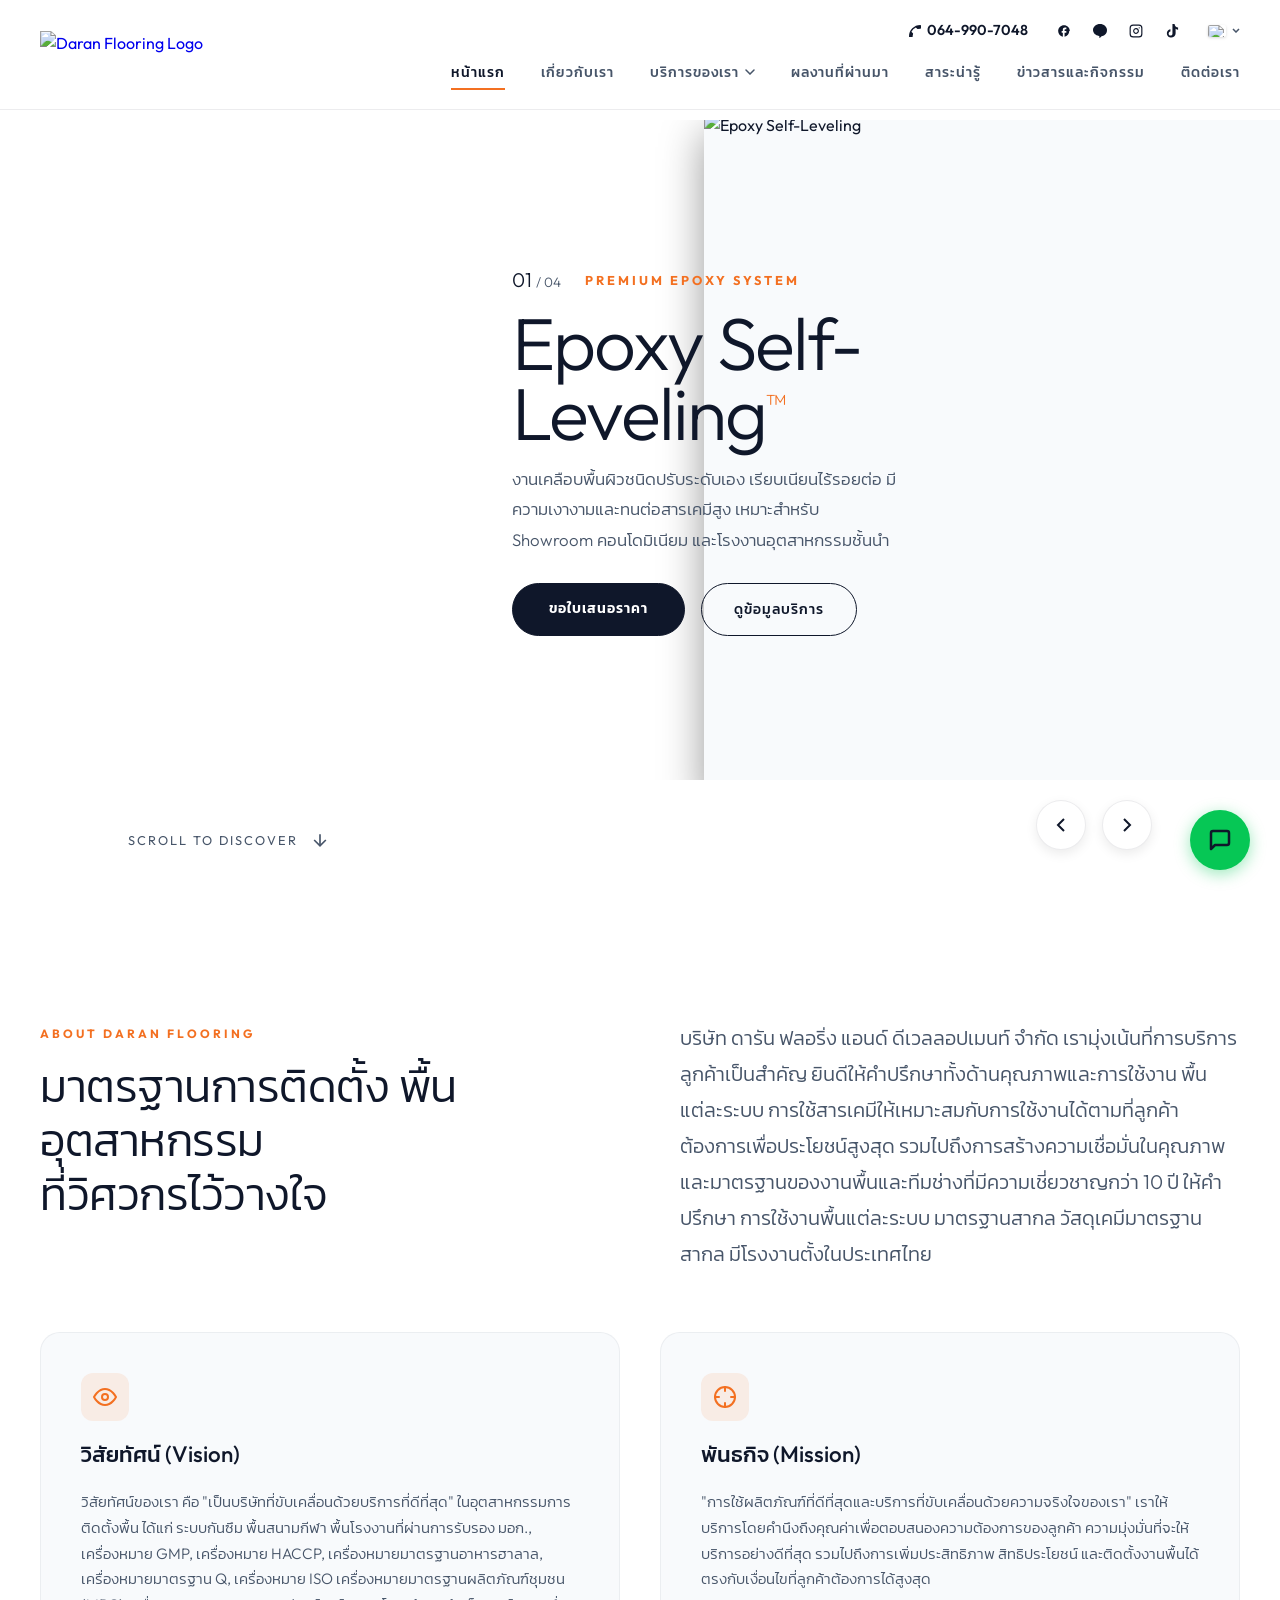
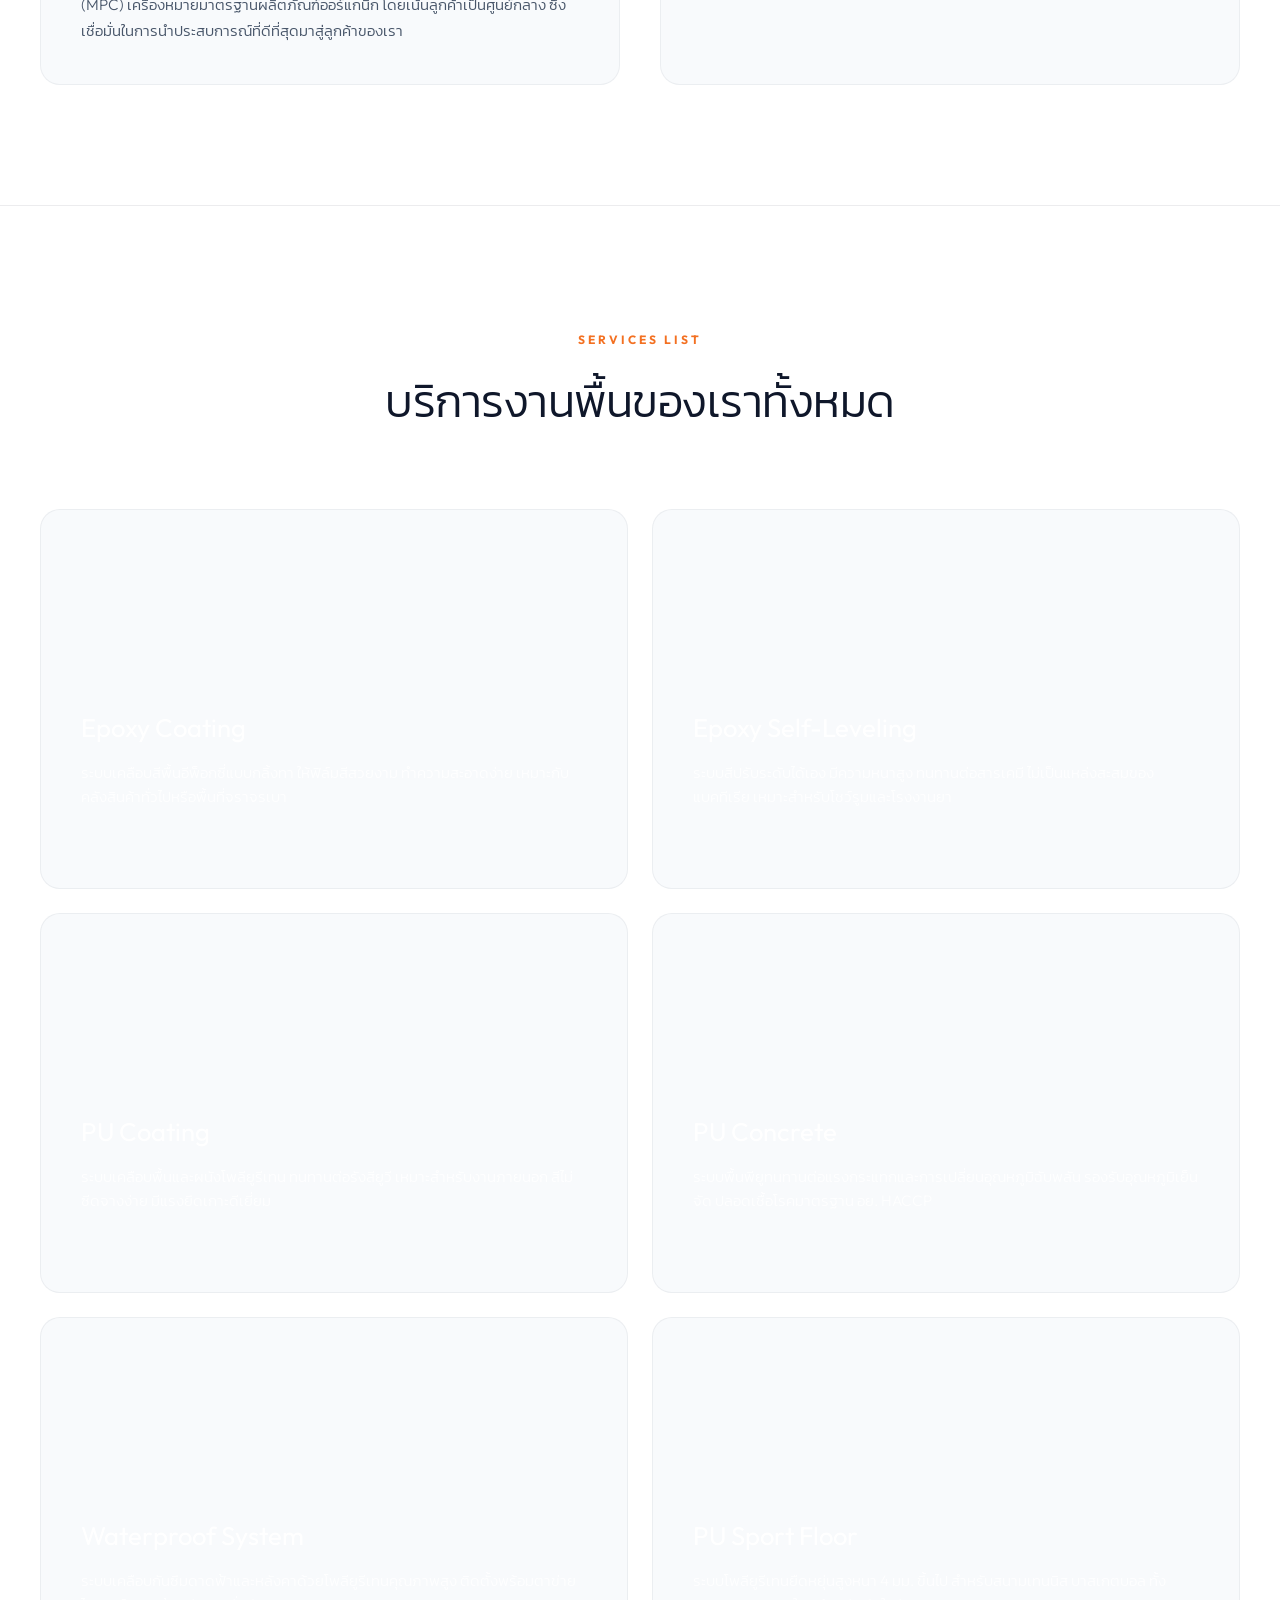
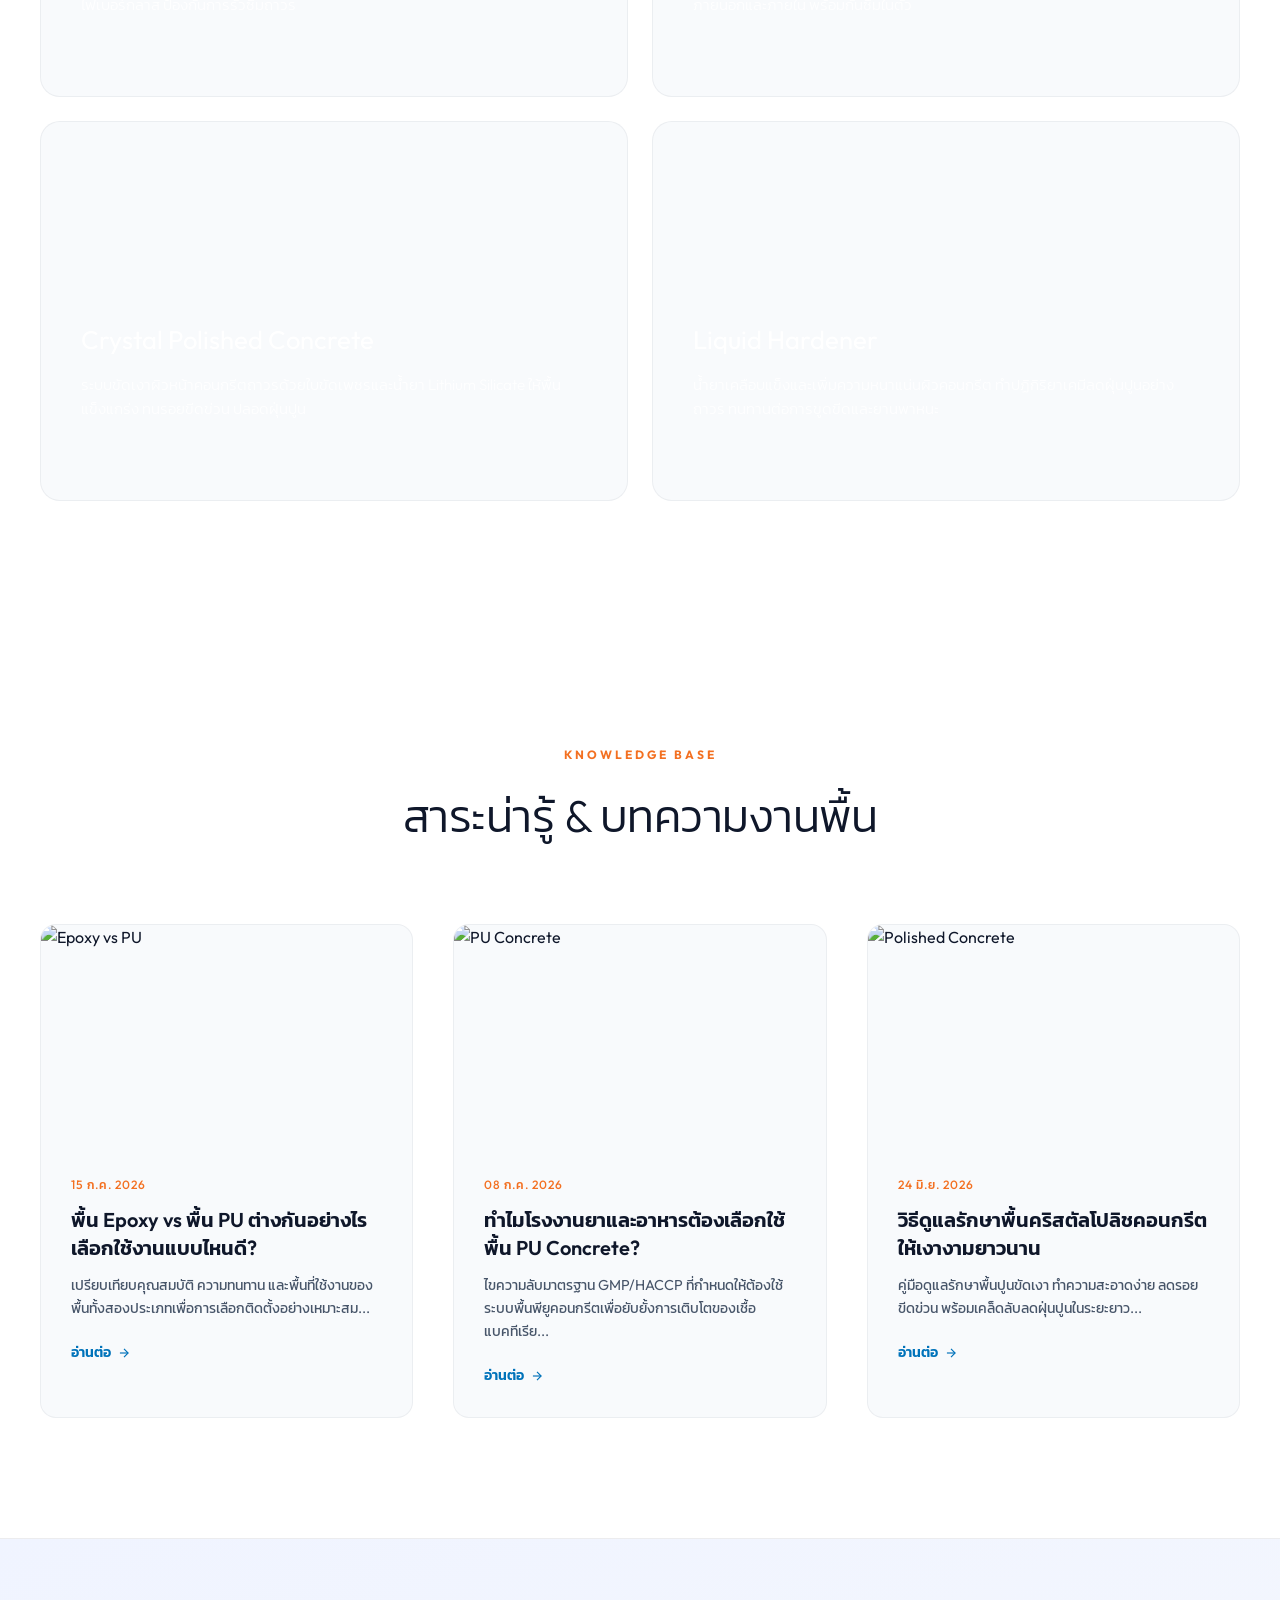
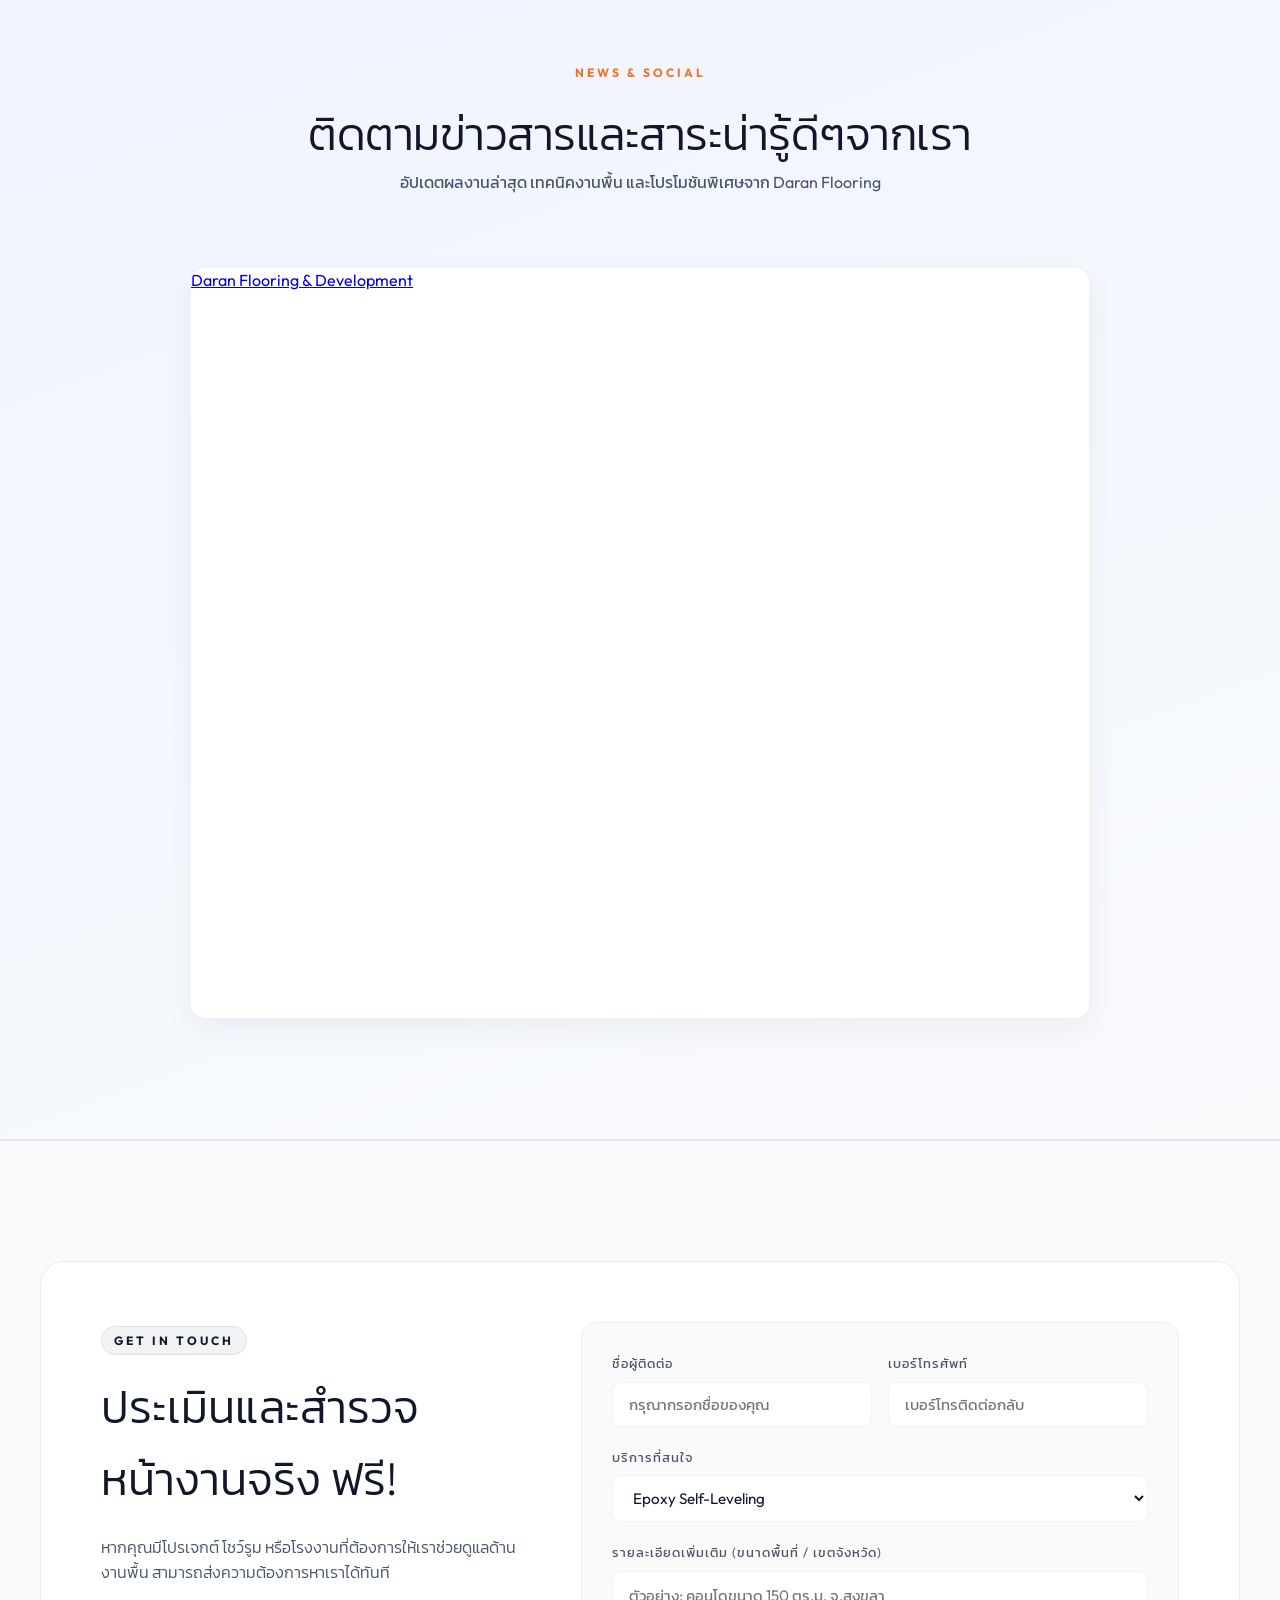
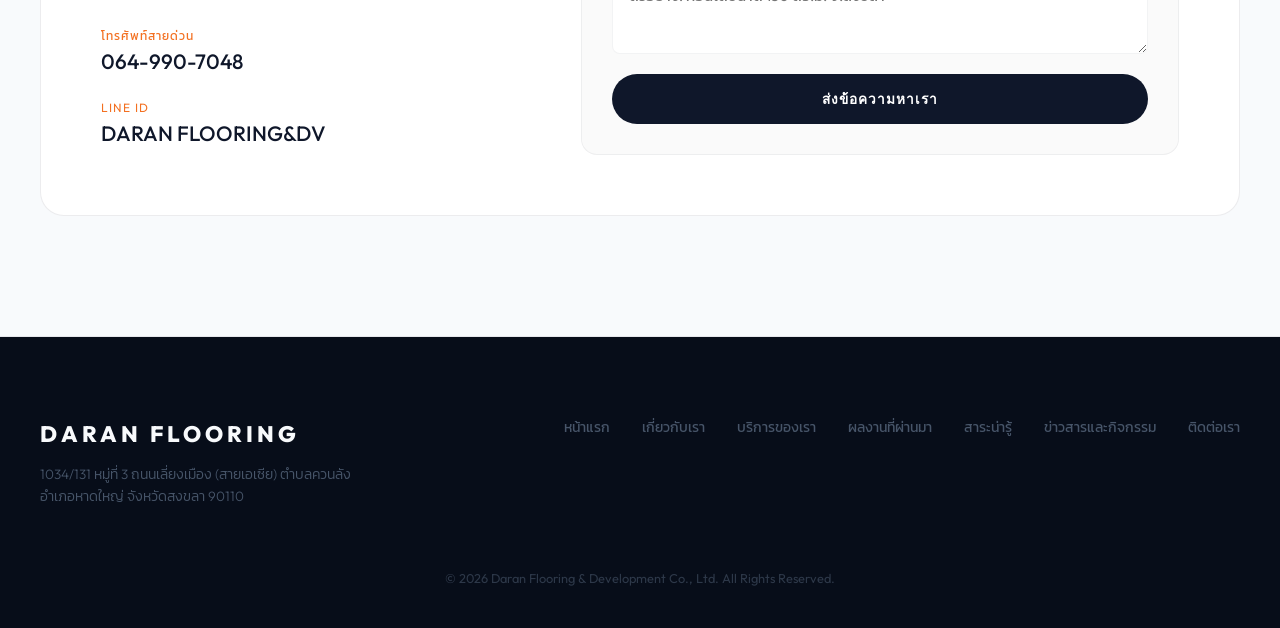
==== index.html @ c656b8b6 "Update Facebook embed to full-width horizontal grid view with posts, photos, albums tabs" ====
<!DOCTYPE html>
<html lang="th">
<head>
    <meta charset="UTF-8">
    <meta name="viewport" content="width=device-width, initial-scale=1.0">
    <meta name="description" content="Daran Flooring & Development บริการติดตั้งและเคลือบพื้นอุตสาหกรรม Epoxy PU พื้นขัดเงาคอนกรีตระดับพรีเมียม">
    <title>Daran Flooring & Development | Immersive Workspace Surface Solutions</title>
    <!-- Fonts -->
    <link rel="preconnect" href="https://fonts.googleapis.com">
    <link rel="preconnect" href="https://fonts.gstatic.com" crossorigin>
    <link href="https://fonts.googleapis.com/css2?family=Outfit:wght@300;400;500;600;700;800&family=Kanit:wght@300;400;500;600&display=swap" rel="stylesheet">
    <!-- CSS -->
    <link rel="stylesheet" href="style.css?v=12">
</head>
<body>
    <!-- Transparent Luxury Header -->
    <header class="c-header">
        <div class="header-container">
            <a href="#" class="logo-wrap">
                <img src="https://itp1.itopfile.com/ImageServer/z_itp_11002024na30/0/0/logz-z1111771757892.webp" alt="Daran Flooring Logo" class="brand-logo">
            </a>
            
            <div class="header-nav-wrap">
                <!-- Top Info Bar: Phone & Social Media -->
                <div class="header-top-bar">
                    <div class="top-contact">
                        <a href="tel:0649907048" class="top-phone">
                            <svg width="16" height="16" viewBox="0 0 24 24" fill="currentColor" style="transform: rotate(90deg); margin-right: 4px;"><path d="M6.62 10.79a15.15 15.15 0 0 0 6.59 6.59l2.2-2.2a1 1 0 0 1 1.11-.27 11.36 11.36 0 0 0 3.58.57 1 1 0 0 1 1 1V20a1 1 0 0 1-1 1A17 17 0 0 1 3 4a1 1 0 0 1 1-1h3.5a1 1 0 0 1 1 1 11.36 11.36 0 0 0 .57 3.58 1 1 0 0 1-.27 1.11z"/></svg>
                            064-990-7048
                        </a>
                    </div>
                    <div class="top-socials">
                        <!-- Facebook -->
                        <a href="https://www.facebook.com/daranflooring" target="_blank" class="social-icon-link" aria-label="Facebook">
                            <svg width="14" height="14" viewBox="0 0 24 24" fill="currentColor"><path d="M22 12c0-5.52-4.48-10-10-10S2 6.48 2 12c0 4.84 3.44 8.87 8 9.8V15H8v-3h2V9.5C10 7.57 11.57 6 13.5 6H16v3h-2c-.55 0-1 .45-1 1v2h3v3h-3v6.95c4.56-.93 8-4.96 8-9.8z"/></svg>
                        </a>
                        <!-- Line -->
                        <a href="https://line.me/ti/p/@116ozhwx" target="_blank" class="social-icon-link" aria-label="Line">
                            <svg width="14" height="14" viewBox="0 0 24 24" fill="currentColor"><path d="M24 10.3c0-5.7-5.4-10.3-12-10.3S0 4.6 0 10.3c0 5.1 4.3 9.3 10.1 10.1.4.1.9.4.9.9v2.2c0 .5.3.6.6.4l3.1-2.9c3.9-.9 9.3-3.6 9.3-10.7z"/></svg>
                        </a>
                        <!-- Instagram -->
                        <a href="https://www.instagram.com/" target="_blank" class="social-icon-link" aria-label="Instagram">
                            <svg width="14" height="14" viewBox="0 0 24 24" fill="none" stroke="currentColor" stroke-width="2" stroke-linecap="round" stroke-linejoin="round"><rect x="2" y="2" width="20" height="20" rx="5" ry="5"/><path d="M16 11.37A4 4 0 1 1 12.63 8 4 4 0 0 1 16 11.37z"/><line x1="17.5" y1="6.5" x2="17.51" y2="6.5"/></svg>
                        </a>
                        <!-- TikTok -->
                        <a href="https://www.tiktok.com/" target="_blank" class="social-icon-link" aria-label="TikTok">
                            <svg width="14" height="14" viewBox="0 0 24 24" fill="currentColor"><path d="M12.525.02c1.31-.02 2.61-.01 3.91-.02.08 1.53.63 3.09 1.75 4.17 1.12 1.11 2.7 1.62 4.24 1.79v4.03c-1.44-.17-2.87-.74-3.99-1.72-.08-.07-.16-.16-.24-.24v7.32c0 2.22-.84 4.41-2.48 5.92-1.63 1.51-3.97 2.22-6.17 1.95-2.22-.27-4.32-1.6-5.4-3.56-1.12-2.02-1.22-4.57-.27-6.68.96-2.14 3.09-3.72 5.43-3.99v4.06c-1.13.15-2.25.86-2.78 1.87-.55 1.05-.48 2.38.16 3.37.64.99 1.83 1.58 3.02 1.53 1.2-.05 2.32-.78 2.76-1.89.27-.69.31-1.44.31-2.18V0h-3.96c0 .01 0 .02 0 .02z"/></svg>
                        </a>
                    </div>
                    <!-- Language selector -->
                    <div class="lang-selector">
                        <img src="https://upload.wikimedia.org/wikipedia/commons/a/a9/Flag_of_Thailand.svg" alt="Thailand" width="18" height="12" class="flag-icon">
                        <svg width="8" height="5" viewBox="0 0 8 5" fill="none" stroke="currentColor" stroke-width="1.5"><path d="M1 1L4 4L7 1"/></svg>
                    </div>
                </div>
                
                <!-- Bottom Bar: Navigation Menu -->
                <nav class="desktop-nav">
                    <a href="#carousel" class="nav-link">หน้าแรก</a>
                    <a href="#about" class="nav-link">เกี่ยวกับเรา</a>
                    <div class="nav-dropdown">
                        <a href="#services" class="nav-link dropdown-toggle">บริการของเรา <svg class="dropdown-caret" width="10" height="6" viewBox="0 0 10 6" fill="none" stroke="currentColor" stroke-width="1.5" stroke-linecap="round"><path d="M1 1L5 5L9 1"/></svg></a>
                        <div class="dropdown-menu">
                            <a href="#services" class="dropdown-item" data-service-id="epoxy-coating">Epoxy Coating</a>
                            <a href="#services" class="dropdown-item" data-service-id="epoxy-self-leveling">Epoxy Self-Leveling</a>
                            <a href="#services" class="dropdown-item" data-service-id="pu-coating">PU Coating</a>
                            <a href="#services" class="dropdown-item" data-service-id="pu-concrete">PU Concrete</a>
                            <a href="#services" class="dropdown-item" data-service-id="waterproof">Waterproof System</a>
                            <a href="#services" class="dropdown-item" data-service-id="pu-sport">PU Sport Floor</a>
                            <a href="#services" class="dropdown-item" data-service-id="crystal-polished">Crystal Polished Concrete</a>
                            <a href="#services" class="dropdown-item" data-service-id="liquid-hardener">Liquid Hardener</a>
                        </div>
                    </div>
                    <a href="portfolio.html" class="nav-link">ผลงานที่ผ่านมา</a>
                    <a href="#knowledge" class="nav-link">สาระน่ารู้</a>
                    <a href="#news" class="nav-link">ข่าวสารและกิจกรรม</a>
                    <a href="#contact" class="nav-link">ติดต่อเรา</a>
                </nav>
            </div>
            
            <button class="menu-burger" aria-label="Toggle Navigation">
                <span></span>
                <span></span>
            </button>
        </div>
    </header>

    <!-- Side Menu Drawer -->
    <div class="side-drawer">
        <div class="drawer-content">
            <div class="drawer-nav">
                <a href="#carousel" class="drawer-link">หน้าแรก</a>
                <a href="#about" class="drawer-link">เกี่ยวกับเรา</a>
                <div class="drawer-dropdown">
                    <button class="drawer-dropdown-toggle">บริการของเรา <svg class="dropdown-caret" width="10" height="6" viewBox="0 0 10 6" fill="none" stroke="currentColor" stroke-width="1.5" stroke-linecap="round"><path d="M1 1L5 5L9 1"/></svg></button>
                    <div class="drawer-dropdown-menu">
                        <a href="#services" class="drawer-dropdown-item" data-service-id="epoxy-coating">Epoxy Coating</a>
                        <a href="#services" class="drawer-dropdown-item" data-service-id="epoxy-self-leveling">Epoxy Self-Leveling</a>
                        <a href="#services" class="drawer-dropdown-item" data-service-id="pu-coating">PU Coating</a>
                        <a href="#services" class="drawer-dropdown-item" data-service-id="pu-concrete">PU Concrete</a>
                        <a href="#services" class="drawer-dropdown-item" data-service-id="waterproof">Waterproof System</a>
                        <a href="#services" class="drawer-dropdown-item" data-service-id="pu-sport">PU Sport Floor</a>
                        <a href="#services" class="drawer-dropdown-item" data-service-id="crystal-polished">Crystal Polished Concrete</a>
                        <a href="#services" class="drawer-dropdown-item" data-service-id="liquid-hardener">Liquid Hardener</a>
                    </div>
                </div>
                <a href="portfolio.html" class="drawer-link">ผลงานที่ผ่านมา</a>
                <a href="#knowledge" class="drawer-link">สาระน่ารู้</a>
                <a href="#news" class="drawer-link">ข่าวสารและกิจกรรม</a>
                <a href="#contact" class="drawer-link">ติดต่อเรา</a>
            </div>
            <div class="drawer-footer">
                <p class="drawer-label">ติดต่อฝ่ายขายสายด่วน</p>
                <a href="tel:0649907048" class="drawer-phone">064-990-7048</a>
                <p class="drawer-email">daranflooringDV@gmail.com</p>
            </div>
        </div>
    </div>

    <!-- Immersive Carousel Slider (Hero) -->
    <section id="carousel" class="carousel-section">
        <div class="carousel-track">
            <!-- Slide 1: Epoxy Self-Leveling -->
            <div class="carousel-slide active">
                <div class="slide-left">
                    <div class="slide-info">
                        <span class="slide-counter">01 <span class="counter-total">/ 04</span></span>
                        <span class="slide-tag">PREMIUM EPOXY SYSTEM</span>
                    </div>
                    <h1 class="slide-title">Epoxy Self-Leveling<span>™</span></h1>
                    <p class="slide-desc">งานเคลือบพื้นผิวชนิดปรับระดับเอง เรียบเนียนไร้รอยต่อ มีความเงางามและทนต่อสารเคมีสูง เหมาะสำหรับ Showroom คอนโดมิเนียม และโรงงานอุตสาหกรรมชั้นนำ</p>
                    <div class="slide-ctas">
                        <a href="#contact" class="btn-accent">ขอใบเสนอราคา</a>
                        <a href="#services" class="btn-outline">ดูข้อมูลบริการ</a>
                    </div>
                </div>
                <div class="slide-right">
                    <div class="image-window">
                        <img src="https://itp1.itopfile.com/ImageServer/z_itp_11002024na30/0/0/รับทำอีพ็อกซี่-พียู(2)z-z454708919614.webp" alt="Epoxy Self-Leveling" class="window-img">
                    </div>
                </div>
            </div>

            <!-- Slide 2: PU Concrete -->
            <div class="carousel-slide">
                <div class="slide-left">
                    <div class="slide-info">
                        <span class="slide-counter">02 <span class="counter-total">/ 04</span></span>
                        <span class="slide-tag">HEAVY-DUTY POLYURETHANE</span>
                    </div>
                    <h1 class="slide-title">PU Concrete Floor<span>™</span></h1>
                    <p class="slide-desc">พื้นพียูทนแรงกระแทก รับน้ำหนักได้ดีเยี่ยม ทนต่อการเปลี่ยนแปลงอุณหภูมิเฉียบพลัน ป้องกันการสะสมของแบคทีเรีย เหมาะสำหรับอุตสาหกรรมอาหาร ยา และคลังสินค้า</p>
                    <div class="slide-ctas">
                        <a href="#contact" class="btn-accent">ขอใบเสนอราคา</a>
                        <a href="#services" class="btn-outline">ดูข้อมูลบริการ</a>
                    </div>
                </div>
                <div class="slide-right">
                    <div class="image-window">
                        <img src="https://itp1.itopfile.com/ImageServer/z_itp_11002024na30/0/0/รับทำอีพ็อกซี่-พียู(1)z-z485104102339.webp" alt="PU Concrete Floor" class="window-img">
                    </div>
                </div>
            </div>

            <!-- Slide 3: Crystal Polished Concrete -->
            <div class="carousel-slide">
                <div class="slide-left">
                    <div class="slide-info">
                        <span class="slide-counter">03 <span class="counter-total">/ 04</span></span>
                        <span class="slide-tag">ARCHITECTURAL CONCRETE</span>
                    </div>
                    <h1 class="slide-title">Crystal Polished<span>™</span></h1>
                    <p class="slide-desc">นวัตกรรมการขัดเคลือบเงาผิวหน้าคอนกรีตเดิมให้เกิดความแกร่ง ป้องกันคราบสกปรก คราบน้ำมัน และลดฝุ่นละออง ช่วยยืดอายุการใช้งานและประหยัดงบในระยะยาว</p>
                    <div class="slide-ctas">
                        <a href="#contact" class="btn-accent">ขอใบเสนอราคา</a>
                        <a href="#services" class="btn-outline">ดูข้อมูลบริการ</a>
                    </div>
                </div>
                <div class="slide-right">
                    <div class="image-window">
                        <img src="https://itp1.itopfile.com/ImageServer/z_itp_11002024na30/0/0/รับทำอีพ็อกซี่-พียู(1)z-z398075493110.webp" alt="Crystal Polished" class="window-img">
                    </div>
                </div>
            </div>

            <!-- Slide 4: Waterproof System -->
            <div class="carousel-slide">
                <div class="slide-left">
                    <div class="slide-info">
                        <span class="slide-counter">04 <span class="counter-total">/ 04</span></span>
                        <span class="slide-tag">WATERPROOFING SYSTEM</span>
                    </div>
                    <h1 class="slide-title">Waterproof System<span>™</span></h1>
                    <p class="slide-desc">ระบบกันซึมดาดฟ้าและหลังคาอาคารด้วยวัสดุกันซึมคุณภาพสูง ป้องกันน้ำรั่วซึม ปกป้องโครงสร้างคอนกรีตจากความชื้นและการเสื่อมสภาพอย่างยาวนาน</p>
                    <div class="slide-ctas">
                        <a href="#contact" class="btn-accent">ขอใบเสนอราคา</a>
                        <a href="#services" class="btn-outline">ดูข้อมูลบริการ</a>
                    </div>
                </div>
                <div class="slide-right">
                    <div class="image-window">
                        <img src="https://images.unsplash.com/photo-1563720223185-11003d516935?auto=format&fit=crop&w=1920&q=80" alt="Waterproof System" class="window-img">
                    </div>
                </div>
            </div>
        </div>

        <!-- Slider Navigation Controls -->
        <div class="slider-controls">
            <button class="control-btn prev-btn" aria-label="Previous Slide">
                <svg width="24" height="24" viewBox="0 0 24 24" fill="none" stroke="currentColor" stroke-width="2"><polyline points="15 18 9 12 15 6"/></svg>
            </button>
            <button class="control-btn next-btn" aria-label="Next Slide">
                <svg width="24" height="24" viewBox="0 0 24 24" fill="none" stroke="currentColor" stroke-width="2"><polyline points="9 18 15 12 9 6"/></svg>
            </button>
        </div>

        <!-- Scroll Indicator -->
        <div class="scroll-down-wrap">
            <span>Scroll to discover</span>
            <svg class="bounce-arrow" width="20" height="20" viewBox="0 0 24 24" fill="none" stroke="currentColor" stroke-width="2"><line x1="12" y1="5" x2="12" y2="19"/><polyline points="19 12 12 19 5 12"/></svg>
        </div>
    </section>

    <!-- Brand Profile Section -->
    <section id="about" class="brand-profile">
        <div class="container">
            <div class="profile-grid">
                <div class="profile-title-block">
                    <span class="section-badge">ABOUT DARAN FLOORING</span>
                    <h2>มาตรฐานการติดตั้ง พื้นอุตสาหกรรม<br>ที่วิศวกรไว้วางใจ</h2>
                </div>
                <div class="profile-text-block">
                    <p>บริษัท ดารัน ฟลอริ่ง แอนด์ ดีเวลลอปเมนท์ จำกัด เรามุ่งเน้นที่การบริการลูกค้าเป็นสำคัญ ยินดีให้คำปรึกษาทั้งด้านคุณภาพและการใช้งาน พื้นแต่ละระบบ การใช้สารเคมีให้เหมาะสมกับการใช้งานได้ตามที่ลูกค้าต้องการเพื่อประโยชน์สูงสุด รวมไปถึงการสร้างความเชื่อมั่นในคุณภาพและมาตรฐานของงานพื้นและทีมช่างที่มีความเชี่ยวชาญกว่า 10 ปี ให้คำปรึกษา การใช้งานพื้นแต่ละระบบ มาตรฐานสากล วัสดุเคมีมาตรฐานสากล มีโรงงานตั้งในประเทศไทย</p>
                </div>
            </div>
            
            <!-- Vision & Mission Sub-grid -->
            <div class="vision-mission-grid">
                <div class="vision-card">
                    <div class="card-icon">
                        <svg width="24" height="24" viewBox="0 0 24 24" fill="none" stroke="currentColor" stroke-width="2" stroke-linecap="round" stroke-linejoin="round"><path d="M1 12s4-8 11-8 11 8 11 8-4 8-11 8-11-8-11-8z"/><circle cx="12" cy="12" r="3"/></svg>
                    </div>
                    <h3>วิสัยทัศน์ (Vision)</h3>
                    <p>วิสัยทัศน์ของเรา คือ "เป็นบริษัทที่ขับเคลื่อนด้วยบริการที่ดีที่สุด" ในอุตสาหกรรมการติดตั้งพื้น ได้แก่ ระบบกันซึม พื้นสนามกีฬา พื้นโรงงานที่ผ่านการรับรอง มอก., เครื่องหมาย GMP, เครื่องหมาย HACCP, เครื่องหมายมาตรฐานอาหารฮาลาล, เครื่องหมายมาตรฐาน Q, เครื่องหมาย ISO เครื่องหมายมาตรฐานผลิตภัณฑ์ชุมชน (MPC) เครื่องหมายมาตรฐานผลิตภัณฑ์ออร์แกนิก โดยเน้นลูกค้าเป็นศูนย์กลาง ซึ่งเชื่อมั่นในการนำประสบการณ์ที่ดีที่สุดมาสู่ลูกค้าของเรา</p>
                </div>
                <div class="mission-card">
                    <div class="card-icon">
                        <svg width="24" height="24" viewBox="0 0 24 24" fill="none" stroke="currentColor" stroke-width="2" stroke-linecap="round" stroke-linejoin="round"><circle cx="12" cy="12" r="10"/><line x1="22" y1="12" x2="18" y2="12"/><line x1="6" y1="12" x2="2" y2="12"/><line x1="12" y1="6" x2="12" y2="2"/><line x1="12" y1="22" x2="12" y2="18"/></svg>
                    </div>
                    <h3>พันธกิจ (Mission)</h3>
                    <p>"การใช้ผลิตภัณฑ์ที่ดีที่สุดและบริการที่ขับเคลื่อนด้วยความจริงใจของเรา" เราให้บริการโดยคำนึงถึงคุณค่าเพื่อตอบสนองความต้องการของลูกค้า ความมุ่งมั่นที่จะให้บริการอย่างดีที่สุด รวมไปถึงการเพิ่มประสิทธิภาพ สิทธิประโยชน์ และติดตั้งงานพื้นได้ตรงกับเงื่อนไขที่ลูกค้าต้องการได้สูงสุด</p>
                </div>
            </div>
        </div>
    </section>

    <!-- Services Overview Bento Grid -->
    <section id="services" class="services-overview">
        <div class="container">
            <div class="centered-header">
                <span class="section-badge">SERVICES LIST</span>
                <h2>บริการงานพื้นของเราทั้งหมด</h2>
            </div>
            
            <div class="bento-services-grid">
                <!-- Service 1: Epoxy Coating -->
                <div class="bento-service-card" data-service-id="epoxy-coating">
                    <div class="service-card-bg" style="background-image: url('https://itp1.itopfile.com/ImageServer/z_itp_11002024na30/0/0/รับทำอีพ็อกซี่-พียู)(2)z-z494261568474.webp');"></div>
                    <div class="service-card-info">
                        <h3>Epoxy Coating</h3>
                        <p>ระบบเคลือบสีพื้นอีพ็อกซี่แบบกลิ้งทา ให้ฟิล์มสีสวยงาม ทำความสะอาดง่าย เหมาะกับคลังสินค้าทั่วไปหรือพื้นที่จราจรเบา</p>
                        <span class="service-btn-more">ดูขั้นตอนการทำงาน ➔</span>
                    </div>
                </div>

                <!-- Service 2: Epoxy Self-Leveling -->
                <div class="bento-service-card" data-service-id="epoxy-self-leveling">
                    <div class="service-card-bg" style="background-image: url('https://itp1.itopfile.com/ImageServer/z_itp_11002024na30/0/0/รับทำอีพ็อกซี่-พียู(2)z-z454708919614.webp');"></div>
                    <div class="service-card-info">
                        <h3>Epoxy Self-Leveling</h3>
                        <p>ระบบสีปรับระดับได้เอง มีความหนาสูง ทนทานต่อสารเคมี ไม่เป็นแหล่งสะสมของแบคทีเรีย เหมาะสำหรับโชว์รูมและโรงงานยา</p>
                        <span class="service-btn-more">ดูขั้นตอนการทำงาน ➔</span>
                    </div>
                </div>

                <!-- Service 3: PU Coating -->
                <div class="bento-service-card" data-service-id="pu-coating">
                    <div class="service-card-bg" style="background-image: url('https://images.unsplash.com/photo-1589939705384-5185137a7f0f?auto=format&fit=crop&w=600&q=80');"></div>
                    <div class="service-card-info">
                        <h3>PU Coating</h3>
                        <p>ระบบเคลือบพื้นและผนังโพลียูรีเทน ทนทานต่อรังสียูวี เหมาะสำหรับงานภายนอก สีไม่ซีดจางง่าย มีแรงยึดเกาะดีเยี่ยม</p>
                        <span class="service-btn-more">ดูขั้นตอนการทำงาน ➔</span>
                    </div>
                </div>

                <!-- Service 4: PU Concrete -->
                <div class="bento-service-card" data-service-id="pu-concrete">
                    <div class="service-card-bg" style="background-image: url('https://itp1.itopfile.com/ImageServer/z_itp_11002024na30/0/0/รับทำอีพ็อกซี่-พียู(1)z-z485104102339.webp');"></div>
                    <div class="service-card-info">
                        <h3>PU Concrete</h3>
                        <p>ระบบพื้นพียูทนทานต่อแรงกระแทกและการเปลี่ยนอุณหภูมิฉับพลัน รองรับอุณหภูมิเย็นจัด ปลอดเชื้อโรคมาตรฐาน อย. HACCP</p>
                        <span class="service-btn-more">ดูขั้นตอนการทำงาน ➔</span>
                    </div>
                </div>

                <!-- Service 5: Waterproof System -->
                <div class="bento-service-card" data-service-id="waterproof">
                    <div class="service-card-bg" style="background-image: url('https://images.unsplash.com/photo-1563720223185-11003d516935?auto=format&fit=crop&w=600&q=80');"></div>
                    <div class="service-card-info">
                        <h3>Waterproof System</h3>
                        <p>ระบบเคลือบกันซึมดาดฟ้าและหลังคาด้วยโพลียูรีเทนคุณภาพสูง ติดตั้งพร้อมตาข่ายไฟเบอร์กลาส ป้องกันการรั่วซึมถาวร</p>
                        <span class="service-btn-more">ดูขั้นตอนการทำงาน ➔</span>
                    </div>
                </div>

                <!-- Service 6: PU Sport Floor -->
                <div class="bento-service-card" data-service-id="pu-sport">
                    <div class="service-card-bg" style="background-image: url('https://images.unsplash.com/photo-1504307651254-35680f356dfd?auto=format&fit=crop&w=600&q=80');"></div>
                    <div class="service-card-info">
                        <h3>PU Sport Floor</h3>
                        <p>ระบบโพลียูรีเทนยืดหยุ่นสูงหนา 4 มม. ขึ้นไป สำหรับสนามเทนนิส บาสเกตบอล ทั้งภายนอกและภายใน พร้อมกันซึมในตัว</p>
                        <span class="service-btn-more">ดูขั้นตอนการทำงาน ➔</span>
                    </div>
                </div>

                <!-- Service 7: Crystal Polished Concrete -->
                <div class="bento-service-card" data-service-id="crystal-polished">
                    <div class="service-card-bg" style="background-image: url('https://itp1.itopfile.com/ImageServer/z_itp_11002024na30/0/0/รับทำอีพ็อกซี่-พียู(1)z-z398075493110.webp');"></div>
                    <div class="service-card-info">
                        <h3>Crystal Polished Concrete</h3>
                        <p>ระบบขัดเงาผิวหน้าคอนกรีตถาวรด้วยใบขัดเพชรและน้ำยา Lithium Silicate ให้พื้นแข็งแกร่ง ทนรอยขีดข่วน ปลอดฝุ่นปูน</p>
                        <span class="service-btn-more">ดูขั้นตอนการทำงาน ➔</span>
                    </div>
                </div>

                <!-- Service 8: Liquid Hardener -->
                <div class="bento-service-card" data-service-id="liquid-hardener">
                    <div class="service-card-bg" style="background-image: url('https://images.unsplash.com/photo-1590381105924-c72589b9ef3f?auto=format&fit=crop&w=600&q=80');"></div>
                    <div class="service-card-info">
                        <h3>Liquid Hardener</h3>
                        <p>น้ำยาเคลือบแข็งและเพิ่มความหนาแน่นผิวคอนกรีต ทำปฏิกิริยาเคมีลดฝุ่นปูนอย่างถาวร ทนทานต่อการขูดขีดและยานพาหนะ</p>
                        <span class="service-btn-more">ดูขั้นตอนการทำงาน ➔</span>
                    </div>
                </div>
            </div>
        </div>
    </section>

    <!-- Knowledge Section (สาระน่ารู้) -->
    <section id="knowledge" class="knowledge-section">
        <div class="container">
            <div class="centered-header">
                <span class="section-badge">KNOWLEDGE BASE</span>
                <h2>สาระน่ารู้ & บทความงานพื้น</h2>
            </div>
            <div class="knowledge-grid">
                <article class="article-card">
                    <div class="article-image">
                        <img src="https://images.unsplash.com/photo-1581092918056-0c4c3acd3789?auto=format&fit=crop&w=600&q=80" alt="Epoxy vs PU">
                    </div>
                    <div class="article-content">
                        <span class="article-date">15 ก.ค. 2026</span>
                        <h3>พื้น Epoxy vs พื้น PU ต่างกันอย่างไร เลือกใช้งานแบบไหนดี?</h3>
                        <p>เปรียบเทียบคุณสมบัติ ความทนทาน และพื้นที่ใช้งานของพื้นทั้งสองประเภทเพื่อการเลือกติดตั้งอย่างเหมาะสม...</p>
                        <a href="#" class="read-more">อ่านต่อ <svg width="14" height="14" viewBox="0 0 24 24" fill="none" stroke="currentColor" stroke-width="2"><line x1="5" y1="12" x2="19" y2="12"/><polyline points="12 5 19 12 12 19"/></svg></a>
                    </div>
                </article>
                <article class="article-card">
                    <div class="article-image">
                        <img src="https://images.unsplash.com/photo-1504307651254-35680f356dfd?auto=format&fit=crop&w=600&q=80" alt="PU Concrete">
                    </div>
                    <div class="article-content">
                        <span class="article-date">08 ก.ค. 2026</span>
                        <h3>ทำไมโรงงานยาและอาหารต้องเลือกใช้พื้น PU Concrete?</h3>
                        <p>ไขความลับมาตรฐาน GMP/HACCP ที่กำหนดให้ต้องใช้ระบบพื้นพียูคอนกรีตเพื่อยับยั้งการเติบโตของเชื้อแบคทีเรีย...</p>
                        <a href="#" class="read-more">อ่านต่อ <svg width="14" height="14" viewBox="0 0 24 24" fill="none" stroke="currentColor" stroke-width="2"><line x1="5" y1="12" x2="19" y2="12"/><polyline points="12 5 19 12 12 19"/></svg></a>
                    </div>
                </article>
                <article class="article-card">
                    <div class="article-image">
                        <img src="https://images.unsplash.com/photo-1590381105924-c72589b9ef3f?auto=format&fit=crop&w=600&q=80" alt="Polished Concrete">
                    </div>
                    <div class="article-content">
                        <span class="article-date">24 มิ.ย. 2026</span>
                        <h3>วิธีดูแลรักษาพื้นคริสตัลโปลิชคอนกรีตให้เงางามยาวนาน</h3>
                        <p>คู่มือดูแลรักษาพื้นปูนขัดเงา ทำความสะอาดง่าย ลดรอยขีดข่วน พร้อมเคล็ดลับลดฝุ่นปูนในระยะยาว...</p>
                        <a href="#" class="read-more">อ่านต่อ <svg width="14" height="14" viewBox="0 0 24 24" fill="none" stroke="currentColor" stroke-width="2"><line x1="5" y1="12" x2="19" y2="12"/><polyline points="12 5 19 12 12 19"/></svg></a>
                    </div>
                </article>
            </div>
        </div>
    </section>

    <!-- News & Facebook Feed Section -->
    <section id="news" class="news-section fb-feed-section">
        <div class="container">
            <div class="centered-header">
                <span class="section-badge">NEWS &amp; SOCIAL</span>
                <h2>ติดตามข่าวสารและสาระน่ารู้ดีๆจากเรา</h2>
                <p class="section-subtitle">อัปเดตผลงานล่าสุด เทคนิคงานพื้น และโปรโมชันพิเศษจาก Daran Flooring</p>
            </div>
            <div class="fb-feed-wrapper-full">
                <div class="fb-page-embed-card">
                    <div class="fb-page"
                        data-href="https://www.facebook.com/daranflooring"
                        data-tabs="timeline,events,messages"
                        data-width="500"
                        data-height="750"
                        data-small-header="false"
                        data-adapt-container-width="true"
                        data-hide-cover="false"
                        data-show-facepile="true">
                        <blockquote cite="https://www.facebook.com/daranflooring" class="fb-xfbml-parse-ignore">
                            <a href="https://www.facebook.com/daranflooring">Daran Flooring &amp; Development</a>
                        </blockquote>
                    </div>
                </div>
            </div>
        </div>
    </section>


    <!-- Interactive Contact Form -->
    <section id="contact" class="luxury-contact">
        <div class="container">
            <div class="contact-card-wrap">
                <div class="contact-grid">
                    <div class="contact-branding">
                        <span class="section-badge dark">GET IN TOUCH</span>
                        <h2>ประเมินและสำรวจ<br>หน้างานจริง ฟรี!</h2>
                        <p>หากคุณมีโปรเจกต์ โชว์รูม หรือโรงงานที่ต้องการให้เราช่วยดูแลด้านงานพื้น สามารถส่งความต้องการหาเราได้ทันที</p>
                        
                        <div class="direct-contact">
                            <div class="d-item">
                                <span class="d-label">โทรศัพท์สายด่วน</span>
                                <a href="tel:0649907048" class="d-value">064-990-7048</a>
                            </div>
                            <div class="d-item">
                                <span class="d-label">Line ID</span>
                                <span class="d-value">DARAN FLOORING&DV</span>
                            </div>
                        </div>
                    </div>
                    <div class="contact-form-panel">
                        <form id="contact-lead-form" class="request-form">
                            <div class="input-row">
                                <div class="input-field">
                                    <label for="name">ชื่อผู้ติดต่อ</label>
                                    <input type="text" id="name" required placeholder="กรุณากรอกชื่อของคุณ">
                                </div>
                                <div class="input-field">
                                    <label for="phone">เบอร์โทรศัพท์</label>
                                    <input type="tel" id="phone" required placeholder="เบอร์โทรติดต่อกลับ">
                                </div>
                            </div>
                            <div class="input-field">
                                <label for="interest">บริการที่สนใจ</label>
                                <select id="interest">
                                    <option value="epoxy-sl">Epoxy Self-Leveling</option>
                                    <option value="pu-concrete">PU Concrete Floor</option>
                                    <option value="polished">Crystal Polished Concrete</option>
                                    <option value="waterproof">Waterproof System</option>
                                    <option value="other">งานพ่นสี/เคลือบพื้นผิวแบบอื่น</option>
                                </select>
                            </div>
                            <div class="input-field">
                                <label for="note">รายละเอียดเพิ่มเติม (ขนาดพื้นที่ / เขตจังหวัด)</label>
                                <textarea id="note" placeholder="ตัวอย่าง: คอนโดขนาด 150 ตร.ม. จ.สงขลา" rows="3"></textarea>
                            </div>
                            <button type="submit" class="btn-accent btn-full">ส่งข้อความหาเรา</button>
                        </form>
                    </div>
                </div>
            </div>
        </div>
    </section>

    <!-- Luxury Footer -->
    <footer class="luxury-footer">
        <div class="container footer-layout">
            <div class="footer-brand-side">
                <h2>DARAN FLOORING</h2>
                <p>1034/131 หมู่ที่ 3 ถนนเลี่ยงเมือง (สายเอเซีย) ตำบลควนลัง อำเภอหาดใหญ่ จังหวัดสงขลา 90110</p>
            </div>
            <div class="footer-links-side">
                <a href="#carousel">หน้าแรก</a>
                <a href="#about">เกี่ยวกับเรา</a>
                <a href="#services">บริการของเรา</a>
                <a href="portfolio.html">ผลงานที่ผ่านมา</a>
                <a href="#knowledge">สาระน่ารู้</a>
                <a href="#news">ข่าวสารและกิจกรรม</a>
                <a href="#contact">ติดต่อเรา</a>
            </div>
        </div>
        <div class="footer-copyright">
            <p>&copy; 2026 Daran Flooring & Development Co., Ltd. All Rights Reserved.</p>
        </div>
    </footer>

    <!-- Floating Chat Widget -->
    <a href="https://line.me/ti/p/@116ozhwx" target="_blank" class="chat-floating-btn" aria-label="Line Contact">
        <div class="chat-hint">สอบถามด่วนที่นี่ค่ะ</div>
        <div class="chat-btn-icon">
            <svg xmlns="http://www.w3.org/2000/svg" width="24" height="24" viewBox="0 0 24 24" fill="none" stroke="currentColor" stroke-width="2.5" stroke-linecap="round" stroke-linejoin="round"><path d="M21 15a2 2 0 0 1-2 2H7l-4 4V5a2 2 0 0 1 2-2h14a2 2 0 0 1 2 2z"/></svg>
        </div>
    </a>

    <!-- Service Detail Modal -->
    <div class="service-modal" id="service-modal">
        <div class="s-modal-overlay" onclick="closeServiceModal()"></div>
        <div class="s-modal-card">
            <!-- Close Button -->
            <button class="s-modal-close-btn" onclick="closeServiceModal()" aria-label="Close modal">
                <svg width="24" height="24" viewBox="0 0 24 24" fill="none" stroke="currentColor" stroke-width="2" stroke-linecap="round" stroke-linejoin="round"><line x1="18" y1="6" x2="6" y2="18"/><line x1="6" y1="6" x2="18" y2="18"/></svg>
            </button>
            
            <div class="s-modal-layout-grid">
                <!-- Left: Visual Column -->
                <div class="s-modal-visual">
                    <img id="s-modal-image" src="" alt="Service Image">
                </div>
                
                <!-- Right: Content Column -->
                <div class="s-modal-body">
                    <div class="s-modal-header">
                        <span class="s-modal-tag" id="s-modal-tag">DARAN SYSTEM</span>
                        <h2 class="s-modal-title" id="s-modal-title">Service Title</h2>
                    </div>
                    <div class="s-modal-desc-wrap">
                        <p class="s-modal-desc" id="s-modal-desc">Service description goes here...</p>
                    </div>
                    
                    <h4 class="s-steps-heading">ขั้นตอนการทำงาน (Working Steps)</h4>
                    <div class="s-steps-timeline" id="s-steps-timeline">
                        <!-- Dynamic timeline steps will be injected here -->
                    </div>
                    
                    <div class="s-modal-footer">
                        <a href="#contact" class="s-modal-cta-btn" onclick="closeServiceModal()">
                            ปรึกษา / ขอใบเสนอราคางานนี้ ฟรี!
                            <svg width="18" height="18" viewBox="0 0 24 24" fill="none" stroke="currentColor" stroke-width="2" stroke-linecap="round" stroke-linejoin="round" style="margin-left: 8px;"><line x1="5" y1="12" x2="19" y2="12"/><polyline points="12 5 19 12 12 19"/></svg>
                        </a>
                    </div>
                </div>
            </div>
        </div>
    </div>

    <!-- JS -->
    <script src="app.js?v=12"></script>

    <!-- Facebook SDK for Page Plugin -->
    <div id="fb-root"></div>
    <script async defer crossorigin="anonymous"
        src="https://connect.facebook.net/th_TH/sdk.js#xfbml=1&version=v19.0"
        nonce="daran2024">
    </script>
</body>
</html>
---- style.css ----
/* Daran Flooring Redesign - Muraflex Inspired Style Sheet */
:root {
    --bg-dark: #ffffff; /* Clean light mode main background */
    --bg-card: #f8fafc; /* Very light slate card background */
    --text-light: #0f172a; /* Dark slate text color */
    --text-muted: #475569; /* Slate-gray muted text */
    --accent: #f37021; /* Daran Orange */
    --accent-hover: #d85c12;
    --brand-blue: #0073ba; /* Daran Blue */
    --brand-blue-hover: #005f9e;
    --border-light: rgba(15, 23, 42, 0.08); /* Darker borders for light mode */
    --border-card: rgba(15, 23, 42, 0.05);
    
    --line-color: #06c755;
    --line-hover: #05b04b;

    --font-primary: 'Outfit', 'Kanit', sans-serif;
    --transition-smooth: all 0.5s cubic-bezier(0.16, 1, 0.3, 1);
}

*, *:before, *:after {
    margin: 0;
    padding: 0;
    box-sizing: border-box;
}

* {
    scroll-behavior: smooth;
    -webkit-font-smoothing: antialiased;
}

body {
    background-color: var(--bg-dark);
    color: var(--text-light);
    font-family: var(--font-primary);
    line-height: 1.6;
    overflow-x: hidden;
}

.container {
    width: 100%;
    max-width: 1280px;
    margin: 0 auto;
    padding: 0 40px;
}

/* Header */
.c-header {
    position: fixed;
    top: 0;
    left: 0;
    width: 100%;
    z-index: 1000;
    background-color: rgba(255, 255, 255, 0.85); /* Translucent white header in light mode */
    backdrop-filter: blur(16px);
    -webkit-backdrop-filter: blur(16px);
    border-bottom: 1px solid var(--border-light);
    transition: var(--transition-smooth);
    height: 110px; /* Slightly taller for split content */
    display: flex;
    align-items: center;
}

.c-header.shrink {
    background-color: rgba(255, 255, 255, 0.95);
    height: 90px;
    box-shadow: 0 4px 20px rgba(0, 0, 0, 0.05); /* Soft drop shadow on shrink */
}

.header-container {
    display: flex;
    justify-content: space-between;
    align-items: center;
    height: 100%;
    width: 100%;
    max-width: 1360px;
    margin: 0 auto;
    padding: 0 40px;
}

.header-nav-wrap {
    display: flex;
    flex-direction: column;
    align-items: flex-end;
    gap: 12px;
}

.header-top-bar {
    display: flex;
    align-items: center;
    gap: 24px;
}

.top-phone {
    font-size: 0.9rem;
    font-weight: 600;
    color: var(--text-light);
    text-decoration: none;
    display: flex;
    align-items: center;
    transition: var(--transition-smooth);
}

.top-phone:hover {
    color: var(--accent);
}

.top-socials {
    display: flex;
    align-items: center;
    gap: 12px;
}

.social-icon-link {
    color: var(--text-light);
    transition: var(--transition-smooth);
    display: flex;
    align-items: center;
    justify-content: center;
    width: 24px;
    height: 24px;
}

.social-icon-link:hover {
    color: var(--accent);
    transform: scale(1.1);
}

.lang-selector {
    display: flex;
    align-items: center;
    gap: 6px;
    cursor: pointer;
    color: var(--text-muted);
}

.flag-icon {
    border-radius: 2px;
    box-shadow: 0 1px 3px rgba(0, 0, 0, 0.15);
}

.logo-wrap {
    display: flex;
    align-items: center;
    text-decoration: none;
}

.brand-logo {
    height: 48px;
    width: auto;
    object-fit: contain;
    /* Removed brightness filter to restore original branding colors */
}

.desktop-nav {
    display: flex;
    gap: 36px;
}

.nav-link {
    text-decoration: none;
    color: var(--text-muted);
    font-size: 0.9rem;
    font-weight: 500;
    letter-spacing: 1px;
    transition: var(--transition-smooth);
    position: relative;
    padding: 6px 0;
}

.nav-link:hover, .nav-link.active {
    color: var(--text-light);
}

.nav-link::after {
    content: '';
    position: absolute;
    bottom: 0;
    left: 0;
    width: 0;
    height: 2px;
    background-color: var(--accent);
    transition: var(--transition-smooth);
}

.nav-link:hover::after, .nav-link.active::after {
    width: 100%;
}

.header-actions {
    display: flex;
    align-items: center;
    gap: 20px;
}

.btn-minimal {
    color: var(--text-light);
    text-decoration: none;
    font-size: 0.9rem;
    font-weight: 600;
    letter-spacing: 1px;
    padding: 8px 16px;
    border-radius: 40px;
    transition: var(--transition-smooth);
    border: 1px solid transparent;
}

.btn-minimal:hover {
    border-color: var(--border-light);
    background-color: rgba(255,255,255,0.03);
}

.btn-line-header {
    background-color: var(--line-color);
    color: var(--text-light);
    text-decoration: none;
    font-size: 0.85rem;
    font-weight: 600;
    letter-spacing: 1px;
    padding: 10px 20px;
    border-radius: 40px;
    display: flex;
    align-items: center;
    gap: 8px;
    transition: var(--transition-smooth);
}

.btn-line-header:hover {
    background-color: var(--line-hover);
    transform: translateY(-1px);
    box-shadow: 0 4px 12px rgba(6, 199, 85, 0.3);
}

.menu-burger {
    display: none;
    flex-direction: column;
    gap: 6px;
    background: none;
    border: none;
    cursor: pointer;
    z-index: 1002;
}

.menu-burger span {
    width: 24px;
    height: 1.5px;
    background-color: var(--text-light);
    transition: var(--transition-smooth);
}

/* Side Drawer Menu */
.side-drawer {
    position: fixed;
    top: 0;
    right: 0;
    width: 420px;
    height: 100vh;
    background-color: var(--bg-dark);
    border-left: 1px solid var(--border-light);
    z-index: 999;
    padding: 120px 48px 48px;
    transform: translateX(100%);
    transition: var(--transition-smooth);
    display: flex;
    flex-direction: column;
    justify-content: space-between;
}

.side-drawer.active {
    transform: translateX(0);
}

.drawer-nav {
    display: flex;
    flex-direction: column;
    gap: 28px;
}

.drawer-link {
    font-size: 1.8rem;
    font-weight: 300;
    color: var(--text-light);
    text-decoration: none;
    transition: var(--transition-smooth);
}

.drawer-link:hover {
    color: var(--accent);
    transform: translateX(8px);
}

.drawer-footer {
    border-top: 1px solid var(--border-light);
    padding-top: 32px;
}

.drawer-label {
    font-size: 0.75rem;
    text-transform: uppercase;
    letter-spacing: 2px;
    color: var(--text-muted);
    margin-bottom: 8px;
}

.drawer-phone {
    font-size: 1.6rem;
    font-weight: 700;
    color: var(--accent);
    text-decoration: none;
    display: block;
    margin-bottom: 8px;
}

.drawer-email {
    font-size: 0.9rem;
    color: var(--text-muted);
}

/* Immersive Hero Carousel */
.carousel-section {
    position: relative;
    height: 100vh;
    width: 100vw;
    overflow: hidden;
}

.carousel-track {
    display: flex;
    height: 100%;
    width: 400vw; /* 4 slides */
    min-width: 400vw; /* Prevent the flex track from shrinking */
    transition: transform 1.2s cubic-bezier(0.16, 1, 0.3, 1);
}

.carousel-slide {
    position: relative;
    width: 100vw;
    height: 100%;
    display: flex;
    align-items: center;
    justify-content: flex-start;
    padding-left: 10%;
    flex: 0 0 100vw; /* Force exactly 100vw, preventing squeezing */
    overflow: hidden;
}

.carousel-slide::before {
    content: '';
    position: absolute;
    top: 0;
    left: 0;
    width: 50vw; /* Cover the text area width */
    height: 100%;
    background: linear-gradient(to right, rgba(255, 255, 255, 1) 0%, rgba(255, 255, 255, 0.9) 60%, rgba(255, 255, 255, 0) 100%);
    z-index: 4; /* Overlay sits between image window (z-3) and text (z-5) */
    pointer-events: none;
}

.slide-left {
    width: 30vw;
    flex-shrink: 0;
    display: flex;
    flex-direction: column;
    justify-content: center;
    position: relative;
    z-index: 5;
    margin-right: -15vw; /* Pull text over the image window */
    pointer-events: none;
}

.slide-left * {
    pointer-events: auto;
}

.slide-right {
    width: 75vw;
    height: 75vh;
    display: flex;
    align-items: center;
    justify-content: flex-start;
    position: relative;
    z-index: 3; /* Lower z-index so backdrop overlay sits on top of overlapping areas */
}

.image-window {
    width: 100%;
    height: 100%;
    overflow: hidden;
    position: relative;
    border: none;
    box-shadow: 0 20px 40px rgba(0, 0, 0, 0.4);
    background-color: var(--bg-card);
}

.window-img {
    width: 100%;
    height: 100%;
    object-fit: cover;
    transition: transform 1.6s cubic-bezier(0.16, 1, 0.3, 1), opacity 1.6s cubic-bezier(0.16, 1, 0.3, 1);
    transform: scale(1.1) translateX(50px); /* Initial offset for slide reveal */
    opacity: 0;
}

.carousel-slide.active .window-img {
    transform: scale(1) translateX(0);
    opacity: 1;
    transition-delay: 0.2s;
}

/* Staggered text animations like Muraflex */
.slide-info, .slide-title, .slide-desc, .slide-ctas {
    opacity: 0;
    transform: translateY(30px);
    transition: opacity 1s cubic-bezier(0.16, 1, 0.3, 1), transform 1s cubic-bezier(0.16, 1, 0.3, 1);
}

.carousel-slide.active .slide-info {
    opacity: 1;
    transform: translateY(0);
    transition-delay: 0.3s;
}

.carousel-slide.active .slide-title {
    opacity: 1;
    transform: translateY(0);
    transition-delay: 0.45s;
}

.carousel-slide.active .slide-desc {
    opacity: 1;
    transform: translateY(0);
    transition-delay: 0.6s;
}

.carousel-slide.active .slide-ctas {
    opacity: 1;
    transform: translateY(0);
    transition-delay: 0.75s;
}

.slide-info {
    display: flex;
    align-items: center;
    gap: 24px;
    margin-bottom: 12px;
}

.slide-counter {
    font-size: 1.25rem;
    font-weight: 300;
    color: var(--text-light);
}

.counter-total {
    font-size: 0.85rem;
    color: var(--text-muted);
}

.slide-tag {
    font-size: 0.8rem;
    font-weight: 700;
    letter-spacing: 3px;
    color: var(--accent);
    text-transform: uppercase;
}

.slide-title {
    font-size: clamp(3.5rem, 8.2vh, 5.8rem); /* Fluid height-scaling title to prevent overflows */
    font-weight: 300;
    line-height: 0.95;
    margin-bottom: 16px;
    letter-spacing: -2px;
    color: var(--text-light);
}

.slide-title span {
    font-size: 1.8rem;
    color: var(--accent);
    vertical-align: super;
}

.slide-desc {
    font-size: 1.05rem;
    color: #475569; /* Dark slate-gray for perfect reading contrast on white background */
    font-weight: 300;
    line-height: 1.8; /* Slightly tighter spacing for vertical height saving */
    margin-bottom: 28px;
    max-width: 420px;
}

.slide-ctas {
    display: flex;
    gap: 16px;
}

.btn-accent {
    background-color: #0f172a; /* Solid dark slate/black button */
    color: #ffffff; /* Solid white text */
    text-decoration: none;
    font-size: 0.85rem;
    font-weight: 600;
    letter-spacing: 1px;
    padding: 14px 36px;
    border-radius: 40px;
    transition: var(--transition-smooth);
    border: 1px solid #0f172a;
    cursor: pointer;
}

.btn-accent:hover {
    background-color: var(--accent); /* Transitions to Daran Orange */
    color: #ffffff;
    border-color: var(--accent);
    transform: translateY(-2px);
    box-shadow: 0 6px 20px rgba(243, 112, 33, 0.25);
}

.btn-outline {
    background-color: transparent;
    color: #0f172a; /* Dark slate text */
    border: 1px solid #0f172a; /* Dark slate border */
    text-decoration: none;
    font-size: 0.9rem;
    font-weight: 500;
    letter-spacing: 1px;
    padding: 14px 32px;
    border-radius: 40px;
    transition: var(--transition-smooth);
}

.btn-outline:hover {
    background-color: rgba(15, 23, 42, 0.05);
    border-color: #0f172a;
}

/* Slider Controls */
.slider-controls {
    position: absolute;
    bottom: 50px;
    right: 10%;
    z-index: 10;
    display: flex;
    gap: 16px;
}

.control-btn {
    width: 50px;
    height: 50px;
    border-radius: 50%;
    background-color: var(--bg-dark); /* Solid white background in light mode */
    border: 1px solid var(--border-light);
    color: var(--text-light);
    display: flex;
    align-items: center;
    justify-content: center;
    cursor: pointer;
    transition: var(--transition-smooth);
    box-shadow: 0 4px 12px rgba(0, 0, 0, 0.08);
}

.control-btn:hover {
    background-color: var(--text-light);
    color: var(--bg-dark);
    border-color: var(--text-light);
    box-shadow: 0 6px 18px rgba(0, 0, 0, 0.15);
}

.scroll-down-wrap {
    position: absolute;
    bottom: 50px;
    left: 10%;
    z-index: 10;
    display: flex;
    align-items: center;
    gap: 12px;
    font-size: 0.8rem;
    letter-spacing: 2px;
    text-transform: uppercase;
    color: var(--text-muted);
}

.bounce-arrow {
    animation: bounce 2s infinite;
}

@keyframes bounce {
    0%, 20%, 50%, 80%, 100% { transform: translateY(0); }
    40% { transform: translateY(-6px); }
    60% { transform: translateY(-3px); }
}

/* Sections */
section {
    padding: 120px 0;
}

.section-badge {
    display: inline-block;
    font-size: 0.75rem;
    font-weight: 700;
    letter-spacing: 3px;
    color: var(--accent);
    margin-bottom: 16px;
    text-transform: uppercase;
}

/* Brand Profile Section */
.brand-profile {
    border-bottom: 1px solid var(--border-light);
}

.profile-grid {
    display: grid;
    grid-template-columns: 1fr 1fr;
    gap: 80px;
    align-items: flex-start;
}

.profile-title-block h2 {
    font-size: 2.8rem;
    font-weight: 300;
    line-height: 1.2;
    letter-spacing: -0.5px;
}

.profile-text-block p {
    font-size: 1.25rem;
    color: var(--text-muted);
    font-weight: 300;
    line-height: 1.8;
}

/* Vision & Mission Styles */
.vision-mission-grid {
    display: grid;
    grid-template-columns: 1fr 1fr;
    gap: 40px;
    margin-top: 60px;
}

.vision-card, .mission-card {
    background-color: var(--bg-card);
    border: 1px solid var(--border-card);
    border-radius: 20px;
    padding: 40px;
    transition: var(--transition-smooth);
    display: flex;
    flex-direction: column;
    gap: 16px;
}

.vision-card:hover, .mission-card:hover {
    border-color: var(--accent);
    transform: translateY(-4px);
    box-shadow: 0 10px 30px rgba(0, 0, 0, 0.05);
}

.card-icon {
    width: 48px;
    height: 48px;
    border-radius: 12px;
    background-color: rgba(243, 112, 33, 0.1);
    color: var(--accent);
    display: flex;
    align-items: center;
    justify-content: center;
}

.vision-card h3, .mission-card h3 {
    font-size: 1.4rem;
    font-weight: 500;
    color: var(--text-light);
}

.vision-card p, .mission-card p {
    font-size: 0.95rem;
    color: var(--text-muted);
    line-height: 1.7;
    font-weight: 300;
}

/* Service Modal Styles */
.service-modal {
    position: fixed;
    top: 0;
    left: 0;
    width: 100vw;
    height: 100vh;
    z-index: 1100;
    display: flex;
    align-items: center;
    justify-content: center;
    opacity: 0;
    pointer-events: none;
    transition: all 0.4s cubic-bezier(0.16, 1, 0.3, 1);
}

.service-modal.active {
    opacity: 1;
    pointer-events: auto;
}

.s-modal-overlay {
    position: absolute;
    top: 0;
    left: 0;
    width: 100%;
    height: 100%;
    background-color: rgba(15, 23, 42, 0.4);
    backdrop-filter: blur(8px);
    -webkit-backdrop-filter: blur(8px);
}
.s-modal-card {
    position: relative;
    width: 90%;
    max-width: 1050px;
    max-height: 90vh;
    background-color: #ffffff;
    border: 1px solid var(--border-light);
    border-radius: 28px;
    box-shadow: 0 25px 50px -12px rgba(0, 0, 0, 0.15);
    z-index: 2;
    overflow-y: auto;
    transform: translateY(40px) scale(0.95);
    transition: all 0.5s cubic-bezier(0.16, 1, 0.3, 1);
    padding: 40px;
}

.service-modal.active .s-modal-card {
    transform: translateY(0) scale(1);
}

.s-modal-close-btn {
    position: absolute;
    top: 24px;
    right: 24px;
    width: 40px;
    height: 40px;
    border-radius: 50%;
    background-color: #f1f5f9;
    border: none;
    color: var(--text-light);
    cursor: pointer;
    display: flex;
    align-items: center;
    justify-content: center;
    transition: var(--transition-smooth);
    z-index: 10;
}

.s-modal-close-btn:hover {
    background-color: #e2e8f0;
    transform: rotate(90deg);
}

.s-modal-layout-grid {
    display: grid;
    grid-template-columns: 1.15fr 1.35fr;
    gap: 40px;
    align-items: stretch;
}

.s-modal-visual {
    position: relative;
    border-radius: 20px;
    overflow: hidden;
    background-color: #f1f5f9;
    min-height: 450px;
}

.s-modal-visual img {
    position: absolute;
    top: 0;
    left: 0;
    width: 100%;
    height: 100%;
    object-fit: cover;
    transition: var(--transition-smooth);
}

.s-modal-body {
    display: flex;
    flex-direction: column;
}

.s-modal-header {
    margin-bottom: 20px;
}

.s-modal-tag {
    font-size: 0.75rem;
    font-weight: 700;
    color: var(--accent);
    letter-spacing: 2px;
    text-transform: uppercase;
    display: inline-block;
    margin-bottom: 8px;
}

.s-modal-title {
    font-size: 2.2rem;
    font-weight: 400;
    color: var(--text-light);
    letter-spacing: -0.5px;
}

.s-modal-desc-wrap {
    margin-bottom: 28px;
}

.s-modal-desc {
    font-size: 1rem;
    color: var(--text-muted);
    line-height: 1.7;
    font-weight: 300;
}

.s-steps-heading {
    font-size: 1.05rem;
    font-weight: 600;
    letter-spacing: 1px;
    text-transform: uppercase;
    margin-bottom: 20px;
    color: var(--text-light);
    border-bottom: 1px solid var(--border-light);
    padding-bottom: 10px;
}

/* Timeline steps */
.s-steps-timeline {
    display: flex;
    flex-direction: column;
    gap: 16px;
    margin-bottom: 32px;
}

.s-step-item {
    display: flex;
    gap: 16px;
    align-items: center;
}

.s-step-icon {
    width: 44px;
    height: 44px;
    border-radius: 12px;
    background-color: rgba(243, 112, 33, 0.08);
    color: var(--accent);
    display: flex;
    align-items: center;
    justify-content: center;
    flex-shrink: 0;
    transition: var(--transition-smooth);
    border: 1px solid rgba(243, 112, 33, 0.05);
}

.s-step-icon svg {
    width: 28px;
    height: 28px;
    display: block;
    overflow: visible;
}

.s-step-text {
    font-size: 0.98rem;
    color: var(--text-muted);
    font-weight: 400;
    line-height: 1.5;
}

.s-modal-footer {
    display: flex;
    justify-content: flex-start;
    margin-top: auto;
}

.s-modal-cta-btn {
    display: flex;
    align-items: center;
    background-color: var(--brand-blue);
    color: #ffffff;
    text-decoration: none;
    font-size: 0.95rem;
    font-weight: 600;
    padding: 14px 28px;
    border-radius: 40px;
    transition: var(--transition-smooth);
    box-shadow: 0 4px 15px rgba(0, 115, 186, 0.2);
}

.s-modal-cta-btn:hover {
    background-color: var(--brand-blue-hover);
    transform: translateY(-2px);
    box-shadow: 0 6px 20px rgba(0, 115, 186, 0.3);
}

@media (max-width: 992px) {
    .s-modal-layout-grid {
        grid-template-columns: 1fr;
        gap: 32px;
    }
    .s-modal-visual {
        min-height: 250px;
        height: 250px;
    }
}

@media (max-width: 768px) {
    .s-modal-card {
        padding: 32px 24px;
        width: 95%;
    }
    .s-modal-title {
        font-size: 1.8rem;
    }
}

/* Services Bento Grid Additions */
.bento-service-card {
    cursor: pointer;
}

.service-btn-more {
    display: inline-block;
    margin-top: 16px;
    font-size: 0.85rem;
    font-weight: 600;
    color: var(--accent);
    opacity: 0;
    transform: translateY(10px);
    transition: var(--transition-smooth);
}

.bento-service-card:hover .service-btn-more {
    opacity: 1;
    transform: translateY(0);
}

/* Services Bento Grid */
.centered-header {
    text-align: center;
    margin-bottom: 72px;
}

.centered-header h2 {
    font-size: 2.8rem;
    font-weight: 300;
    letter-spacing: -0.5px;
}

.bento-services-grid {
    display: grid;
    grid-template-columns: repeat(2, 1fr);
    grid-auto-rows: 380px;
    gap: 24px;
}

.bento-service-card {
    position: relative;
    background-color: var(--bg-card);
    border-radius: 20px;
    border: 1px solid var(--border-card);
    padding: 40px;
    display: flex;
    flex-direction: column;
    justify-content: flex-end;
    overflow: hidden;
    transition: var(--transition-smooth);
}

.bento-service-card:hover {
    border-color: var(--accent);
    transform: translateY(-4px);
    box-shadow: 0 12px 30px rgba(0, 0, 0, 0.4);
}

.service-card-bg {
    position: absolute;
    top: 0;
    left: 0;
    width: 100%;
    height: 100%;
    background-size: cover;
    background-position: center;
    z-index: 1;
    filter: brightness(0.65);
    transition: var(--transition-smooth);
}

.bento-service-card:hover .service-card-bg {
    transform: scale(1.03);
    filter: brightness(0.5);
}

.service-card-info {
    position: relative;
    z-index: 2;
}

.bento-service-card h3 {
    font-size: 1.6rem;
    font-weight: 400;
    margin-bottom: 12px;
    color: #ffffff; /* Explicit white to read on dark image card background */
}

.bento-service-card p {
    font-size: 0.95rem;
    color: rgba(255, 255, 255, 0.85); /* Explicit light-gray contrast text */
    font-weight: 300;
}

/* Luxury Contact Panel */
.luxury-contact {
    background-color: #f8fafc; /* Light gray section background for contrast */
    border-top: 1px solid var(--border-light);
    border-bottom: 1px solid var(--border-light);
}

.contact-card-wrap {
    background-color: #ffffff; /* White card wrap on light-gray section */
    border-radius: 24px;
    border: 1px solid var(--border-light);
    padding: 60px;
}

.contact-grid {
    display: grid;
    grid-template-columns: 1fr 1fr;
    gap: 60px;
    align-items: center;
}

.section-badge.dark {
    background-color: rgba(15, 23, 42, 0.05); /* Light badge styling */
    border: 1px solid var(--border-light);
    color: var(--text-light);
    padding: 4px 12px;
    border-radius: 20px;
}

.contact-branding h2 {
    font-size: 2.8rem;
    font-weight: 300;
    margin-bottom: 20px;
}

.contact-branding p {
    color: var(--text-muted);
    font-weight: 300;
    margin-bottom: 40px;
}

.direct-contact {
    display: flex;
    flex-direction: column;
    gap: 20px;
}

.d-item {
    display: flex;
    flex-direction: column;
}

.d-label {
    font-size: 0.75rem;
    text-transform: uppercase;
    letter-spacing: 1px;
    color: var(--accent);
}

.d-value {
    font-size: 1.3rem;
    font-weight: 500;
    color: var(--text-light);
    text-decoration: none;
}

.contact-form-panel {
    background-color: rgba(15, 23, 42, 0.02); /* Clean form backdrop for light mode */
    border: 1px solid var(--border-card);
    border-radius: 16px;
    padding: 30px;
}

.request-form {
    display: flex;
    flex-direction: column;
    gap: 20px;
}

.input-row {
    display: grid;
    grid-template-columns: 1fr 1fr;
    gap: 16px;
}

.input-field {
    display: flex;
    flex-direction: column;
    gap: 8px;
}

.input-field label {
    font-size: 0.8rem;
    text-transform: uppercase;
    letter-spacing: 1px;
    color: var(--text-muted);
}

.input-field input, .input-field select, .input-field textarea {
    background-color: var(--bg-dark);
    border: 1px solid var(--border-card);
    padding: 12px 16px;
    border-radius: 8px;
    color: var(--text-light);
    font-family: var(--font-primary);
    font-size: 0.95rem;
    transition: var(--transition-smooth);
}

.input-field input:focus, .input-field select:focus, .input-field textarea:focus {
    outline: none;
    border-color: var(--accent);
    box-shadow: 0 0 0 2px rgba(194, 65, 12, 0.15);
}

.btn-full {
    width: 100%;
    justify-content: center;
    border: none;
    cursor: pointer;
}

/* Footer */
.luxury-footer {
    background-color: #070d19; /* Solid dark navy footer for professional contrast */
    color: #f8fafc;
    padding: 80px 0 40px;
}

.footer-layout {
    display: flex;
    justify-content: space-between;
    align-items: flex-start;
    margin-bottom: 60px;
}

.footer-brand-side h2 {
    font-size: 1.4rem;
    font-weight: 800;
    letter-spacing: 4px;
}

.footer-brand-side p {
    font-size: 0.85rem;
    color: var(--text-muted);
    font-weight: 300;
    margin-top: 12px;
    max-width: 320px;
}

.footer-links-side {
    display: flex;
    gap: 32px;
}

.footer-links-side a {
    text-decoration: none;
    color: var(--text-muted);
    font-size: 0.85rem;
    transition: var(--transition-smooth);
}

.footer-links-side a:hover {
    color: var(--text-light);
}

.footer-copyright {
    text-align: center;
    font-size: 0.8rem;
    color: var(--text-muted);
    opacity: 0.6;
}

/* Floating Chat */
.chat-floating-btn {
    position: fixed;
    bottom: 30px;
    right: 30px;
    z-index: 999;
    display: flex;
    align-items: center;
    gap: 12px;
}

.chat-btn-icon {
    width: 60px;
    height: 60px;
    background-color: var(--line-color);
    color: var(--text-light);
    border-radius: 50%;
    display: flex;
    align-items: center;
    justify-content: center;
    box-shadow: 0 4px 16px rgba(6, 199, 85, 0.4);
    transition: var(--transition-smooth);
}

.chat-floating-btn:hover .chat-btn-icon {
    transform: scale(1.1);
    background-color: var(--line-hover);
}

.chat-hint {
    background-color: var(--bg-card);
    color: var(--text-light);
    padding: 8px 16px;
    border-radius: 20px;
    font-size: 0.85rem;
    font-weight: 500;
    box-shadow: 0 10px 15px -3px rgba(0, 0, 0, 0.3);
    pointer-events: none;
    border: 1px solid var(--border-light);
    white-space: nowrap;
    opacity: 0;
    transform: translateX(10px);
    transition: var(--transition-smooth);
}

.chat-floating-btn:hover .chat-hint {
    opacity: 1;
    transform: translateX(0);
}

/* Transitions */
.fade-in-element {
    opacity: 0;
    transform: translateY(30px);
    transition: opacity 0.8s cubic-bezier(0.16, 1, 0.3, 1), transform 0.8s cubic-bezier(0.16, 1, 0.3, 1);
}

.fade-in-visible {
    opacity: 1;
    transform: translateY(0);
}

/* Responsive */
@media (max-width: 992px) {
    .profile-grid, .contact-grid, .footer-layout, .vision-mission-grid {
        grid-template-columns: 1fr;
        gap: 40px;
    }
    
    .header-nav-wrap {
        display: none;
    }
    
    .menu-burger {
        display: flex;
    }
    
    .bento-services-grid {
        grid-template-columns: 1fr;
    }
    
    .carousel-slide {
        flex-direction: column-reverse;
        justify-content: center;
        padding: 120px 30px 40px;
        gap: 30px;
    }
    
    .slide-left {
        width: 100%;
        text-align: center;
        align-items: center;
    }
    
    .slide-right {
        width: 100%;
        height: auto;
    }
    
    .image-window {
        height: 32vh;
    }
    
    .slide-info {
        justify-content: center;
    }
    
    .slide-ctas {
        justify-content: center;
    }
    
    .slide-title {
        font-size: 3.2rem;
    }
}

@media (max-width: 600px) {
    .side-drawer {
        width: 100vw;
    }
    
    .input-row {
        grid-template-columns: 1fr;
    }
    
    .contact-card-wrap {
        padding: 30px;
    }
    
    .footer-links-side {
        flex-direction: column;
        gap: 16px;
    }
}

/* Navigation Dropdown Menu */
.nav-dropdown {
    position: relative;
    display: inline-block;
}

.dropdown-toggle {
    display: flex;
    align-items: center;
    gap: 6px;
    cursor: pointer;
}

.dropdown-caret {
    transition: transform 0.3s ease;
}

.nav-dropdown:hover .dropdown-caret {
    transform: rotate(180deg);
}

.dropdown-menu {
    position: absolute;
    top: 100%;
    left: 50%;
    transform: translateX(-50%) translateY(10px);
    background-color: #ffffff;
    min-width: 260px;
    border-radius: 12px;
    padding: 12px 8px;
    box-shadow: 0 10px 30px rgba(0, 0, 0, 0.08);
    border: 1px solid rgba(15, 23, 42, 0.06);
    opacity: 0;
    visibility: hidden;
    transition: all 0.3s cubic-bezier(0.16, 1, 0.3, 1);
    z-index: 1001;
}

.nav-dropdown:hover .dropdown-menu {
    opacity: 1;
    visibility: visible;
    transform: translateX(-50%) translateY(0);
}

.dropdown-item {
    display: block;
    padding: 10px 16px;
    color: var(--text-muted);
    text-decoration: none;
    font-size: 0.85rem;
    font-weight: 500;
    border-radius: 8px;
    transition: var(--transition-smooth);
    white-space: nowrap;
}

.dropdown-item:hover {
    background-color: rgba(15, 23, 42, 0.04);
    color: var(--text-light);
    padding-left: 20px;
}

/* Mobile Drawer Dropdown */
.drawer-dropdown {
    display: flex;
    flex-direction: column;
    gap: 12px;
}

.drawer-dropdown-toggle {
    background: none;
    border: none;
    font-size: 1.8rem;
    font-weight: 300;
    color: var(--text-light);
    text-align: left;
    padding: 0;
    cursor: pointer;
    display: flex;
    align-items: center;
    gap: 8px;
    transition: var(--transition-smooth);
    width: 100%;
}

.drawer-dropdown-toggle:hover {
    color: var(--accent);
}

.drawer-dropdown-menu {
    max-height: 0;
    overflow: hidden;
    transition: max-height 0.4s cubic-bezier(0.16, 1, 0.3, 1);
    display: flex;
    flex-direction: column;
    gap: 12px;
    padding-left: 16px;
}

.drawer-dropdown.active .drawer-dropdown-menu {
    max-height: 250px;
}

.drawer-dropdown.active .dropdown-caret {
    transform: rotate(180deg);
}

.drawer-dropdown-item {
    font-size: 1.1rem;
    font-weight: 400;
    color: var(--text-muted);
    text-decoration: none;
    transition: var(--transition-smooth);
}

.drawer-dropdown-item:hover {
    color: var(--accent);
    transform: translateX(4px);
}

/* Knowledge Section & Article Cards */
.knowledge-section {
    background-color: #ffffff;
    border-bottom: 1px solid var(--border-light);
}

.knowledge-grid {
    display: grid;
    grid-template-columns: repeat(auto-fit, minmax(320px, 1fr));
    gap: 40px;
    margin-top: 50px;
}

.article-card {
    background-color: var(--bg-card);
    border-radius: 16px;
    overflow: hidden;
    border: 1px solid var(--border-card);
    transition: var(--transition-smooth);
}

.article-card:hover {
    transform: translateY(-8px);
    box-shadow: 0 12px 30px rgba(15, 23, 42, 0.05);
    border-color: var(--border-light);
}

.article-image {
    width: 100%;
    height: 220px;
    overflow: hidden;
}

.article-image img {
    width: 100%;
    height: 100%;
    object-fit: cover;
    transition: var(--transition-smooth);
}

.article-card:hover .article-image img {
    transform: scale(1.05);
}

.article-content {
    padding: 30px;
    display: flex;
    flex-direction: column;
    gap: 12px;
}

.article-date {
    font-size: 0.75rem;
    font-weight: 500;
    color: var(--accent);
    text-transform: uppercase;
    letter-spacing: 1px;
}

.article-content h3 {
    font-size: 1.25rem;
    font-weight: 600;
    line-height: 1.4;
    color: var(--text-light);
}

.article-content p {
    font-size: 0.9rem;
    color: var(--text-muted);
    line-height: 1.6;
    margin-bottom: 10px;
}

.read-more {
    font-size: 0.85rem;
    font-weight: 600;
    color: var(--brand-blue);
    text-decoration: none;
    display: inline-flex;
    align-items: center;
    gap: 6px;
    transition: var(--transition-smooth);
}

.read-more:hover {
    color: var(--accent);
}

/* News Section & Cards */
.news-section {
    background-color: #f8fafc;
    border-bottom: 1px solid var(--border-light);
}

.news-grid {
    display: grid;
    grid-template-columns: repeat(auto-fit, minmax(400px, 1fr));
    gap: 40px;
    margin-top: 50px;
}

@media (max-width: 768px) {
    .news-grid {
        grid-template-columns: 1fr;
    }
}

.news-card {
    background-color: #ffffff;
    border-radius: 16px;
    overflow: hidden;
    border: 1px solid var(--border-light);
    display: flex;
    flex-direction: column;
    transition: var(--transition-smooth);
}

.news-card:hover {
    transform: translateY(-4px);
    box-shadow: 0 10px 25px rgba(15, 23, 42, 0.04);
}

.news-image {
    width: 100%;
    height: 250px;
    overflow: hidden;
}

.news-image img {
    width: 100%;
    height: 100%;
    object-fit: cover;
}

.news-content {
    padding: 30px;
    display: flex;
    flex-direction: column;
    gap: 12px;
}

.news-tag {
    font-size: 0.75rem;
    font-weight: 700;
    color: var(--brand-blue);
    text-transform: uppercase;
    letter-spacing: 1px;
}

.news-content h3 {
    font-size: 1.3rem;
    font-weight: 600;
    line-height: 1.4;
    color: var(--text-light);
}

.news-content p {
    font-size: 0.95rem;
    color: var(--text-muted);
    line-height: 1.6;
}

/* ===========================
   Facebook Feed Section
   =========================== */
.fb-feed-section {
    background: linear-gradient(160deg, #f0f4ff 0%, #f8fafc 100%);
}

.fb-feed-section .section-subtitle {
    font-size: 1rem;
    color: var(--text-muted);
    max-width: 560px;
    margin: 0 auto;
    line-height: 1.6;
}

.fb-feed-wrapper-full {
    max-width: 900px;
    margin: 40px auto 0 auto;
}

.fb-page-embed-card {
    background: #ffffff;
    border-radius: 16px;
    overflow: hidden;
    box-shadow: 0 10px 30px rgba(15, 23, 42, 0.05);
    border: 1px solid rgba(0,0,0,0.05);
    display: flex;
    justify-content: center;
}

.fb-page-embed-card .fb-page,
.fb-page-embed-card .fb-page span,
.fb-page-embed-card .fb-page iframe {
    width: 100% !important;
    min-height: 750px;
}

.fb-follow-cta {
    background: #ffffff;
    border-radius: 20px;
    padding: 36px 28px;
    box-shadow: 0 8px 32px rgba(15, 23, 42, 0.08);
    border: 1px solid rgba(0,0,0,0.06);
    display: flex;
    flex-direction: column;
    align-items: flex-start;
    gap: 20px;
    position: sticky;
    top: 100px;
}

.fb-cta-icon {
    width: 64px;
    height: 64px;
    background: #e8f0fe;
    border-radius: 16px;
    display: flex;
    align-items: center;
    justify-content: center;
}

.fb-cta-text h3 {
    font-size: 1.15rem;
    font-weight: 700;
    color: var(--text-dark);
    margin-bottom: 8px;
}

.fb-cta-text p {
    font-size: 0.9rem;
    color: var(--text-muted);
    line-height: 1.55;
}

.fb-like-btn {
    display: inline-flex;
    align-items: center;
    gap: 10px;
    background: #1877F2;
    color: #ffffff;
    font-size: 0.95rem;
    font-weight: 600;
    padding: 14px 24px;
    border-radius: 40px;
    text-decoration: none;
    transition: all 0.25s ease;
    width: 100%;
    justify-content: center;
    margin-top: 4px;
}

.fb-like-btn:hover {
    background: #0d65d9;
    transform: translateY(-2px);
    box-shadow: 0 8px 20px rgba(24, 119, 242, 0.35);
}

@media (max-width: 900px) {
    .fb-feed-wrapper {
        grid-template-columns: 1fr;
    }
    .fb-follow-cta {
        position: static;
    }
}

.news-grid {
    display: grid;
    grid-template-columns: repeat(auto-fit, minmax(400px, 1fr));
    gap: 40px;
    margin-top: 50px;
}

@media (max-width: 768px) {
    .news-grid {
        grid-template-columns: 1fr;
    }
}

.news-card {
    background-color: #ffffff;
    border-radius: 16px;
    overflow: hidden;
    border: 1px solid var(--border-light);
    display: flex;
    flex-direction: column;
    transition: var(--transition-smooth);
}

.news-card:hover {
    transform: translateY(-4px);
    box-shadow: 0 10px 25px rgba(15, 23, 42, 0.04);
}

.news-image {
    width: 100%;
    height: 250px;
    overflow: hidden;
}

.news-image img {
    width: 100%;
    height: 100%;
    object-fit: cover;
}

.news-content {
    padding: 30px;
    display: flex;
    flex-direction: column;
    gap: 12px;
}

.news-tag {
    font-size: 0.75rem;
    font-weight: 700;
    color: var(--brand-blue);
    text-transform: uppercase;
    letter-spacing: 1px;
}

.news-content h3 {
    font-size: 1.3rem;
    font-weight: 600;
    line-height: 1.4;
    color: var(--text-light);
}

.news-content p {
    font-size: 0.95rem;
    color: var(--text-muted);
    line-height: 1.6;
}
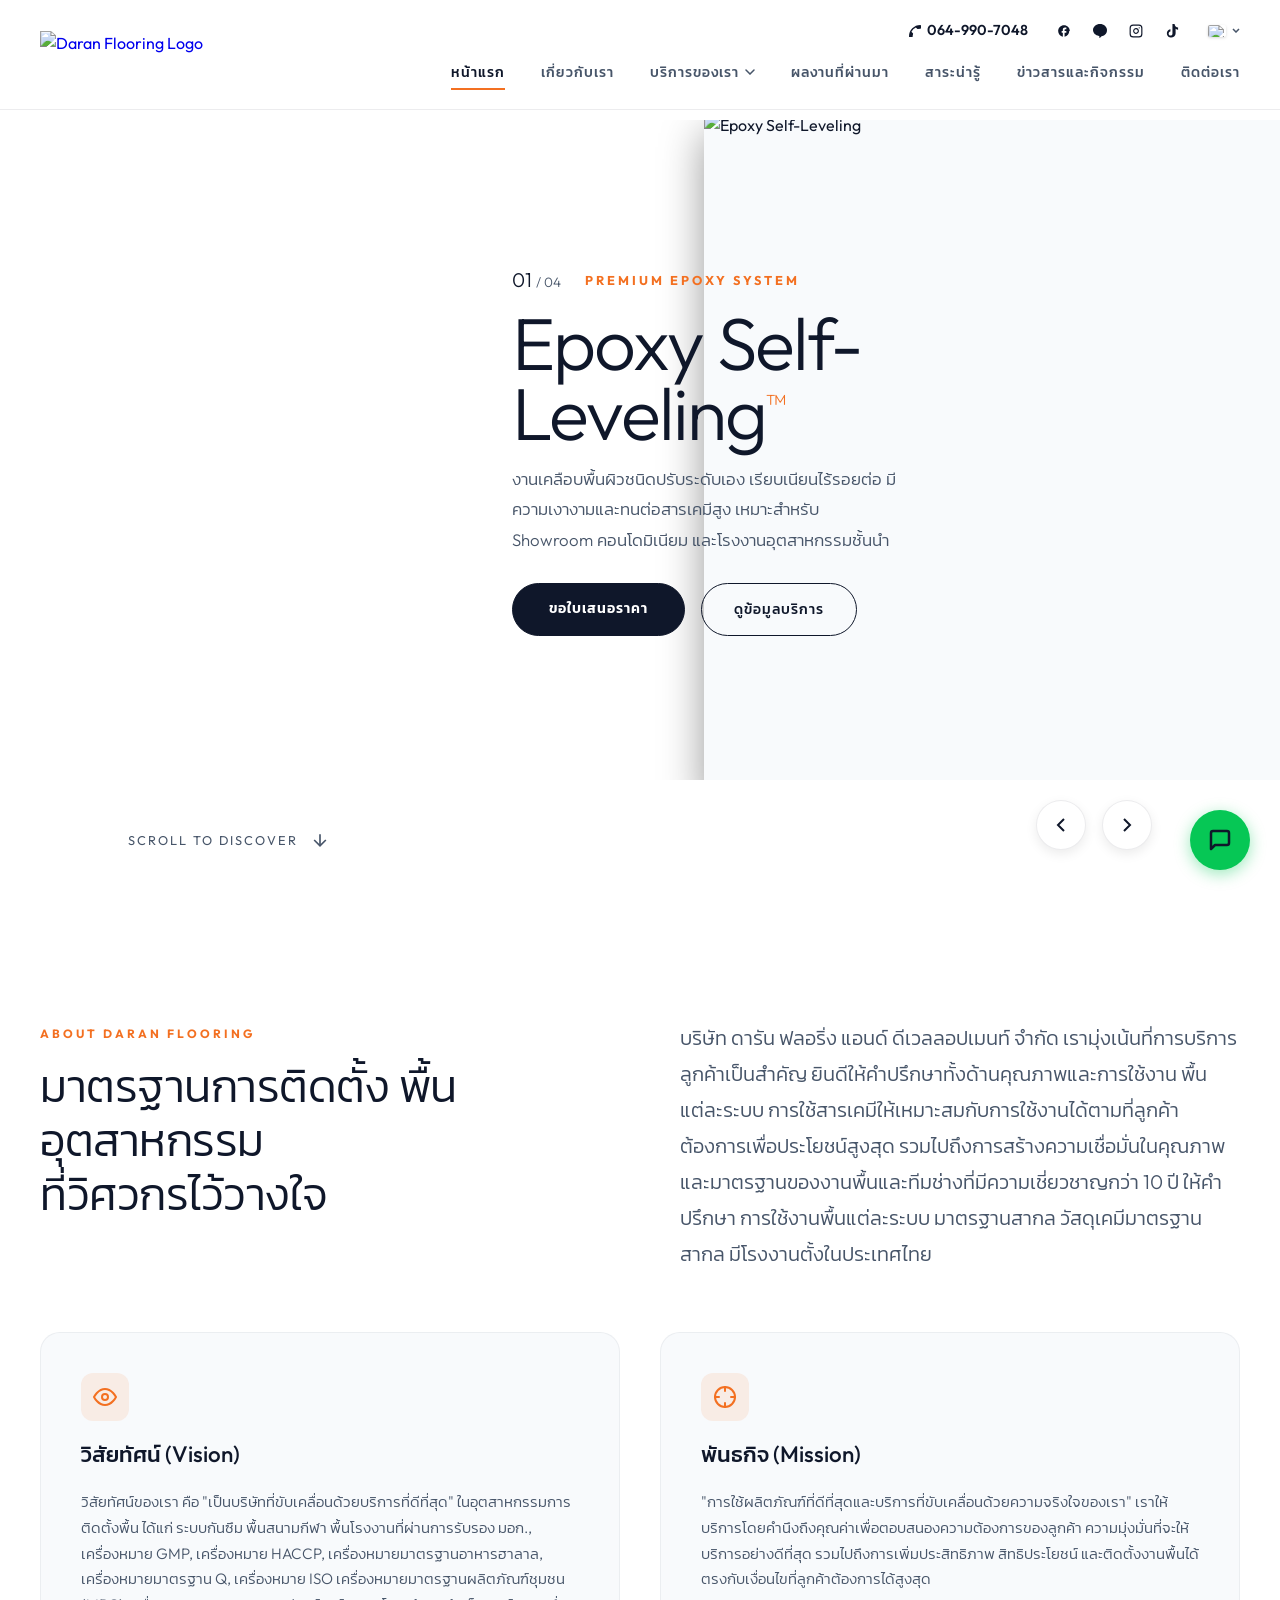
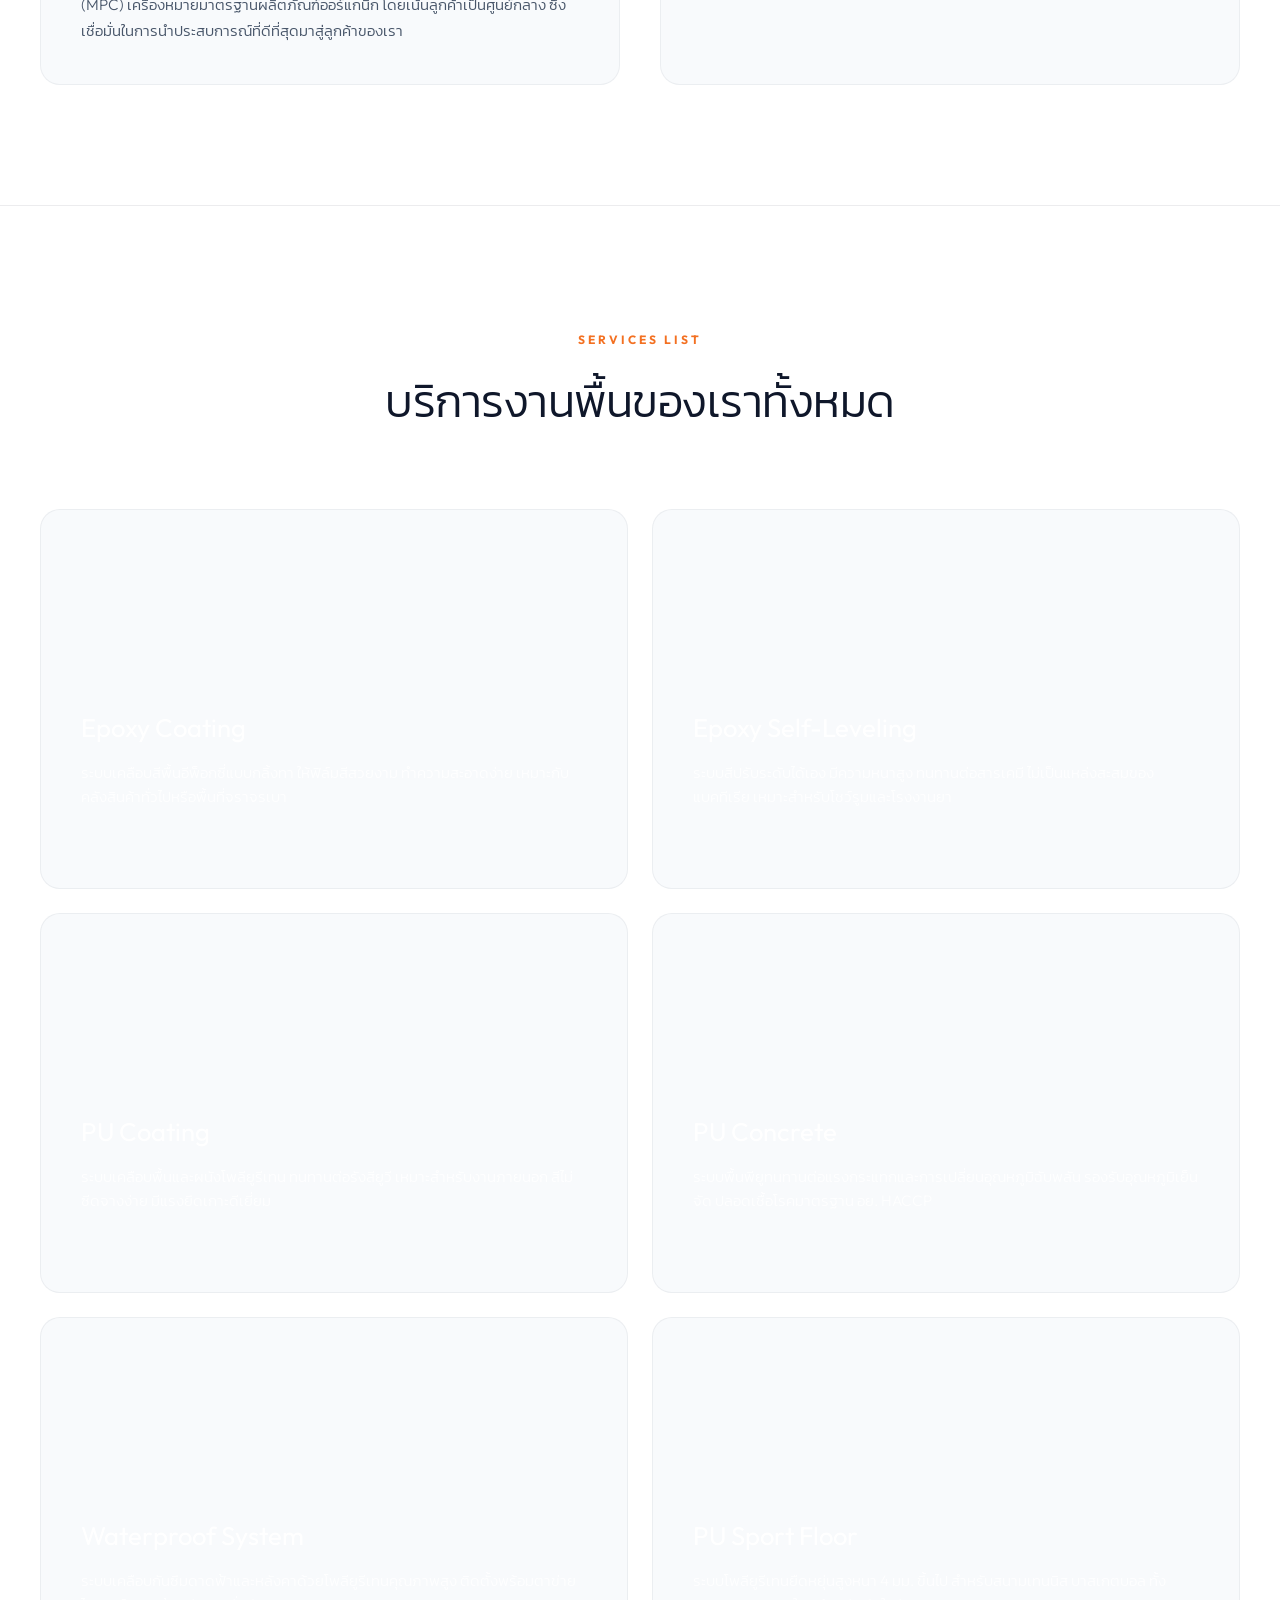
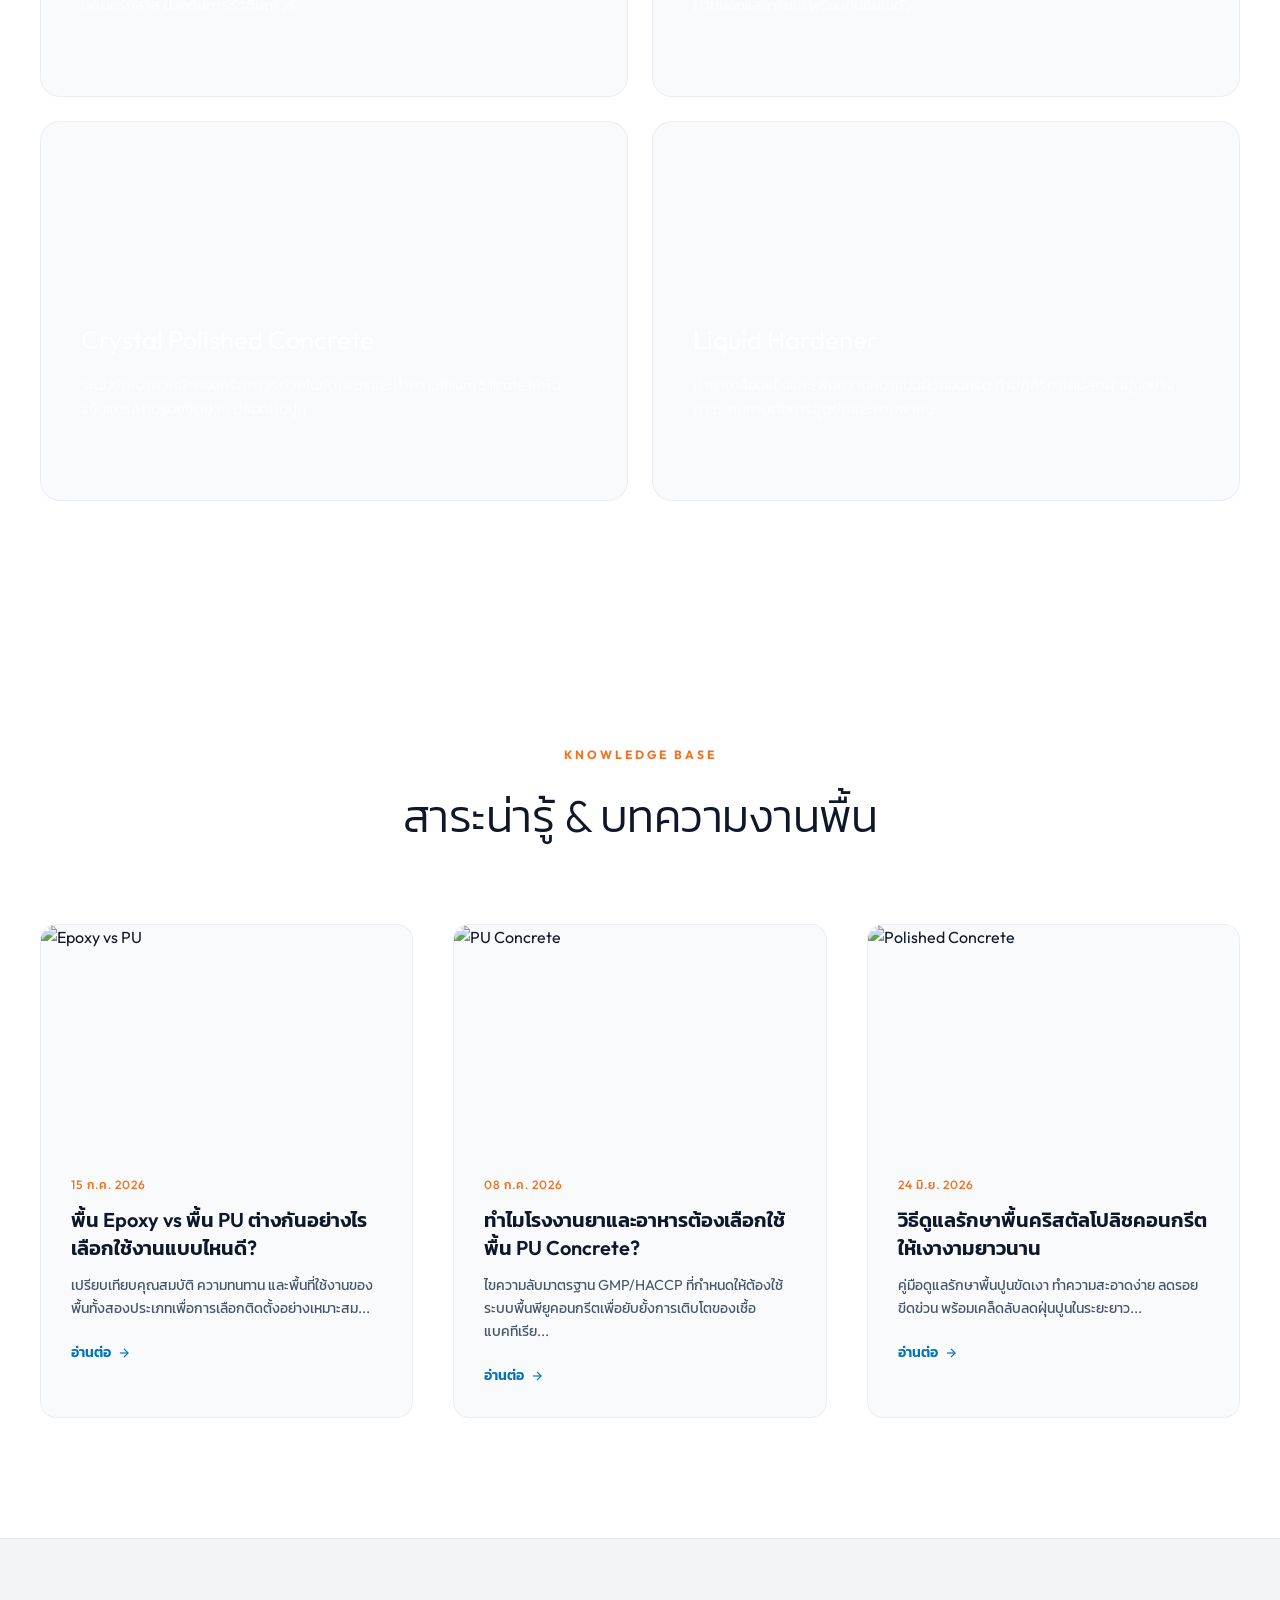
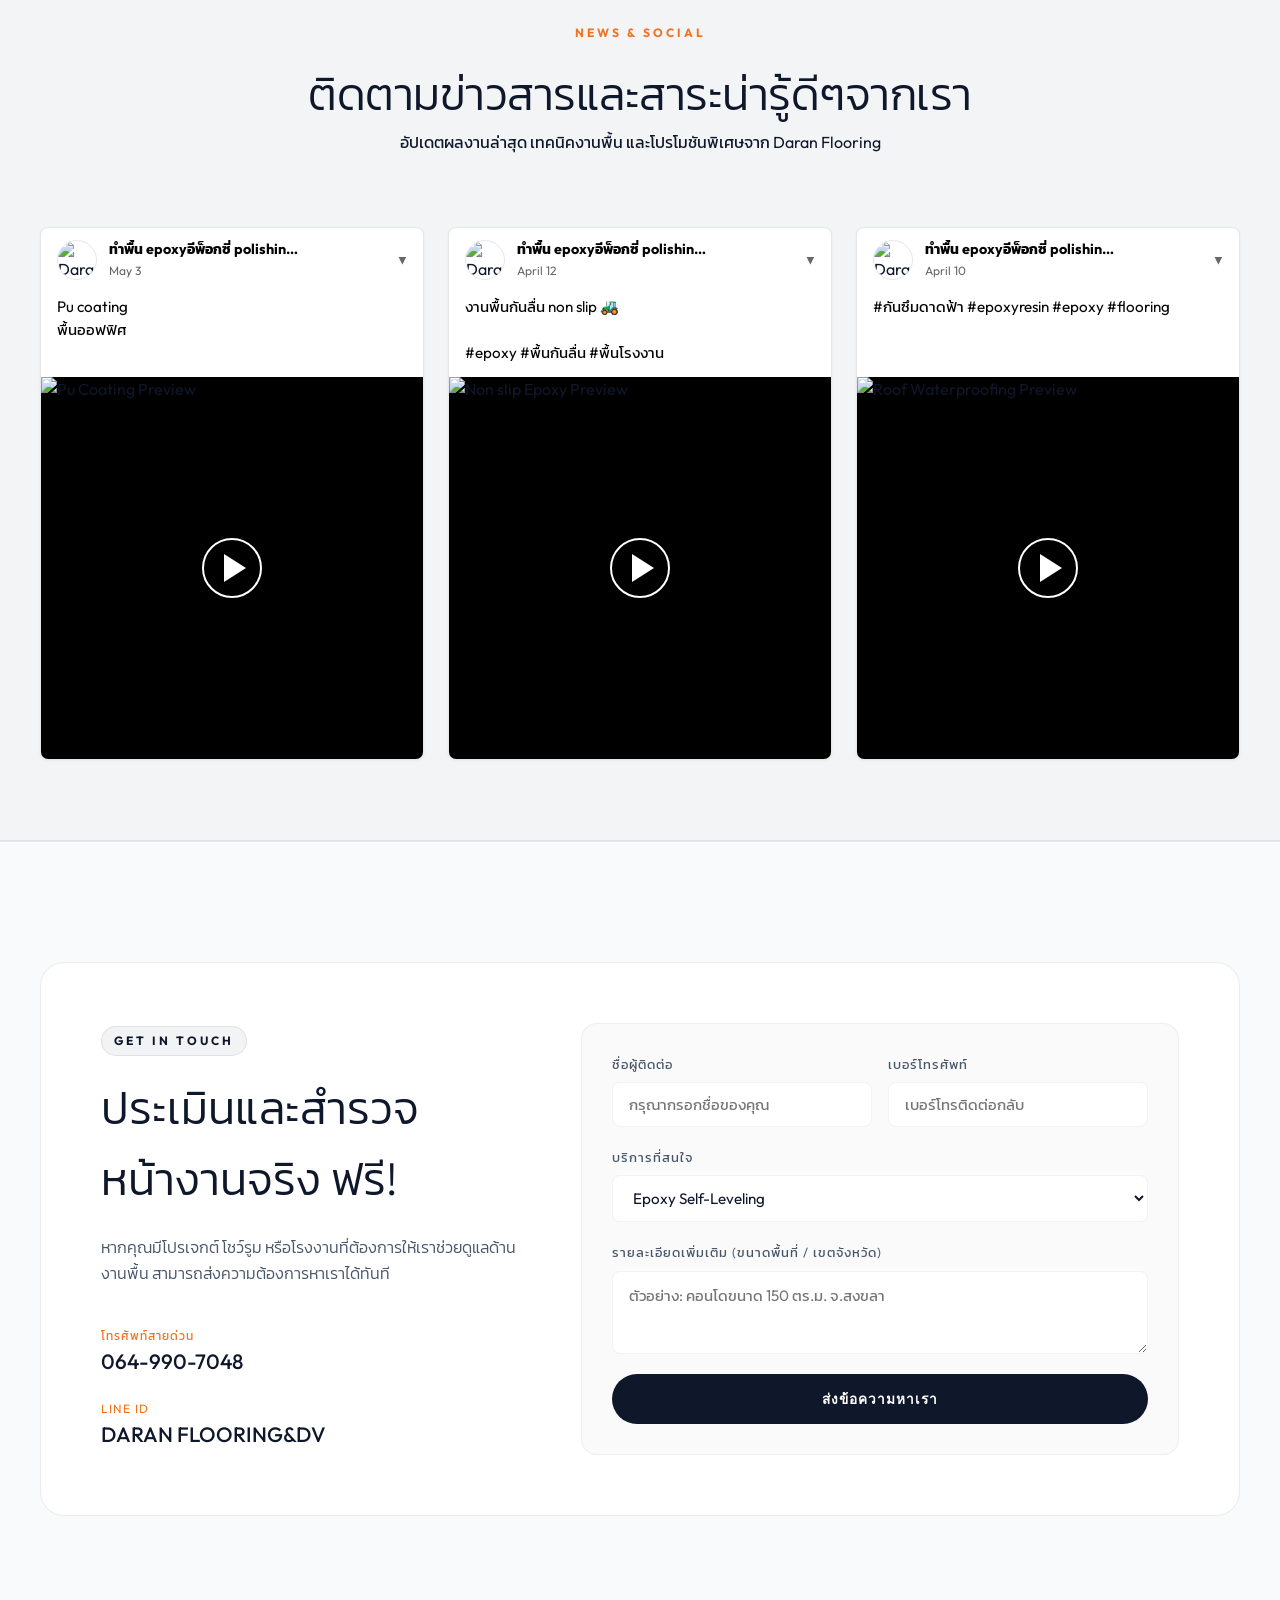
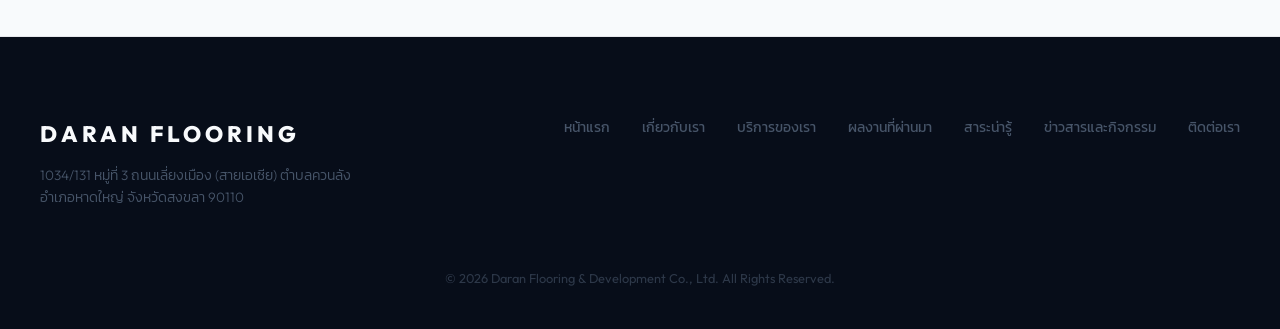
==== commit e6996046: "Configure custom 3-column Facebook feed matching screenshots" ====
--- a/index.html
+++ b/index.html
@@ -400,22 +400,73 @@
                 <h2>ติดตามข่าวสารและสาระน่ารู้ดีๆจากเรา</h2>
                 <p class="section-subtitle">อัปเดตผลงานล่าสุด เทคนิคงานพื้น และโปรโมชันพิเศษจาก Daran Flooring</p>
             </div>
-            <div class="fb-feed-wrapper-full">
-                <div class="fb-page-embed-card">
-                    <div class="fb-page"
-                        data-href="https://www.facebook.com/daranflooring"
-                        data-tabs="timeline,events,messages"
-                        data-width="500"
-                        data-height="750"
-                        data-small-header="false"
-                        data-adapt-container-width="true"
-                        data-hide-cover="false"
-                        data-show-facepile="true">
-                        <blockquote cite="https://www.facebook.com/daranflooring" class="fb-xfbml-parse-ignore">
-                            <a href="https://www.facebook.com/daranflooring">Daran Flooring &amp; Development</a>
-                        </blockquote>
-                    </div>
-                </div>
+            
+            <!-- Custom Styled Facebook Feed Grid (3 Columns) -->
+            <div class="fb-custom-grid">
+                
+                <!-- Card 1 -->
+                <a href="https://www.facebook.com/daranflooring" target="_blank" class="fb-post-card">
+                    <div class="fb-card-header">
+                        <img src="https://scontent.fbgk4-2.fna.fbcdn.net/v/t39.30808-1/429803141_352264507777339_7139647734594570983_n.jpg?stp=dst-jpg_s200x200&_nc_cat=109&ccb=1-7&_nc_sid=f4b910&_nc_ohc=YlSYfd9GFXsQ7kNvwGt9qIr&_nc_oc=Ado1U1zivYFmkU-fi8lC1vm7bw9hpBgd-dPbhSfm58Di2R6mpPur6npYAWKow2A2Kiw&_nc_ht=scontent.fbgk4-2.fna&oh=00_AYDRlP477iQ-k-iNlXoU-l5m9s6R4n8d9-GvE4L0Lz-nZw&oe=66A0C22B" alt="Daran Flooring Avatar" class="fb-avatar">
+                        <div class="fb-header-text">
+                            <h4>ทำพื้น epoxyอีพ็อกซี่ polishingโพลิชซิ่ง มืออาชีพ</h4>
+                            <span class="fb-post-date">May 3</span>
+                        </div>
+                        <span class="fb-more-icon">▼</span>
+                    </div>
+                    <div class="fb-card-body">
+                        <p class="fb-post-caption">Pu coating<br>พื้นออฟฟิศ</p>
+                    </div>
+                    <div class="fb-card-media video-preview">
+                        <img src="https://images.unsplash.com/photo-1581092918056-0c4c3acd3789?auto=format&fit=crop&w=600&q=80" alt="Pu Coating Preview" class="fb-media-img">
+                        <div class="play-button-overlay">
+                            <svg viewBox="0 0 24 24" fill="#ffffff" width="48" height="48"><path d="M8 5v14l11-7z"/></svg>
+                        </div>
+                    </div>
+                </a>
+
+                <!-- Card 2 -->
+                <a href="https://www.facebook.com/daranflooring" target="_blank" class="fb-post-card">
+                    <div class="fb-card-header">
+                        <img src="https://scontent.fbgk4-2.fna.fbcdn.net/v/t39.30808-1/429803141_352264507777339_7139647734594570983_n.jpg?stp=dst-jpg_s200x200&_nc_cat=109&ccb=1-7&_nc_sid=f4b910&_nc_ohc=YlSYfd9GFXsQ7kNvwGt9qIr&_nc_oc=Ado1U1zivYFmkU-fi8lC1vm7bw9hpBgd-dPbhSfm58Di2R6mpPur6npYAWKow2A2Kiw&_nc_ht=scontent.fbgk4-2.fna&oh=00_AYDRlP477iQ-k-iNlXoU-l5m9s6R4n8d9-GvE4L0Lz-nZw&oe=66A0C22B" alt="Daran Flooring Avatar" class="fb-avatar">
+                        <div class="fb-header-text">
+                            <h4>ทำพื้น epoxyอีพ็อกซี่ polishingโพลิชซิ่ง มืออาชีพ</h4>
+                            <span class="fb-post-date">April 12</span>
+                        </div>
+                        <span class="fb-more-icon">▼</span>
+                    </div>
+                    <div class="fb-card-body">
+                        <p class="fb-post-caption">งานพื้นกันลื่น non slip 🚜<br><br>#epoxy #พื้นกันลื่น #พื้นโรงงาน</p>
+                    </div>
+                    <div class="fb-card-media video-preview">
+                        <img src="https://images.unsplash.com/photo-1504307651254-35680f356dfd?auto=format&fit=crop&w=600&q=80" alt="Non slip Epoxy Preview" class="fb-media-img">
+                        <div class="play-button-overlay">
+                            <svg viewBox="0 0 24 24" fill="#ffffff" width="48" height="48"><path d="M8 5v14l11-7z"/></svg>
+                        </div>
+                    </div>
+                </a>
+
+                <!-- Card 3 -->
+                <a href="https://www.facebook.com/daranflooring" target="_blank" class="fb-post-card">
+                    <div class="fb-card-header">
+                        <img src="https://scontent.fbgk4-2.fna.fbcdn.net/v/t39.30808-1/429803141_352264507777339_7139647734594570983_n.jpg?stp=dst-jpg_s200x200&_nc_cat=109&ccb=1-7&_nc_sid=f4b910&_nc_ohc=YlSYfd9GFXsQ7kNvwGt9qIr&_nc_oc=Ado1U1zivYFmkU-fi8lC1vm7bw9hpBgd-dPbhSfm58Di2R6mpPur6npYAWKow2A2Kiw&_nc_ht=scontent.fbgk4-2.fna&oh=00_AYDRlP477iQ-k-iNlXoU-l5m9s6R4n8d9-GvE4L0Lz-nZw&oe=66A0C22B" alt="Daran Flooring Avatar" class="fb-avatar">
+                        <div class="fb-header-text">
+                            <h4>ทำพื้น epoxyอีพ็อกซี่ polishingโพลิชซิ่ง มืออาชีพ</h4>
+                            <span class="fb-post-date">April 10</span>
+                        </div>
+                        <span class="fb-more-icon">▼</span>
+                    </div>
+                    <div class="fb-card-body">
+                        <p class="fb-post-caption">#กันซึมดาดฟ้า #epoxyresin #epoxy #flooring</p>
+                    </div>
+                    <div class="fb-card-media video-preview">
+                        <img src="https://images.unsplash.com/photo-1590381105924-c72589b9ef3f?auto=format&fit=crop&w=600&q=80" alt="Roof Waterproofing Preview" class="fb-media-img">
+                        <div class="play-button-overlay">
+                            <svg viewBox="0 0 24 24" fill="#ffffff" width="48" height="48"><path d="M8 5v14l11-7z"/></svg>
+                        </div>
+                    </div>
+                </a>
+                
             </div>
         </div>
     </section>
--- a/style.css
+++ b/style.css
@@ -1603,38 +1603,145 @@
 /* ===========================
    Facebook Feed Section
    =========================== */
+/* ===========================
+   Facebook Feed Section (Custom Grid)
+   =========================== */
 .fb-feed-section {
-    background: linear-gradient(160deg, #f0f4ff 0%, #f8fafc 100%);
-}
-
-.fb-feed-section .section-subtitle {
-    font-size: 1rem;
-    color: var(--text-muted);
-    max-width: 560px;
-    margin: 0 auto;
-    line-height: 1.6;
-}
-
-.fb-feed-wrapper-full {
-    max-width: 900px;
-    margin: 40px auto 0 auto;
-}
-
-.fb-page-embed-card {
+    background-color: #f3f4f6; /* สีพื้นหลังสว่างนิดๆ เลียนแบบหน้าเว็บโซเชียล */
+    padding: 80px 0;
+}
+
+.fb-custom-grid {
+    display: grid;
+    grid-template-columns: repeat(3, 1fr);
+    gap: 24px;
+    margin-top: 40px;
+}
+
+@media (max-width: 991px) {
+    .fb-custom-grid {
+        grid-template-columns: repeat(2, 1fr);
+    }
+}
+
+@media (max-width: 640px) {
+    .fb-custom-grid {
+        grid-template-columns: 1fr;
+    }
+}
+
+.fb-post-card {
     background: #ffffff;
-    border-radius: 16px;
+    border-radius: 8px; /* ขอบโค้งมนกำลังดี */
+    border: 1px solid #e5e7eb;
+    box-shadow: 0 1px 3px rgba(0, 0, 0, 0.05);
+    display: flex;
+    flex-direction: column;
+    text-decoration: none;
+    color: inherit;
     overflow: hidden;
-    box-shadow: 0 10px 30px rgba(15, 23, 42, 0.05);
-    border: 1px solid rgba(0,0,0,0.05);
-    display: flex;
+    transition: transform 0.2s ease, box-shadow 0.2s ease;
+}
+
+.fb-post-card:hover {
+    transform: translateY(-2px);
+    box-shadow: 0 4px 12px rgba(0, 0, 0, 0.08);
+}
+
+.fb-card-header {
+    display: flex;
+    align-items: center;
+    padding: 12px 16px;
+    position: relative;
+}
+
+.fb-avatar {
+    width: 40px;
+    height: 40px;
+    border-radius: 50%;
+    object-fit: cover;
+    margin-end: 12px;
+    margin-right: 12px;
+    border: 1px solid #e5e7eb;
+}
+
+.fb-header-text {
+    display: flex;
+    flex-direction: column;
+}
+
+.fb-header-text h4 {
+    font-size: 0.9rem;
+    font-weight: 700;
+    color: #050505;
+    margin: 0;
+    line-height: 1.3;
+    white-space: nowrap;
+    overflow: hidden;
+    text-overflow: ellipsis;
+    max-width: 190px;
+}
+
+.fb-post-date {
+    font-size: 0.75rem;
+    color: #65676b;
+    margin-top: 2px;
+}
+
+.fb-more-icon {
+    position: absolute;
+    right: 16px;
+    color: #65676b;
+    font-size: 0.8rem;
+}
+
+.fb-card-body {
+    padding: 4px 16px 12px 16px;
+    flex-grow: 1;
+}
+
+.fb-post-caption {
+    font-size: 0.95rem;
+    color: #050505;
+    line-height: 1.5;
+    margin: 0;
+    font-family: inherit;
+}
+
+.fb-card-media {
+    width: 100%;
+    aspect-ratio: 1 / 1; /* บังคับสัดส่วน 1:1 จัตุรัสให้เท่ากันทุกใบ */
+    position: relative;
+    background-color: #000;
+    overflow: hidden;
+}
+
+.fb-media-img {
+    width: 100%;
+    height: 100%;
+    object-fit: cover;
+    display: block;
+}
+
+.play-button-overlay {
+    position: absolute;
+    top: 50%;
+    left: 50%;
+    transform: translate(-50%, -50%);
+    width: 60px;
+    height: 60px;
+    background-color: rgba(0, 0, 0, 0.45);
+    border-radius: 50%;
+    display: flex;
+    align-items: center;
     justify-content: center;
-}
-
-.fb-page-embed-card .fb-page,
-.fb-page-embed-card .fb-page span,
-.fb-page-embed-card .fb-page iframe {
-    width: 100% !important;
-    min-height: 750px;
+    transition: background-color 0.2s ease, transform 0.2s ease;
+    border: 2px solid #ffffff;
+}
+
+.fb-post-card:hover .play-button-overlay {
+    background-color: rgba(0, 0, 0, 0.6);
+    transform: translate(-50%, -50%) scale(1.08);
 }
 
 .fb-follow-cta {
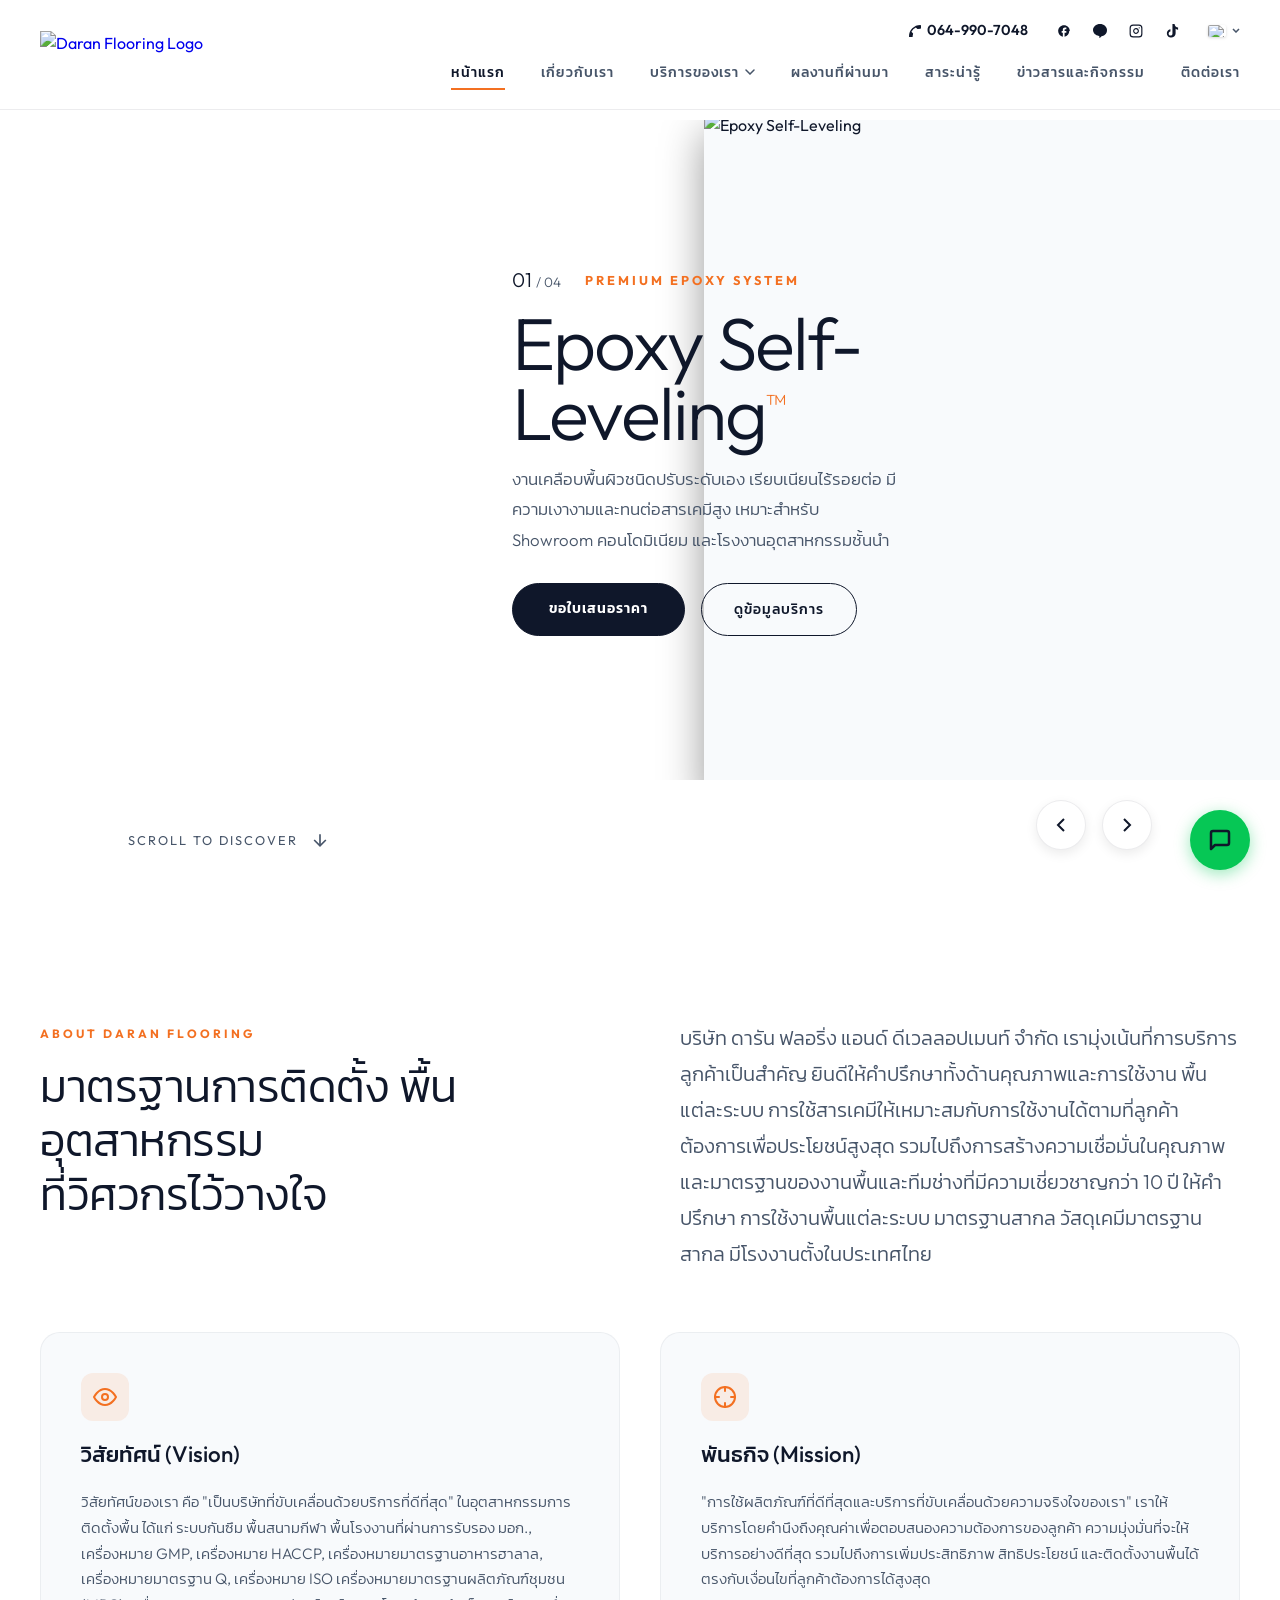
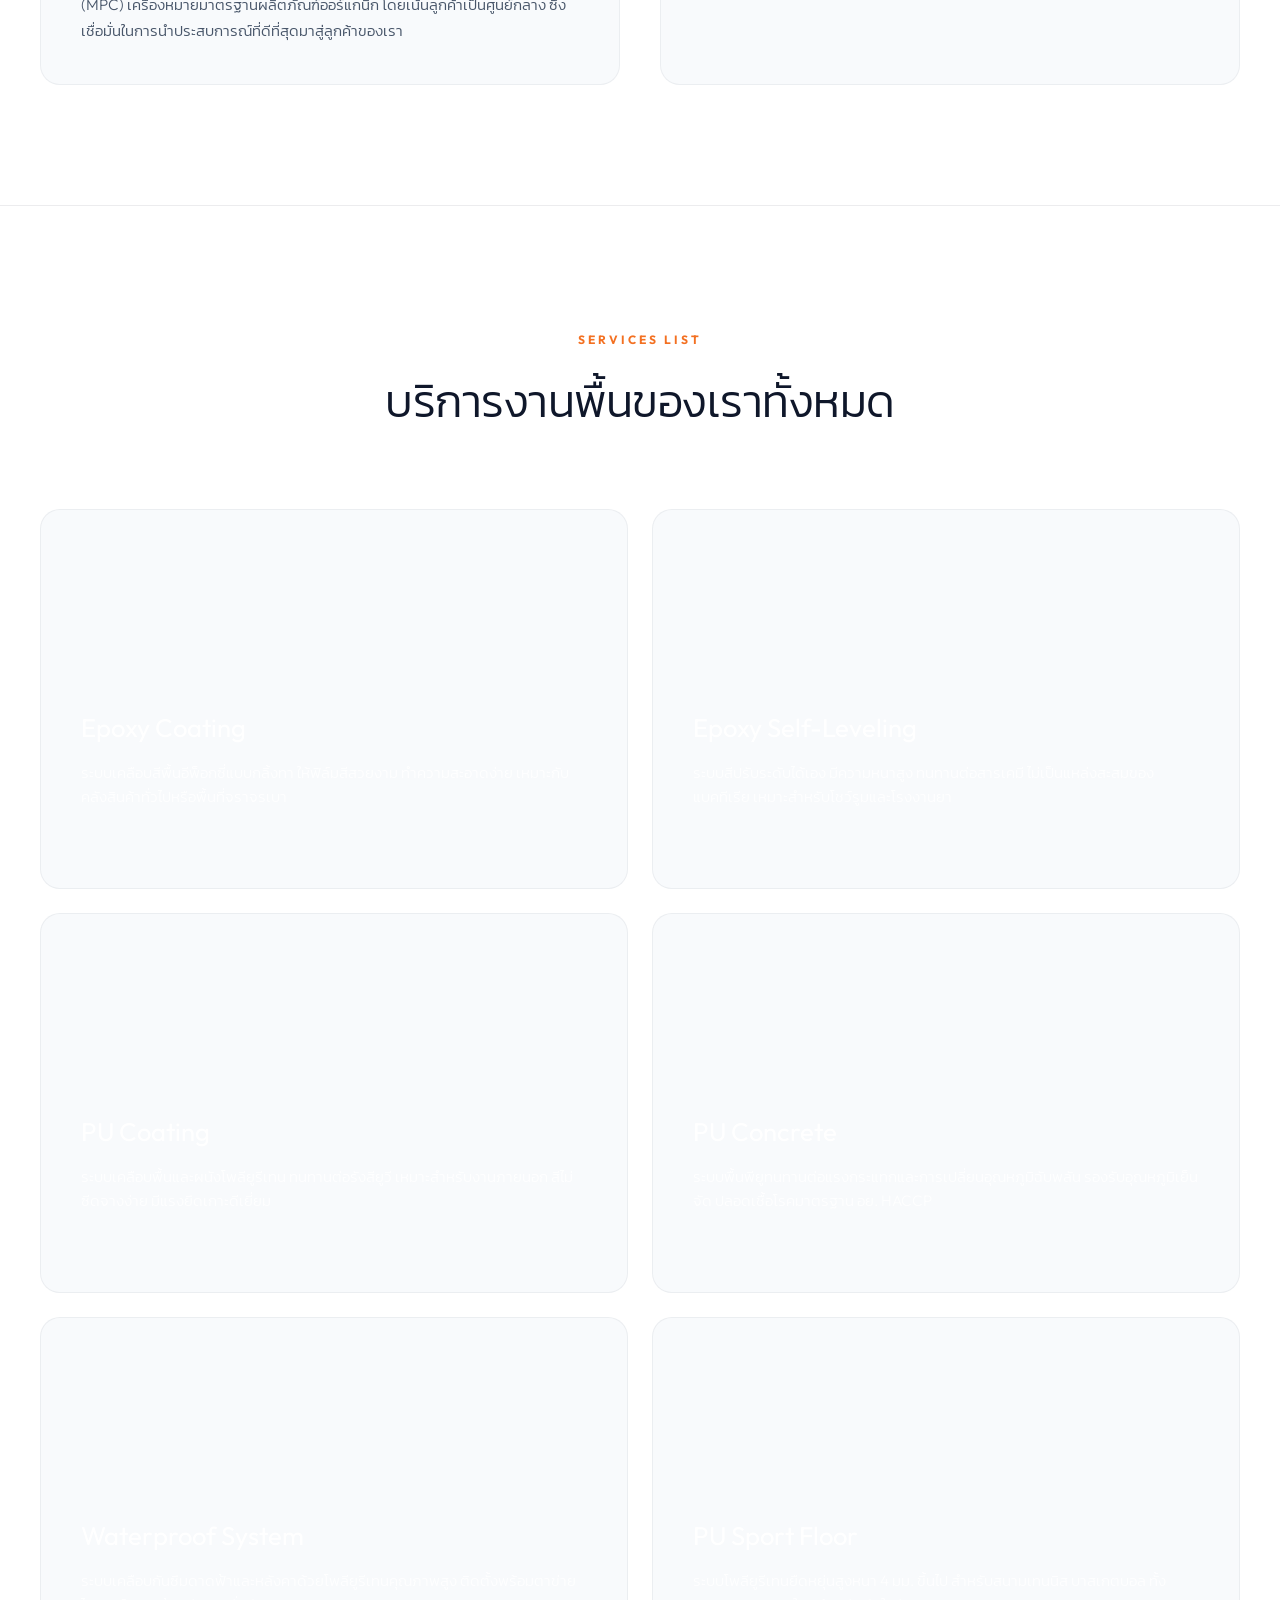
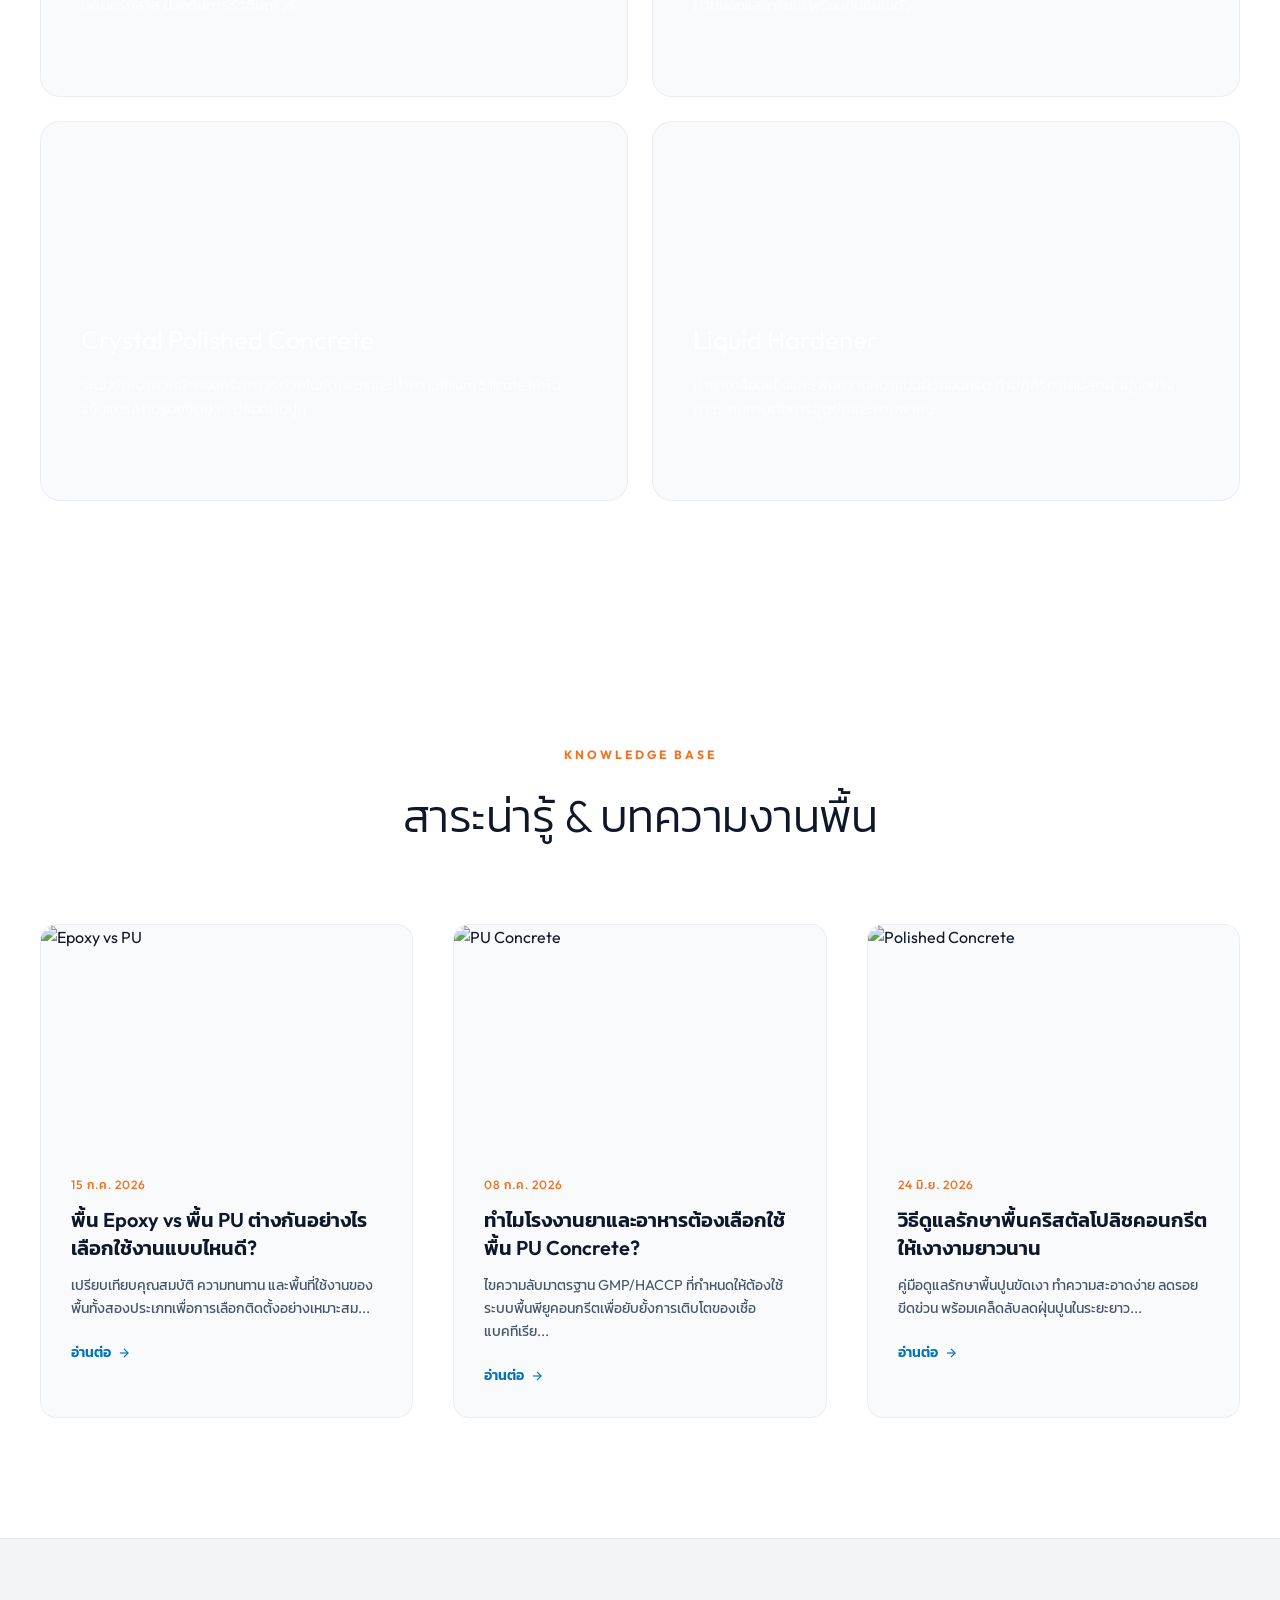
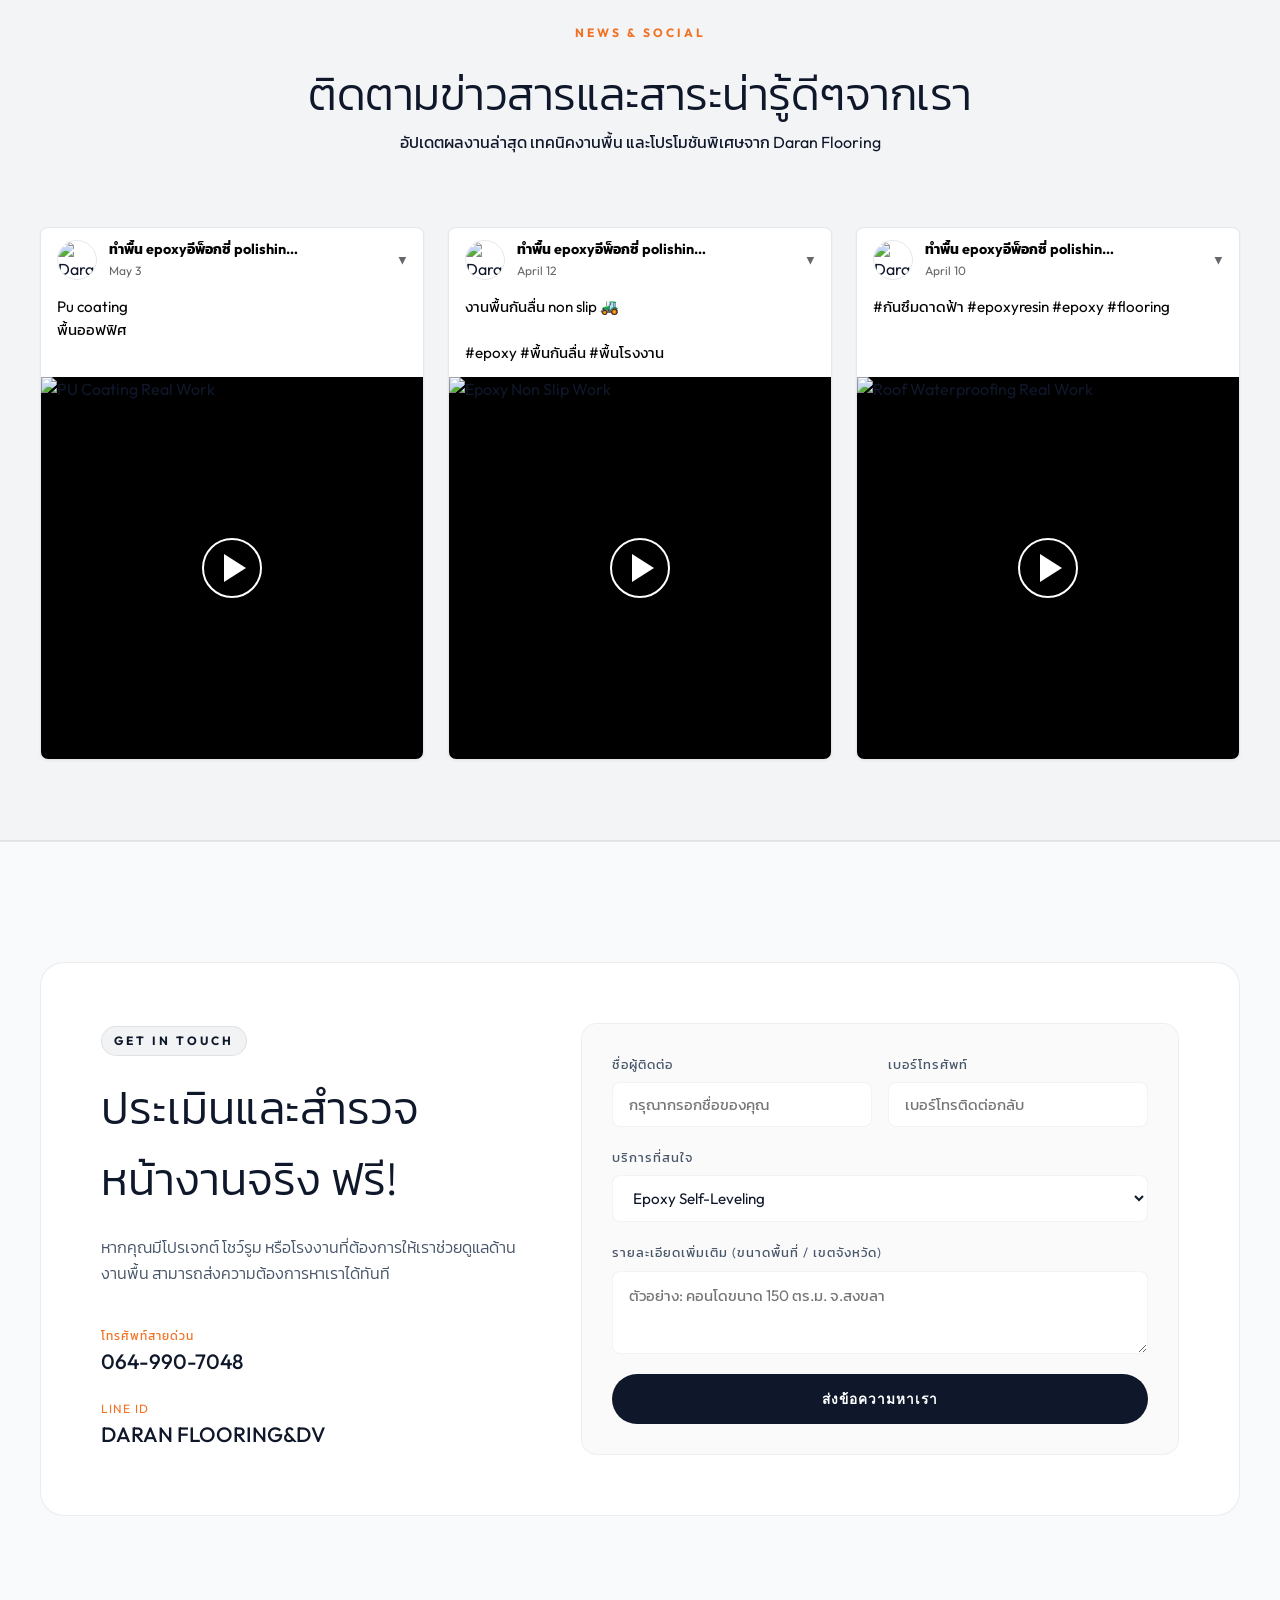
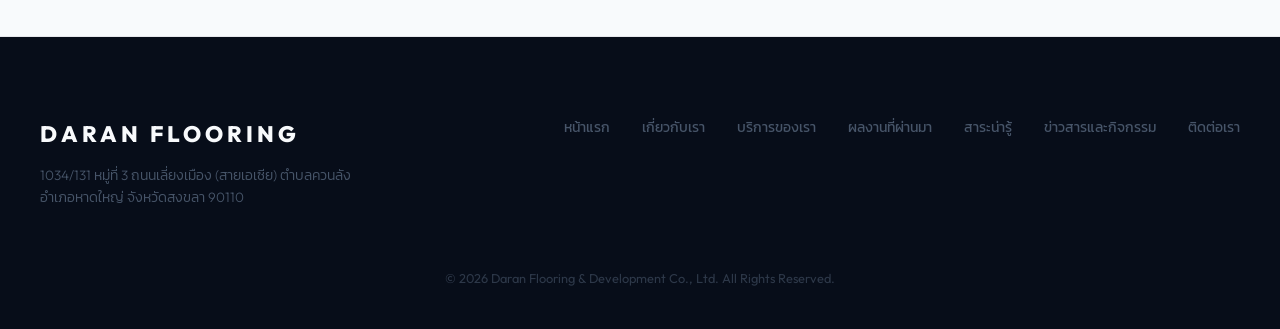
==== commit 9db0bd90: "Update Facebook post mockup video covers to display actual Daran Flooring project images" ====
--- a/index.html
+++ b/index.html
@@ -418,7 +418,7 @@
                         <p class="fb-post-caption">Pu coating<br>พื้นออฟฟิศ</p>
                     </div>
                     <div class="fb-card-media video-preview">
-                        <img src="https://images.unsplash.com/photo-1581092918056-0c4c3acd3789?auto=format&fit=crop&w=600&q=80" alt="Pu Coating Preview" class="fb-media-img">
+                        <img src="https://itp1.itopfile.com/ImageServer/z_itp_11002024na30/0/0/รับทำอีพ็อกซี่-พียู(1)z-z485104102339.webp" alt="PU Coating Real Work" class="fb-media-img">
                         <div class="play-button-overlay">
                             <svg viewBox="0 0 24 24" fill="#ffffff" width="48" height="48"><path d="M8 5v14l11-7z"/></svg>
                         </div>
@@ -439,7 +439,7 @@
                         <p class="fb-post-caption">งานพื้นกันลื่น non slip 🚜<br><br>#epoxy #พื้นกันลื่น #พื้นโรงงาน</p>
                     </div>
                     <div class="fb-card-media video-preview">
-                        <img src="https://images.unsplash.com/photo-1504307651254-35680f356dfd?auto=format&fit=crop&w=600&q=80" alt="Non slip Epoxy Preview" class="fb-media-img">
+                        <img src="https://itp1.itopfile.com/ImageServer/z_itp_11002024na30/0/0/รับทำอีพ็อกซี่-พียู)(2)z-z494261568474.webp" alt="Epoxy Non Slip Work" class="fb-media-img">
                         <div class="play-button-overlay">
                             <svg viewBox="0 0 24 24" fill="#ffffff" width="48" height="48"><path d="M8 5v14l11-7z"/></svg>
                         </div>
@@ -460,7 +460,7 @@
                         <p class="fb-post-caption">#กันซึมดาดฟ้า #epoxyresin #epoxy #flooring</p>
                     </div>
                     <div class="fb-card-media video-preview">
-                        <img src="https://images.unsplash.com/photo-1590381105924-c72589b9ef3f?auto=format&fit=crop&w=600&q=80" alt="Roof Waterproofing Preview" class="fb-media-img">
+                        <img src="https://itp1.itopfile.com/ImageServer/z_itp_11002024na30/0/0/รับทำอีพ็อกซี่-พียู(2)z-z454708919614.webp" alt="Roof Waterproofing Real Work" class="fb-media-img">
                         <div class="play-button-overlay">
                             <svg viewBox="0 0 24 24" fill="#ffffff" width="48" height="48"><path d="M8 5v14l11-7z"/></svg>
                         </div>
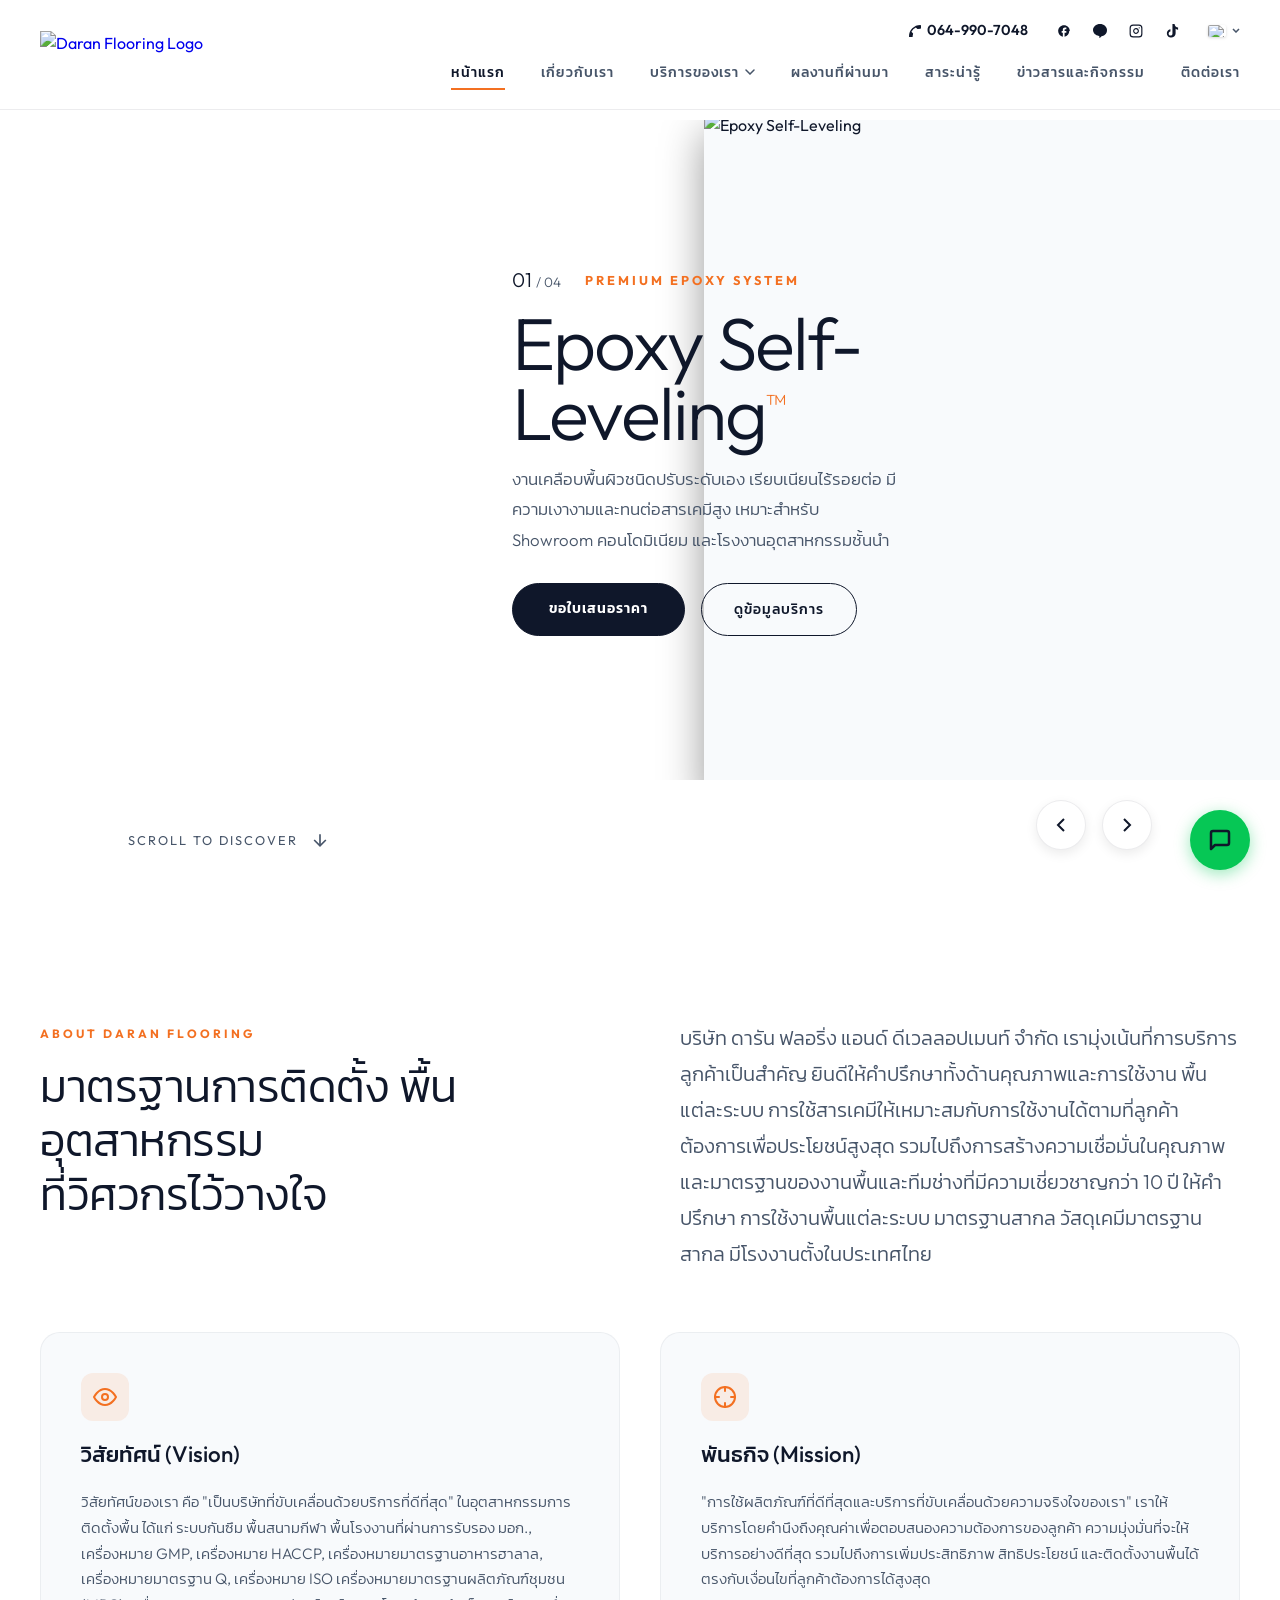
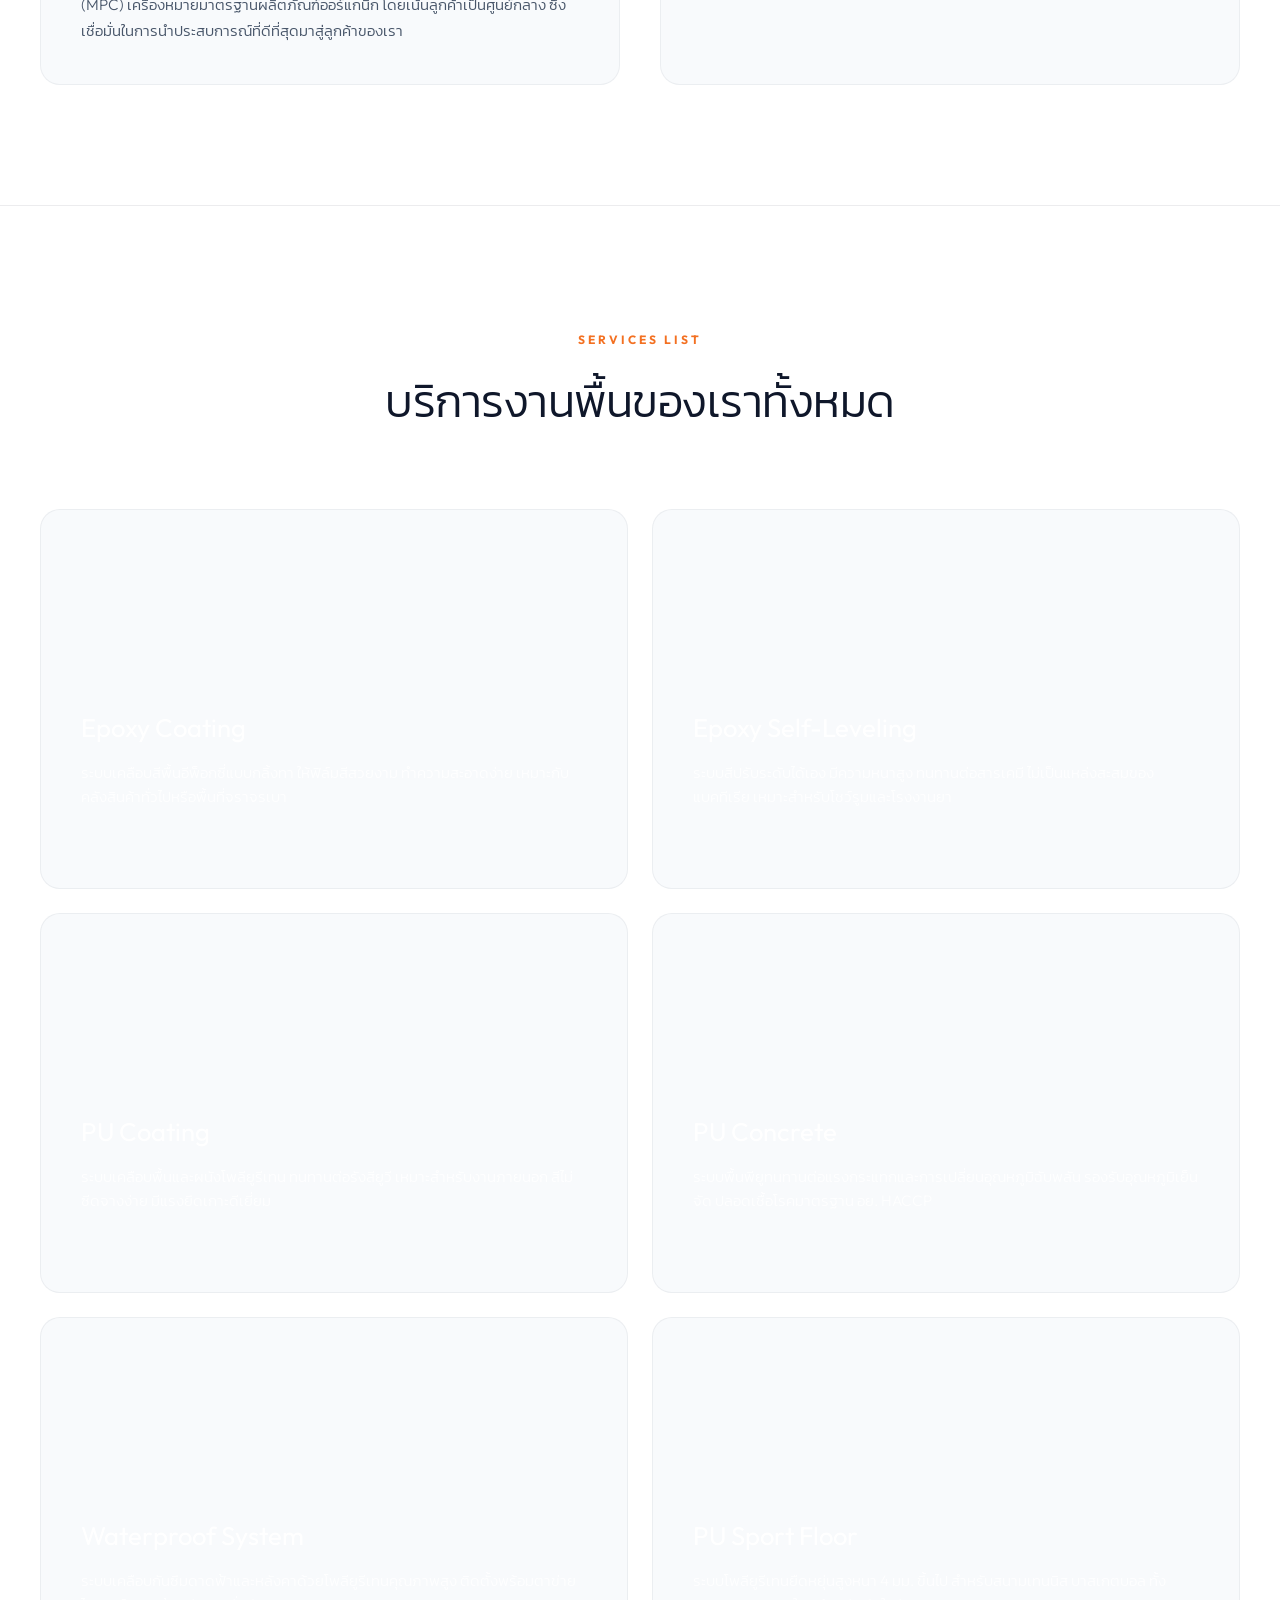
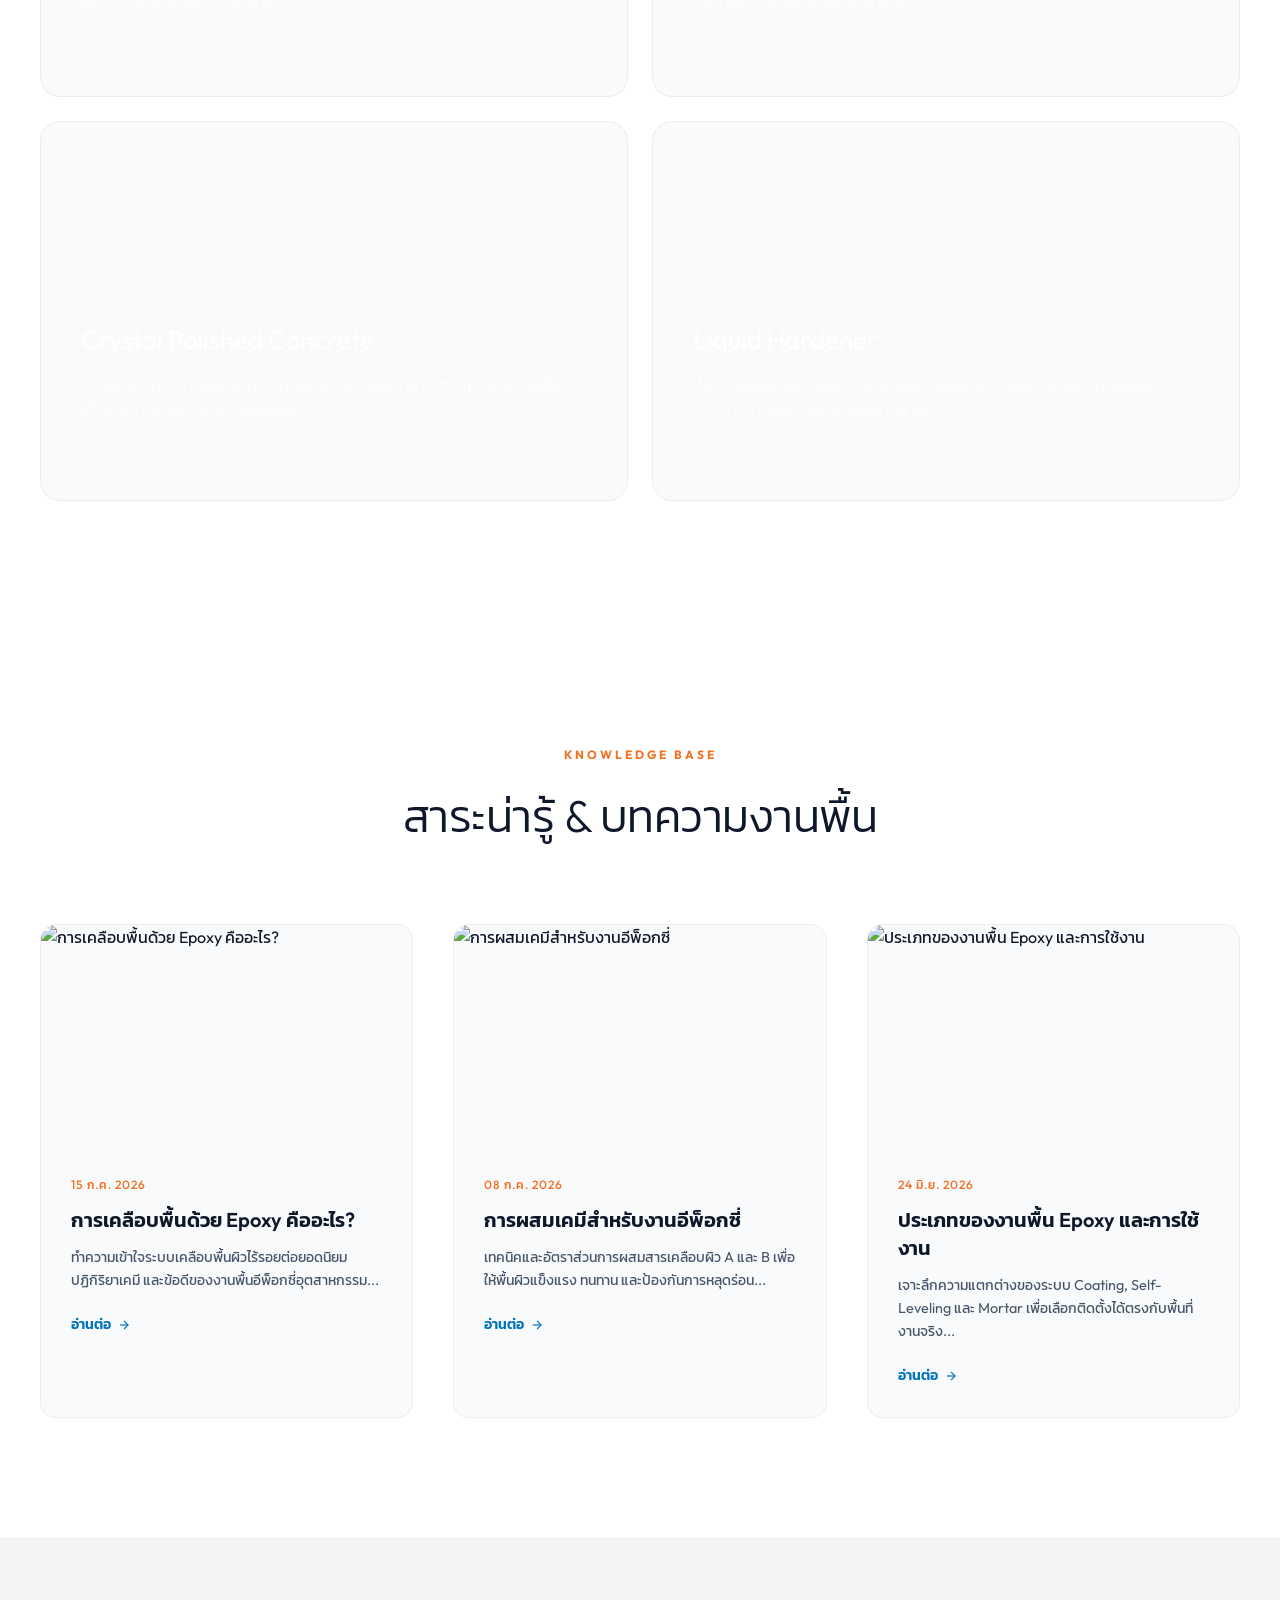
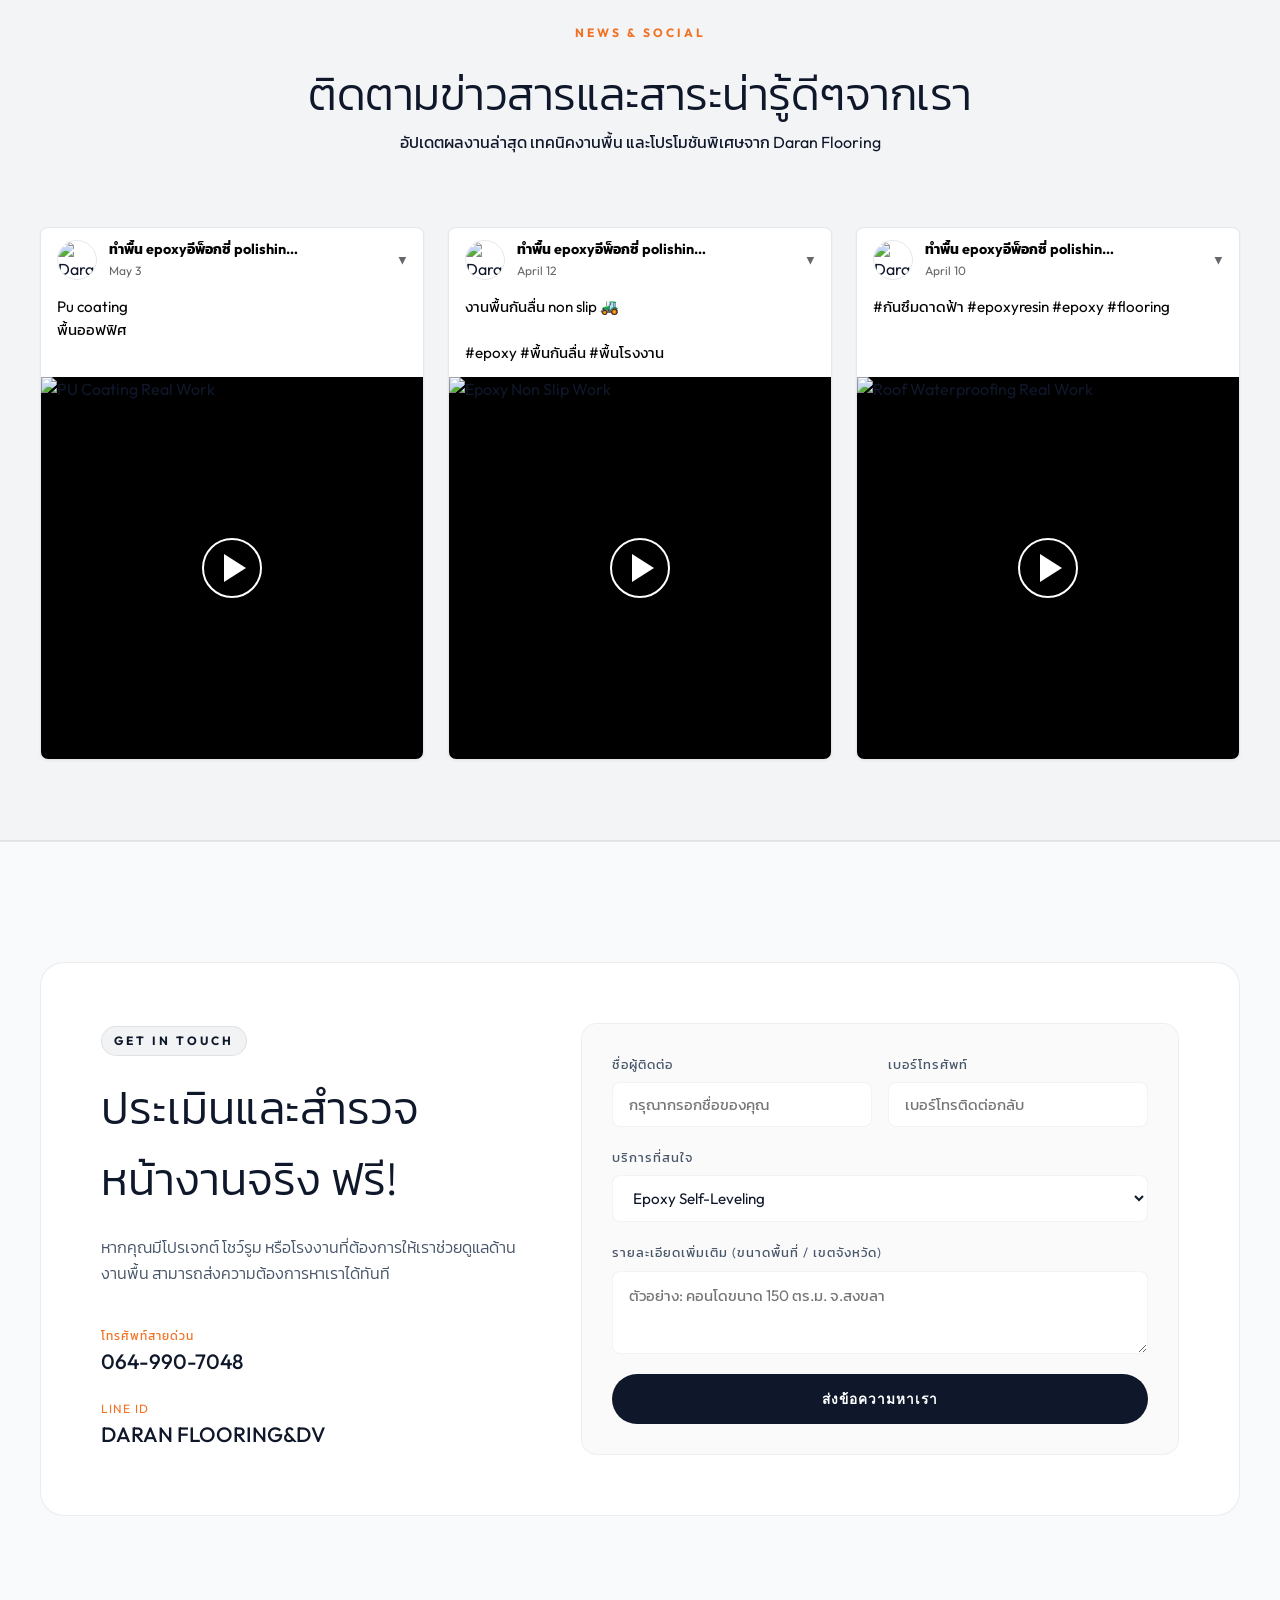
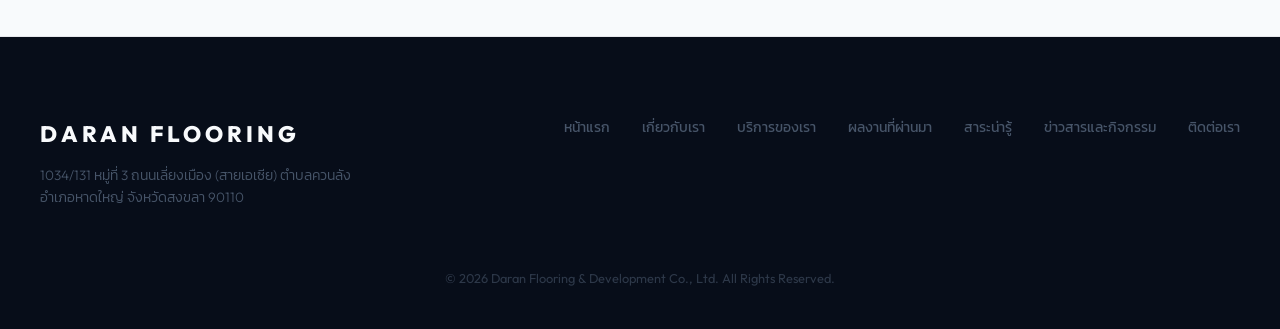
==== commit 2ecd4a27: "Update Knowledge base section titles and preview images to match target screenshot" ====
--- a/index.html
+++ b/index.html
@@ -357,34 +357,34 @@
             <div class="knowledge-grid">
                 <article class="article-card">
                     <div class="article-image">
-                        <img src="https://images.unsplash.com/photo-1581092918056-0c4c3acd3789?auto=format&fit=crop&w=600&q=80" alt="Epoxy vs PU">
+                        <img src="https://itp1.itopfile.com/ImageServer/z_itp_11002024na30/0/0/รับทำอีพ็อกซี่-พียู(1)z-z398075493110.webp" alt="การเคลือบพื้นด้วย Epoxy คืออะไร?">
                     </div>
                     <div class="article-content">
                         <span class="article-date">15 ก.ค. 2026</span>
-                        <h3>พื้น Epoxy vs พื้น PU ต่างกันอย่างไร เลือกใช้งานแบบไหนดี?</h3>
-                        <p>เปรียบเทียบคุณสมบัติ ความทนทาน และพื้นที่ใช้งานของพื้นทั้งสองประเภทเพื่อการเลือกติดตั้งอย่างเหมาะสม...</p>
+                        <h3>การเคลือบพื้นด้วย Epoxy คืออะไร?</h3>
+                        <p>ทำความเข้าใจระบบเคลือบพื้นผิวไร้รอยต่อยอดนิยม ปฏิกิริยาเคมี และข้อดีของงานพื้นอีพ็อกซี่อุตสาหกรรม...</p>
                         <a href="#" class="read-more">อ่านต่อ <svg width="14" height="14" viewBox="0 0 24 24" fill="none" stroke="currentColor" stroke-width="2"><line x1="5" y1="12" x2="19" y2="12"/><polyline points="12 5 19 12 12 19"/></svg></a>
                     </div>
                 </article>
                 <article class="article-card">
                     <div class="article-image">
-                        <img src="https://images.unsplash.com/photo-1504307651254-35680f356dfd?auto=format&fit=crop&w=600&q=80" alt="PU Concrete">
+                        <img src="https://itp1.itopfile.com/ImageServer/z_itp_11002024na30/0/0/รับทำอีพ็อกซี่-พียู(1)z-z485104102339.webp" alt="การผสมเคมีสำหรับงานอีพ็อกซี่">
                     </div>
                     <div class="article-content">
                         <span class="article-date">08 ก.ค. 2026</span>
-                        <h3>ทำไมโรงงานยาและอาหารต้องเลือกใช้พื้น PU Concrete?</h3>
-                        <p>ไขความลับมาตรฐาน GMP/HACCP ที่กำหนดให้ต้องใช้ระบบพื้นพียูคอนกรีตเพื่อยับยั้งการเติบโตของเชื้อแบคทีเรีย...</p>
+                        <h3>การผสมเคมีสำหรับงานอีพ็อกซี่</h3>
+                        <p>เทคนิคและอัตราส่วนการผสมสารเคลือบผิว A และ B เพื่อให้พื้นผิวแข็งแรง ทนทาน และป้องกันการหลุดร่อน...</p>
                         <a href="#" class="read-more">อ่านต่อ <svg width="14" height="14" viewBox="0 0 24 24" fill="none" stroke="currentColor" stroke-width="2"><line x1="5" y1="12" x2="19" y2="12"/><polyline points="12 5 19 12 12 19"/></svg></a>
                     </div>
                 </article>
                 <article class="article-card">
                     <div class="article-image">
-                        <img src="https://images.unsplash.com/photo-1590381105924-c72589b9ef3f?auto=format&fit=crop&w=600&q=80" alt="Polished Concrete">
+                        <img src="https://itp1.itopfile.com/ImageServer/z_itp_11002024na30/0/0/รับทำอีพ็อกซี่-พียู(2)z-z454708919614.webp" alt="ประเภทของงานพื้น Epoxy และการใช้งาน">
                     </div>
                     <div class="article-content">
                         <span class="article-date">24 มิ.ย. 2026</span>
-                        <h3>วิธีดูแลรักษาพื้นคริสตัลโปลิชคอนกรีตให้เงางามยาวนาน</h3>
-                        <p>คู่มือดูแลรักษาพื้นปูนขัดเงา ทำความสะอาดง่าย ลดรอยขีดข่วน พร้อมเคล็ดลับลดฝุ่นปูนในระยะยาว...</p>
+                        <h3>ประเภทของงานพื้น Epoxy และการใช้งาน</h3>
+                        <p>เจาะลึกความแตกต่างของระบบ Coating, Self-Leveling และ Mortar เพื่อเลือกติดตั้งได้ตรงกับพื้นที่งานจริง...</p>
                         <a href="#" class="read-more">อ่านต่อ <svg width="14" height="14" viewBox="0 0 24 24" fill="none" stroke="currentColor" stroke-width="2"><line x1="5" y1="12" x2="19" y2="12"/><polyline points="12 5 19 12 12 19"/></svg></a>
                     </div>
                 </article>
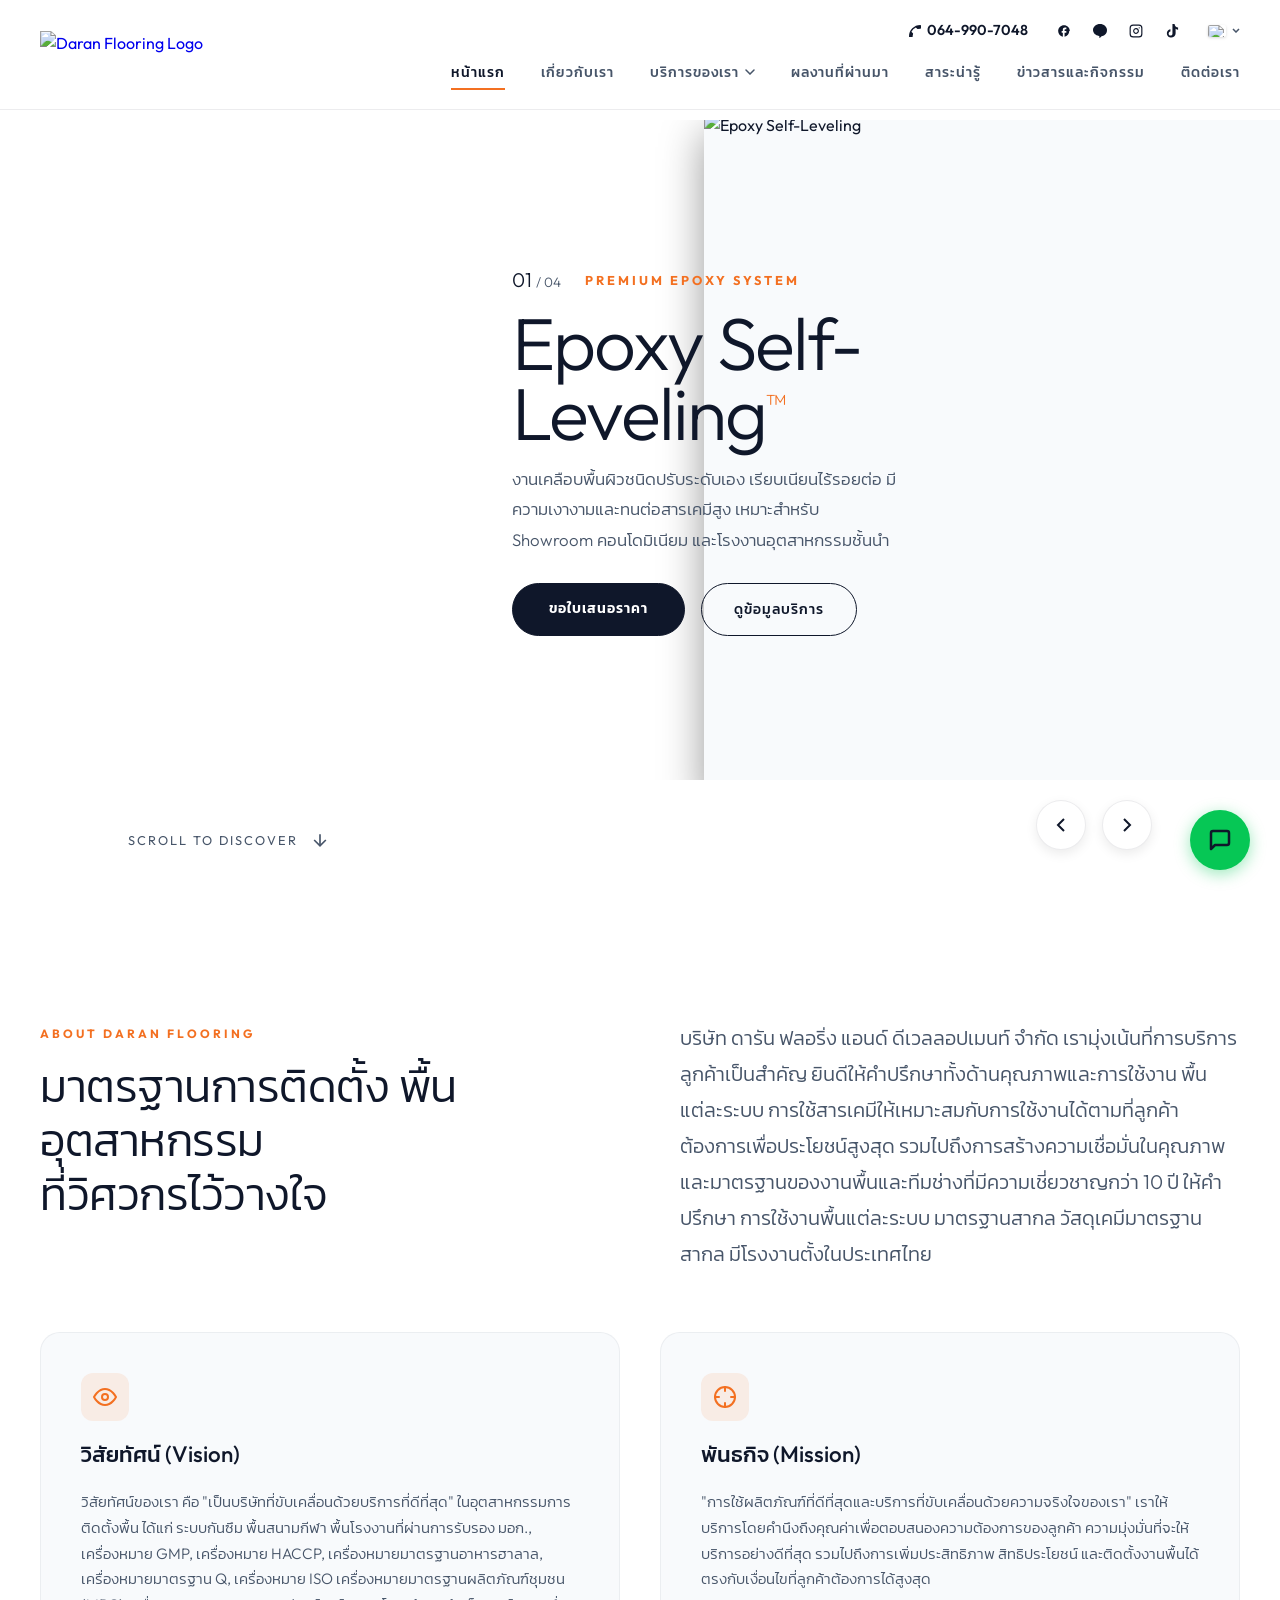
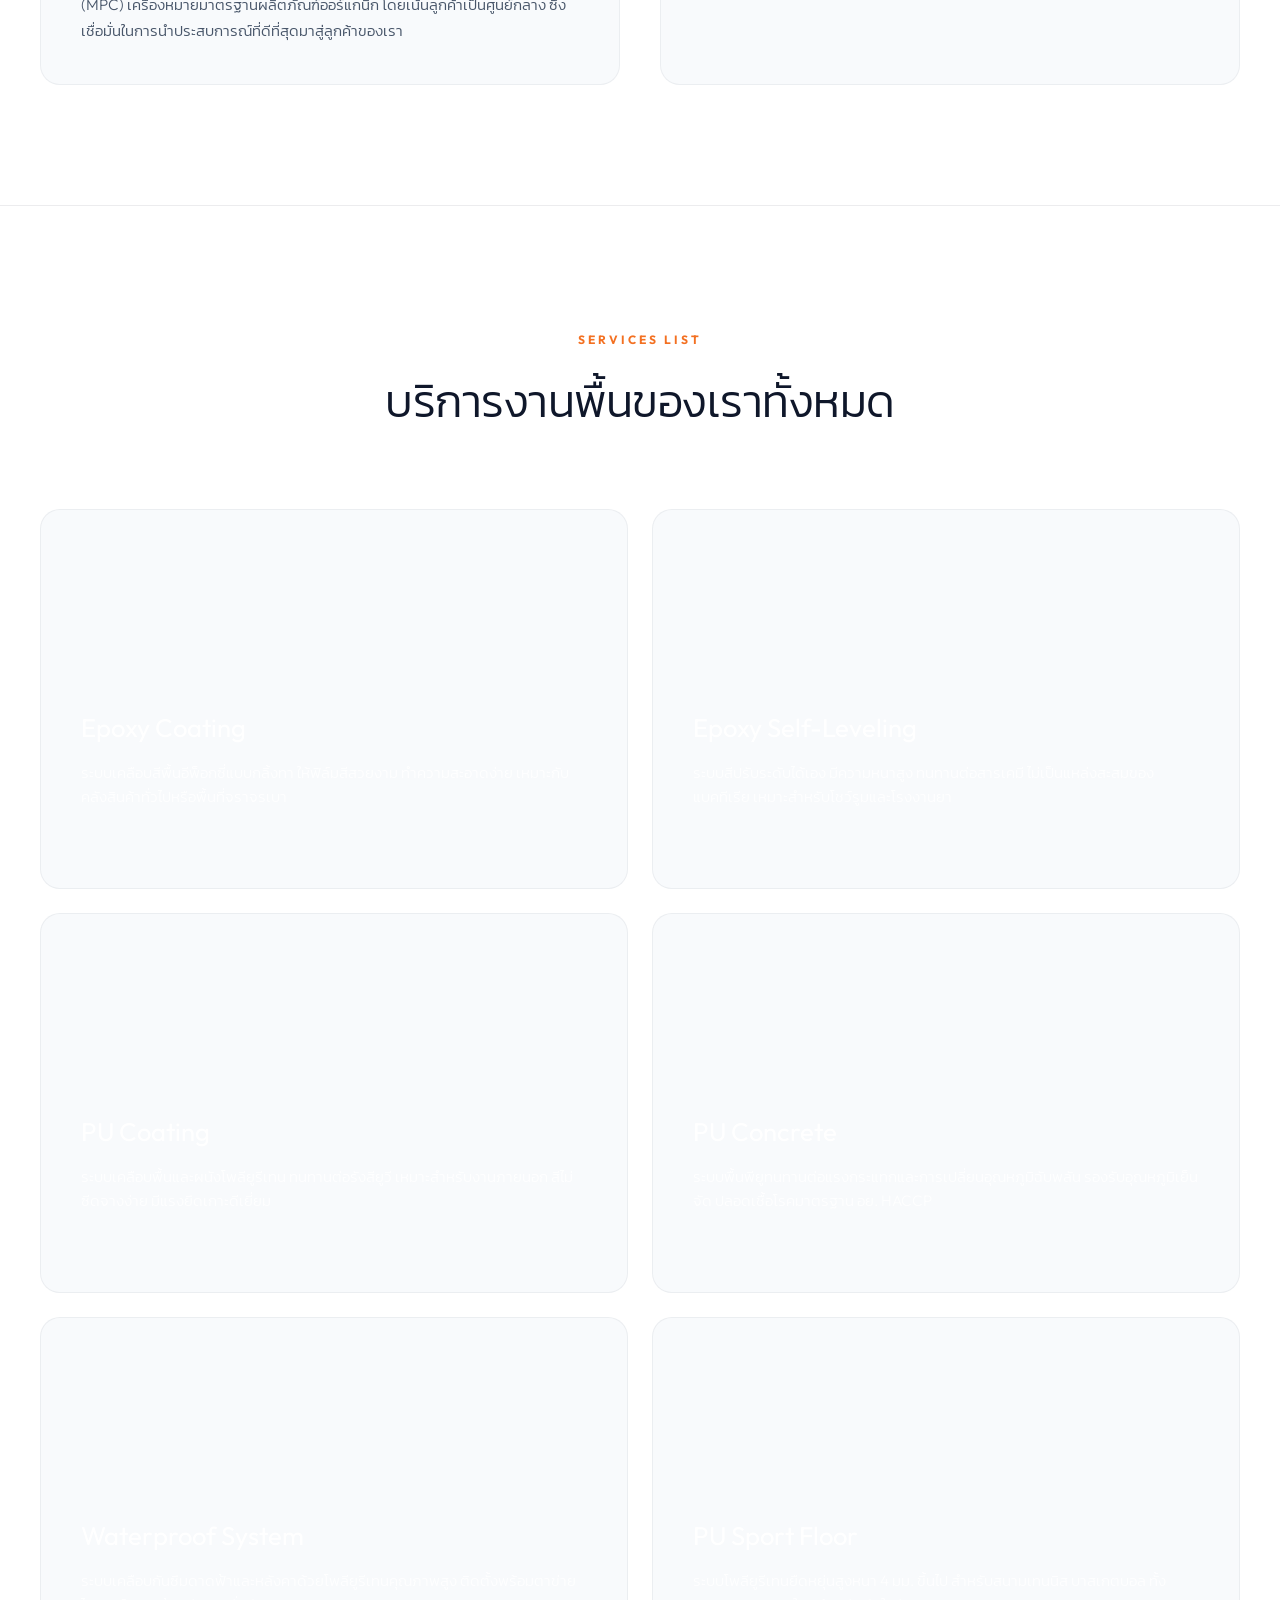
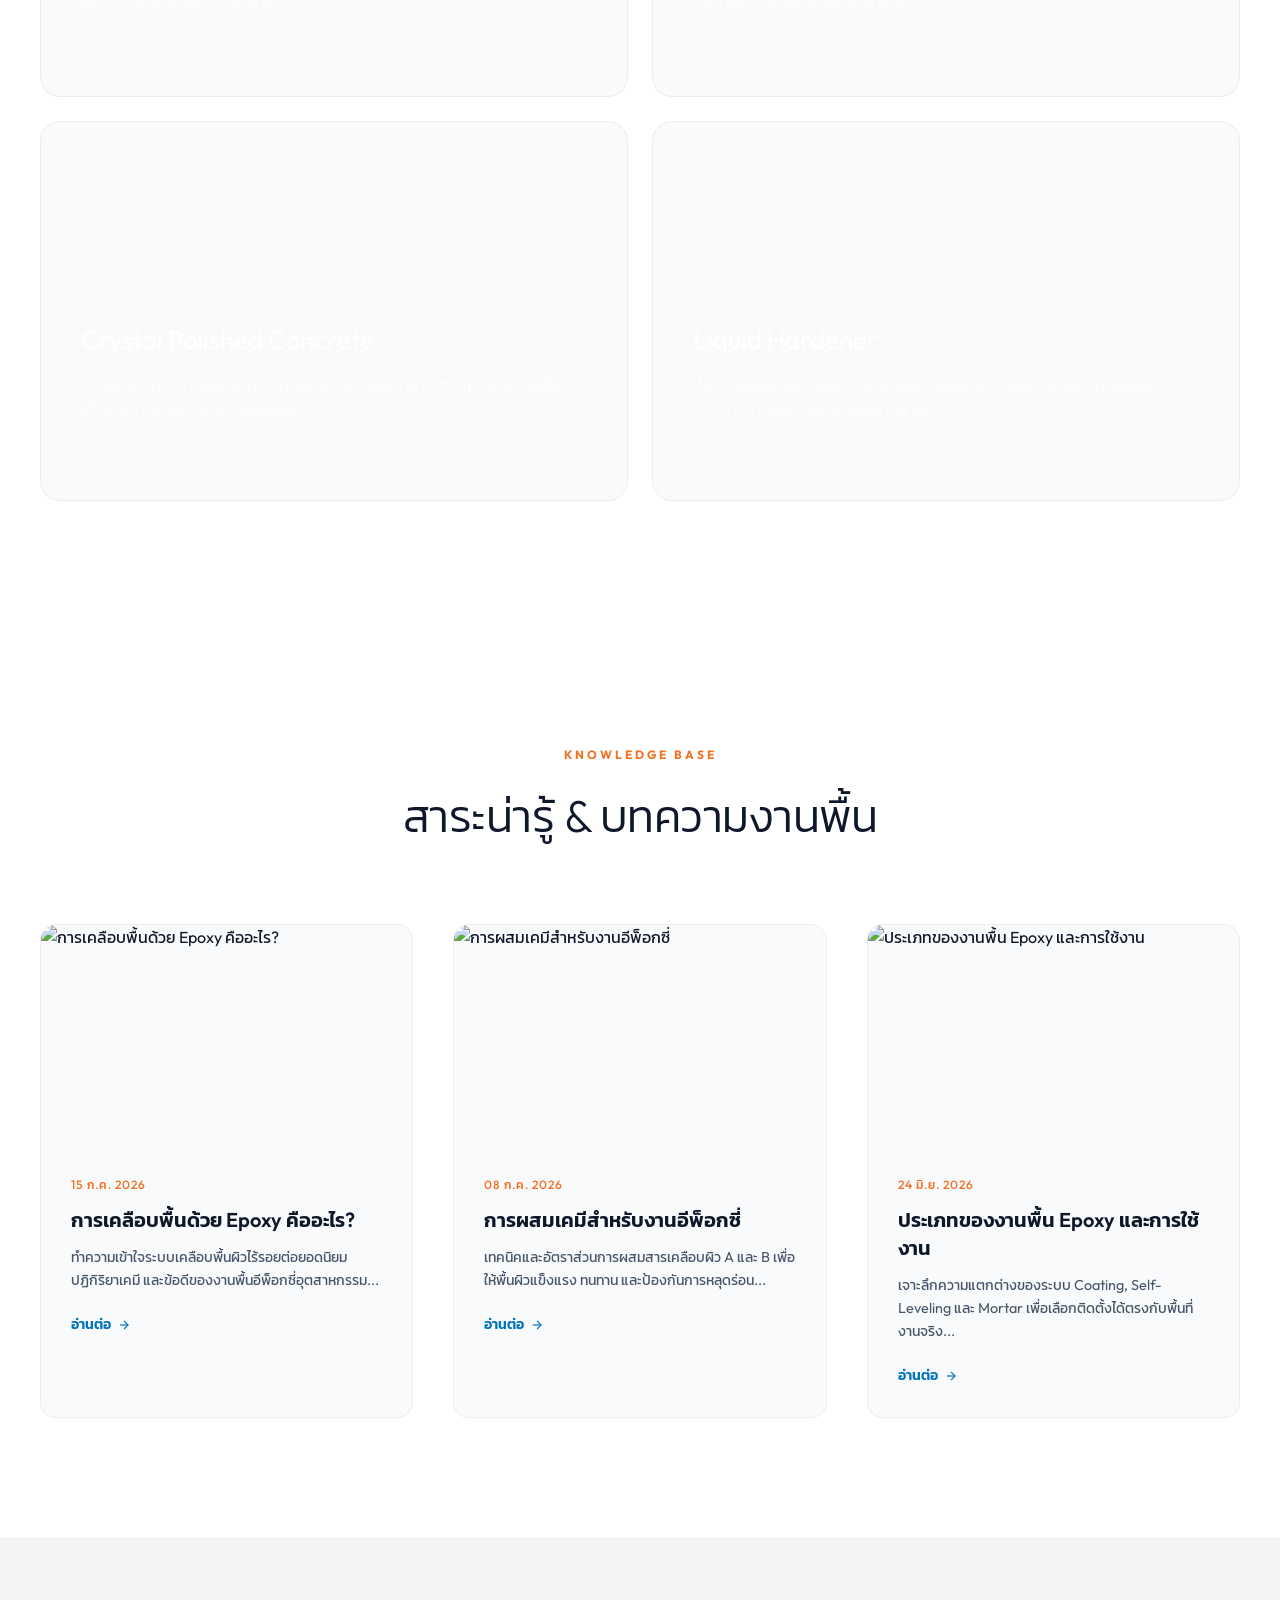
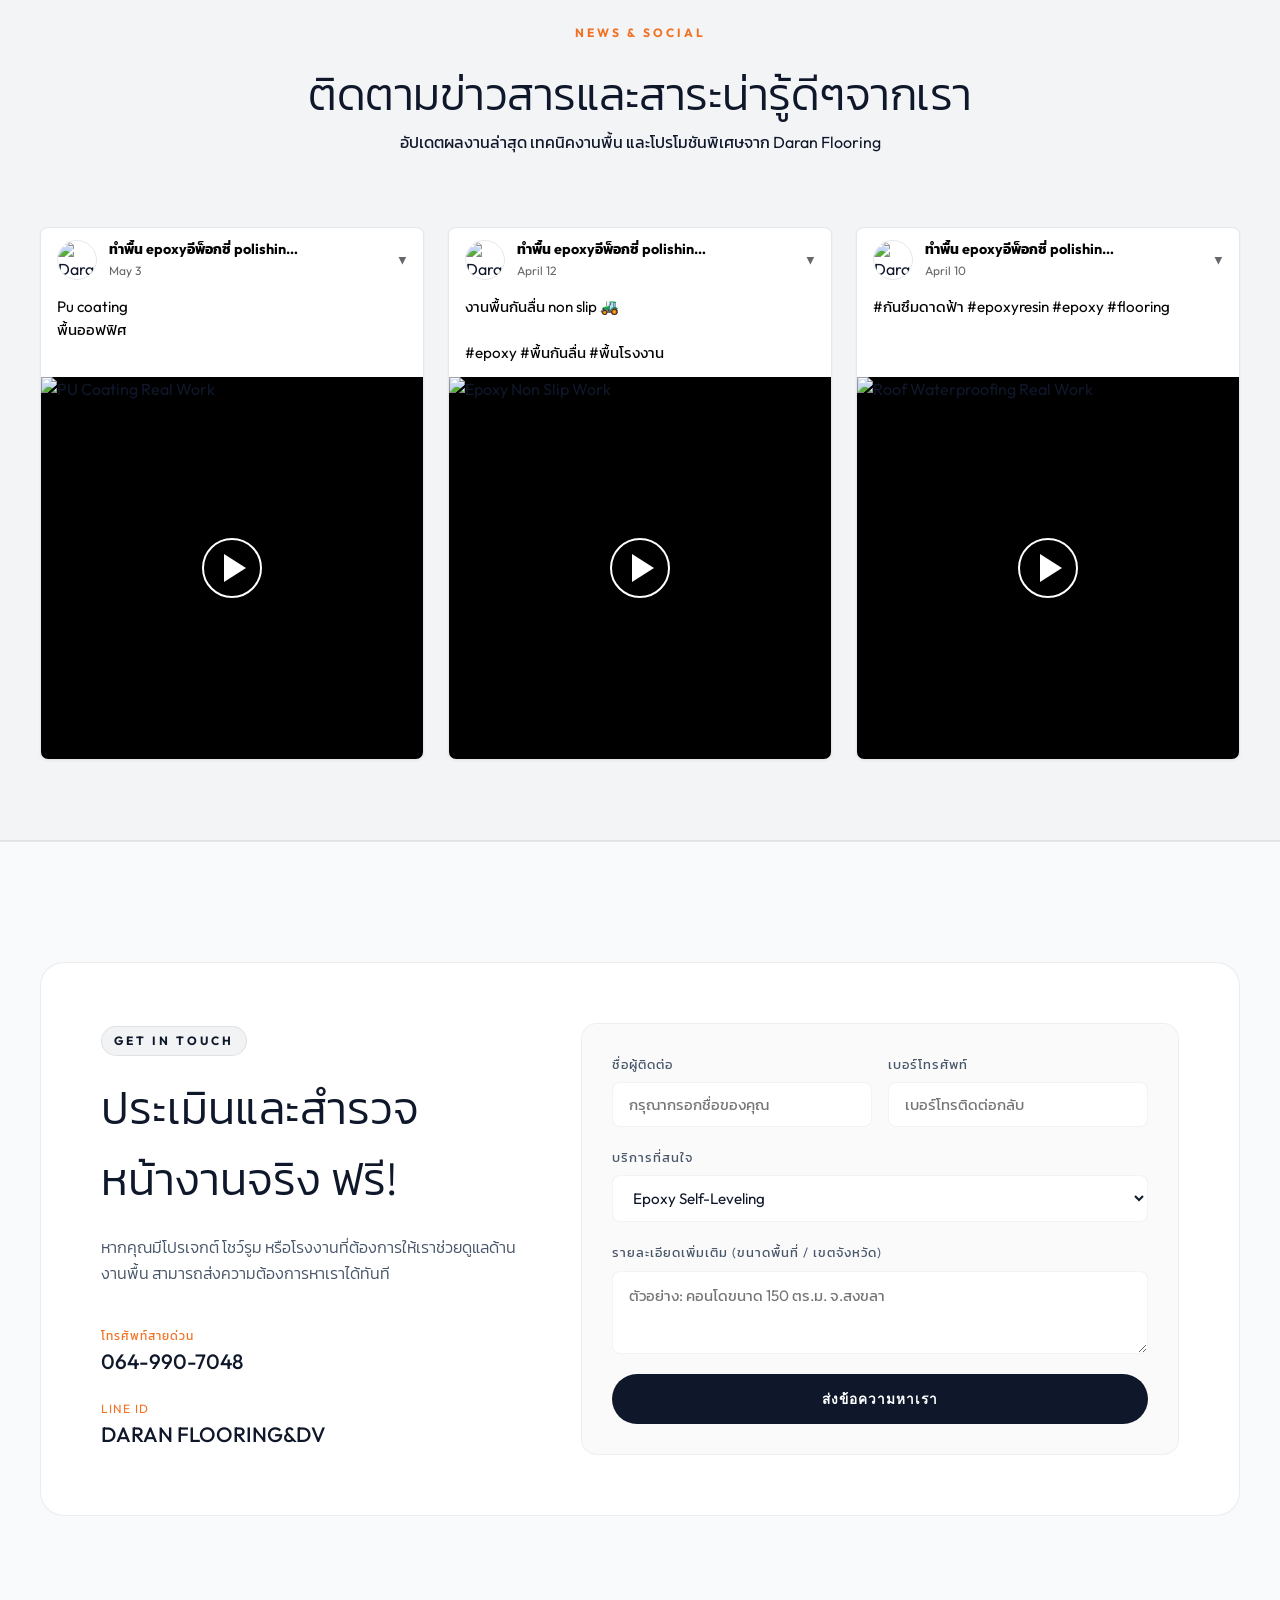
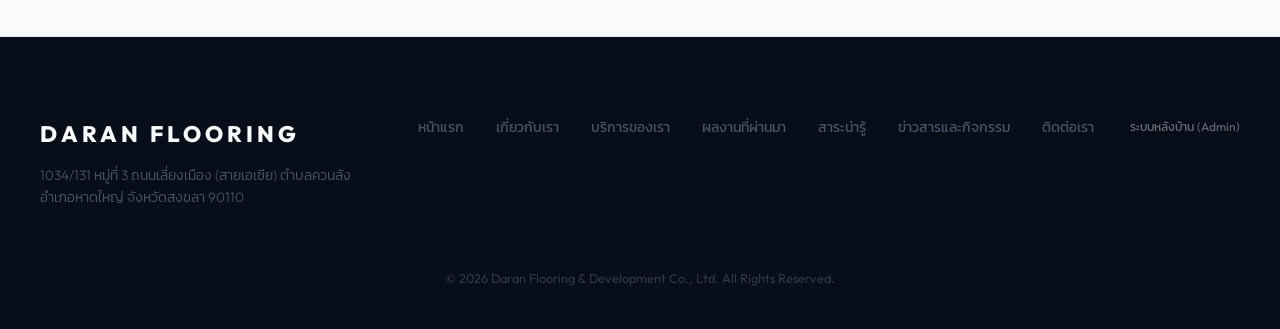
==== commit de998e96: "Implement full-featured CMS Admin Backend system (MainBackend layout) with lead management and authe" ====
--- a/index.html
+++ b/index.html
@@ -407,7 +407,7 @@
                 <!-- Card 1 -->
                 <a href="https://www.facebook.com/daranflooring" target="_blank" class="fb-post-card">
                     <div class="fb-card-header">
-                        <img src="https://scontent.fbgk4-2.fna.fbcdn.net/v/t39.30808-1/429803141_352264507777339_7139647734594570983_n.jpg?stp=dst-jpg_s200x200&_nc_cat=109&ccb=1-7&_nc_sid=f4b910&_nc_ohc=YlSYfd9GFXsQ7kNvwGt9qIr&_nc_oc=Ado1U1zivYFmkU-fi8lC1vm7bw9hpBgd-dPbhSfm58Di2R6mpPur6npYAWKow2A2Kiw&_nc_ht=scontent.fbgk4-2.fna&oh=00_AYDRlP477iQ-k-iNlXoU-l5m9s6R4n8d9-GvE4L0Lz-nZw&oe=66A0C22B" alt="Daran Flooring Avatar" class="fb-avatar">
+                        <img src="https://scontent-bru2-1.xx.fbcdn.net/v/t39.30808-1/429803141_352264507777339_7139647734594570983_n.jpg?stp=dst-jpg_tt6&amp;cstp=mx960x958&amp;ctp=s720x720&amp;_nc_cat=109&amp;ccb=1-7&amp;_nc_sid=3ab345&amp;_nc_ohc=YlSYfd9GFXsQ7kNvwGt9qIr&amp;_nc_oc=Ado1U1zivYFmkU-fi8lC1vm7bw9hpBgd-dPbhSfm58Di2R6mpPur6npYAWKow2A2Kiw&amp;_nc_zt=24&amp;_nc_ht=scontent-bru2-1.xx&amp;_nc_gid=Ffj0yveW5hBKDXbCapd7Zw&amp;_nc_ss=7b20f&amp;oh=00_AQBqF4pk9hf2htsusXqOjDk111YZw4bPgCGgqPErtdklxQ&amp;oe=6A62082B" alt="Daran Flooring Avatar" class="fb-avatar">
                         <div class="fb-header-text">
                             <h4>ทำพื้น epoxyอีพ็อกซี่ polishingโพลิชซิ่ง มืออาชีพ</h4>
                             <span class="fb-post-date">May 3</span>
@@ -428,7 +428,7 @@
                 <!-- Card 2 -->
                 <a href="https://www.facebook.com/daranflooring" target="_blank" class="fb-post-card">
                     <div class="fb-card-header">
-                        <img src="https://scontent.fbgk4-2.fna.fbcdn.net/v/t39.30808-1/429803141_352264507777339_7139647734594570983_n.jpg?stp=dst-jpg_s200x200&_nc_cat=109&ccb=1-7&_nc_sid=f4b910&_nc_ohc=YlSYfd9GFXsQ7kNvwGt9qIr&_nc_oc=Ado1U1zivYFmkU-fi8lC1vm7bw9hpBgd-dPbhSfm58Di2R6mpPur6npYAWKow2A2Kiw&_nc_ht=scontent.fbgk4-2.fna&oh=00_AYDRlP477iQ-k-iNlXoU-l5m9s6R4n8d9-GvE4L0Lz-nZw&oe=66A0C22B" alt="Daran Flooring Avatar" class="fb-avatar">
+                        <img src="https://scontent-bru2-1.xx.fbcdn.net/v/t39.30808-1/429803141_352264507777339_7139647734594570983_n.jpg?stp=dst-jpg_tt6&amp;cstp=mx960x958&amp;ctp=s720x720&amp;_nc_cat=109&amp;ccb=1-7&amp;_nc_sid=3ab345&amp;_nc_ohc=YlSYfd9GFXsQ7kNvwGt9qIr&amp;_nc_oc=Ado1U1zivYFmkU-fi8lC1vm7bw9hpBgd-dPbhSfm58Di2R6mpPur6npYAWKow2A2Kiw&amp;_nc_zt=24&amp;_nc_ht=scontent-bru2-1.xx&amp;_nc_gid=Ffj0yveW5hBKDXbCapd7Zw&amp;_nc_ss=7b20f&amp;oh=00_AQBqF4pk9hf2htsusXqOjDk111YZw4bPgCGgqPErtdklxQ&amp;oe=6A62082B" alt="Daran Flooring Avatar" class="fb-avatar">
                         <div class="fb-header-text">
                             <h4>ทำพื้น epoxyอีพ็อกซี่ polishingโพลิชซิ่ง มืออาชีพ</h4>
                             <span class="fb-post-date">April 12</span>
@@ -449,7 +449,7 @@
                 <!-- Card 3 -->
                 <a href="https://www.facebook.com/daranflooring" target="_blank" class="fb-post-card">
                     <div class="fb-card-header">
-                        <img src="https://scontent.fbgk4-2.fna.fbcdn.net/v/t39.30808-1/429803141_352264507777339_7139647734594570983_n.jpg?stp=dst-jpg_s200x200&_nc_cat=109&ccb=1-7&_nc_sid=f4b910&_nc_ohc=YlSYfd9GFXsQ7kNvwGt9qIr&_nc_oc=Ado1U1zivYFmkU-fi8lC1vm7bw9hpBgd-dPbhSfm58Di2R6mpPur6npYAWKow2A2Kiw&_nc_ht=scontent.fbgk4-2.fna&oh=00_AYDRlP477iQ-k-iNlXoU-l5m9s6R4n8d9-GvE4L0Lz-nZw&oe=66A0C22B" alt="Daran Flooring Avatar" class="fb-avatar">
+                        <img src="https://scontent-bru2-1.xx.fbcdn.net/v/t39.30808-1/429803141_352264507777339_7139647734594570983_n.jpg?stp=dst-jpg_tt6&amp;cstp=mx960x958&amp;ctp=s720x720&amp;_nc_cat=109&amp;ccb=1-7&amp;_nc_sid=3ab345&amp;_nc_ohc=YlSYfd9GFXsQ7kNvwGt9qIr&amp;_nc_oc=Ado1U1zivYFmkU-fi8lC1vm7bw9hpBgd-dPbhSfm58Di2R6mpPur6npYAWKow2A2Kiw&amp;_nc_zt=24&amp;_nc_ht=scontent-bru2-1.xx&amp;_nc_gid=Ffj0yveW5hBKDXbCapd7Zw&amp;_nc_ss=7b20f&amp;oh=00_AQBqF4pk9hf2htsusXqOjDk111YZw4bPgCGgqPErtdklxQ&amp;oe=6A62082B" alt="Daran Flooring Avatar" class="fb-avatar">
                         <div class="fb-header-text">
                             <h4>ทำพื้น epoxyอีพ็อกซี่ polishingโพลิชซิ่ง มืออาชีพ</h4>
                             <span class="fb-post-date">April 10</span>
@@ -542,6 +542,7 @@
                 <a href="#knowledge">สาระน่ารู้</a>
                 <a href="#news">ข่าวสารและกิจกรรม</a>
                 <a href="#contact">ติดต่อเรา</a>
+                <a href="login.html" style="color: rgba(255,255,255,0.4); font-size: 12px;"><i class="fa-solid fa-lock" style="font-size: 11px; margin-right: 4px;"></i>ระบบหลังบ้าน (Admin)</a>
             </div>
         </div>
         <div class="footer-copyright">
